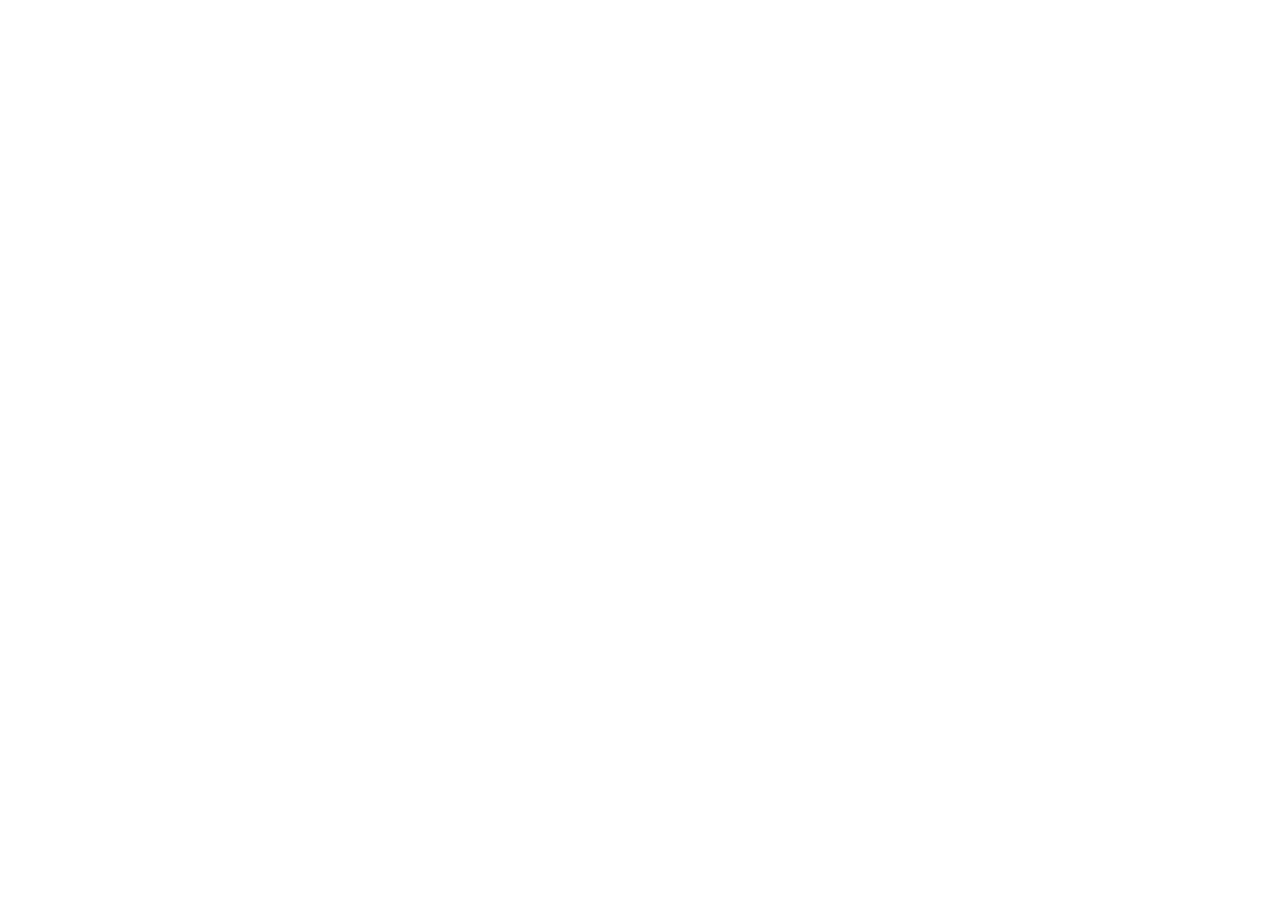
==== index.html @ ff007cd0 "mdwiki change" ====
<!DOCTYPE html>
<html>
<!--
   This is MDwiki v0.6.2
   (C) 2013 by Timo Dörr and contributors. This software is licensed
   under the terms of the GNU GPLv3 with additional terms applied.
   See https://github.com/Dynalon/mdwiki/blob/master/LICENSE.txt for more detail.
   See http://github.com/Dynalon/mdwiki for a copy of the source code.
-->
<head>
    <title>Murillo - Resume</title>
    <meta name="viewport" content="width=device-width, initial-scale=1.0">
    <meta name="fragment" content="!">
    <link rel="shortcut icon" type="image/x-icon" href="favicon.png" />
    <meta charset="UTF-8">
    <style type="text/css">
    /* hide the main content while we assemble everything */
    .md-hidden-load { display: none; }

    .anchor-highlight {
        font-size: 0.7em;
        margin-left: 0.25em;
    }
    /* for pageContentMenu */
    #md-page-menu {
            position: static;
    }
    #md-page-menu a.active {
        /* background-color: rgba(0, 0, 0, 0.01); */
        font-weight: bold;
        padding-left: 6px;

    }
    @media (min-width: 992px) {
        #md-page-menu.affix {
            position: fixed;
        }
    }
    @media (min-width: 768px) {
        .md-float-left .col-sm-8, .md-float-right .col-sm-8 {
            max-width: 66.67%;
        }
        .md-float-left .col-sm-4, .md-float-right .col-sm-4  {
            max-width: 33.33%;
        }
        .md-float-left .col-sm-2, .md-float-right .col-sm-2 {
            max-width: 16.67%;
        }

    }
    @media (max-width: 992px) {
        a.forkmeongithub {
            display: none;
        }
    }
    @media (max-width: 768px) {
        /* don't use floating for smaller screens */
        .md-float-left .col-sm-8, .md-float-left .col-sm-4, .md-float-left .col-sm-2 {
            width: 100%;
            max-width: !important;
            min-width: 100%;
        }
        .md-float-right .col-sm-8, .md-float-right .col-sm-4, .md-float-right .col-sm-2 {
            width: 100%;
            max-width: !important;
            min-width: 100%;
        }
    }

    .md-floatenv .md-text {
        /* md-text is not of md-col-* but needs the spacing */
        margin-left: 15px;
        margin-right: 15px;
    }

    /* float images */
    .md-float-left .col-sm-8, .md-float-left .col-sm-4, .md-float-left .col-sm-2 {
        width: auto;
    }
    .md-float-right .col-sm-8, .md-float-right .col-sm-4, .md-float-right .col-sm-2 {
        float: right !important;
        width: auto;
    }
    #md-all .md-copyright-footer {
        background-color: !important;
        font-size: smaller;
        padding: 1em;
    }
    </style>

<link rel="stylesheet" href="//netdna.bootstrapcdn.com/bootstrap/3.0.0/css/bootstrap.min.css" type="text/css"></link>
<link rel="stylesheet" href="//yandex.st/highlightjs/7.3/styles/github.min.css" type="text/css"></link>
<script type="text/javascript" src="//ajax.googleapis.com/ajax/libs/jquery/1.8.3/jquery.min.js"></script>
<script type="text/javascript" src="//netdna.bootstrapcdn.com/bootstrap/3.0.0/js/bootstrap.min.js"></script>
<script type="text/javascript" src="//yandex.st/highlightjs/7.3/highlight.min.js"></script>
<!-- START extlib/css/colorbox.css -->
<style id="style:extlib/css/colorbox.css">/*
    ColorBox Core Style:
    The following CSS is consistent between example themes and should not be altered.
*/
#colorbox, #cboxOverlay, #cboxWrapper{position:absolute; top:0; left:0; z-index:9999; overflow:hidden;}
#cboxOverlay{position:fixed; width:100%; height:100%;}
#cboxMiddleLeft, #cboxBottomLeft{clear:left;}
#cboxContent{position:relative;}
#cboxLoadedContent{overflow:auto;}
#cboxTitle{margin:0;}
#cboxLoadingOverlay, #cboxLoadingGraphic{position:absolute; top:0; left:0; width:100%; height:100%;}
#cboxPrevious, #cboxNext, #cboxClose, #cboxSlideshow{cursor:pointer;}
.cboxPhoto{float:left; margin:auto; border:0; display:block; max-width:none;}
.cboxIframe{width:100%; height:100%; display:block; border:0;}
#colorbox, #cboxContent, #cboxLoadedContent{box-sizing:content-box;}

/*
    User Style:
    Change the following styles to modify the appearance of ColorBox.  They are
    ordered & tabbed in a way that represents the nesting of the generated HTML.
*/
#cboxOverlay{background:#000;}

#colorbox{}

        #cboxTitle{position:absolute; bottom:-25px; left:0; text-align:center; width:100%; font-weight:bold; color:#7C7C7C;}
        #cboxCurrent{position:absolute; bottom:-25px; left:58px; font-weight:bold; color:#7C7C7C;}

        #cboxPrevious, #cboxNext, #cboxClose, #cboxSlideshow{position:absolute; bottom:-29px; background-repeat: no-repeat; background-position: 0px 0px; width:23px; height:23px; text-indent:-9999px;}
        #cboxPrevious{left:0px; background-position: -51px -25px;}
        #cboxPrevious:hover{background-position:-51px 0px;}
        #cboxNext{left:27px; background-position:-75px -25px;}
        #cboxNext:hover{background-position:-75px 0px;}
        #cboxClose{right:0; background-position:-100px -25px;}
        #cboxClose:hover{background-position:-100px 0px;}

        .cboxSlideshow_on #cboxSlideshow{background-position:-125px 0px; right:27px;}
        .cboxSlideshow_on #cboxSlideshow:hover{background-position:-150px 0px;}
        .cboxSlideshow_off #cboxSlideshow{background-position:-150px -25px; right:27px;}
        .cboxSlideshow_off #cboxSlideshow:hover{background-position:-125px 0px;}

/* begin inline customizing */

    #cboxBottomCenter{height:43px; background-repeat: repeat-x; background-position: bottom left;}
    #cboxTopCenter{height:14px; background-repeat: repeat-x; background-position: top left;}

    #cboxBottomCenter, #cboxTopCenter {background-image:url([data-uri]);}

    #cboxTopLeft, #cboxTopRight, #cboxBottomLeft, #cboxBottomRight, #cboxMiddleLeft,

    #cboxMiddleRight, #cboxContent,#cboxPrevious, #cboxNext, #cboxClose, #cboxSlideshow {
        background-image:url([data-uri]);
    }

    #cboxTopLeft{width:14px; height:14px; background-repeat: no-repeat; background-position: 0 0;}
    #cboxTopRight{width:14px; height:14px; background-repeat: no-repeat; background-position: -36px 0;}
    #cboxBottomLeft{width:14px; height:43px; background-repeat: no-repeat; background-position: 0 -32px;}
    #cboxBottomRight{width:14px; height:43px;  background-repeat: no-repeat; background-position: -36px -32px;}
    #cboxMiddleLeft{width:14px; background-repeat: repeat-y; background-position: -175px 0;}
    #cboxMiddleRight{width:14px; background-repeat: repeat-y; background-position: -211px 0;}
    #cboxContent{background:#fff; overflow:visible;}



        .cboxIframe{background:#fff;}
        #cboxError{padding:50px; border:1px solid #ccc;}
        #cboxLoadedContent{margin-bottom:5px;}
        #cboxLoadingOverlay{background:url([data-uri]);
         background-repeat: no-repeat; background-position: center center;}
        #cboxLoadingGraphic{background: url([data-uri]);
            background-repeat: no-repeat; background-position: center center;}
</style><!-- END extlib/css/colorbox.css -->
<!-- START extlib/js/jquery.colorbox.min.js -->
<script type="text/javascript">(function(a,b,c){function Z(c,d,e){var g=b.createElement(c);return d&&(g.id=f+d),e&&(g.style.cssText=e),a(g)}function $(a){var b=y.length,c=(Q+a)%b;return 0>c?b+c:c}function _(a,b){return Math.round((/%/.test(a)?("x"===b?bb():cb())/100:1)*parseInt(a,10))}function ab(a){return K.photo||/\.(gif|png|jp(e|g|eg)|bmp|ico)((#|\?).*)?$/i.test(a)}function bb(){return c.innerWidth||z.width()}function cb(){return c.innerHeight||z.height()}function db(){var b,c=a.data(P,e);null==c?(K=a.extend({},d),console&&console.log&&console.log("Error: cboxElement missing settings object")):K=a.extend({},c);for(b in K)a.isFunction(K[b])&&"on"!==b.slice(0,2)&&(K[b]=K[b].call(P));K.rel=K.rel||P.rel||a(P).data("rel")||"nofollow",K.href=K.href||a(P).attr("href"),K.title=K.title||P.title,"string"==typeof K.href&&(K.href=a.trim(K.href))}function eb(b,c){a.event.trigger(b),c&&c.call(P)}function fb(){var a,d,e,b=f+"Slideshow_",c="click."+f;K.slideshow&&y[1]?(d=function(){F.text(K.slideshowStop).unbind(c).bind(j,function(){(K.loop||y[Q+1])&&(a=setTimeout(W.next,K.slideshowSpeed))}).bind(i,function(){clearTimeout(a)}).one(c+" "+k,e),r.removeClass(b+"off").addClass(b+"on"),a=setTimeout(W.next,K.slideshowSpeed)},e=function(){clearTimeout(a),F.text(K.slideshowStart).unbind([j,i,k,c].join(" ")).one(c,function(){W.next(),d()}),r.removeClass(b+"on").addClass(b+"off")},K.slideshowAuto?d():e()):r.removeClass(b+"off "+b+"on")}function gb(b){U||(P=b,db(),y=a(P),Q=0,"nofollow"!==K.rel&&(y=a("."+g).filter(function(){var c,b=a.data(this,e);return b&&(c=a(this).data("rel")||b.rel||this.rel),c===K.rel}),Q=y.index(P),-1===Q&&(y=y.add(P),Q=y.length-1)),S||(S=T=!0,r.show(),K.returnFocus&&a(P).blur().one(l,function(){a(this).focus()}),q.css({opacity:+K.opacity,cursor:K.overlayClose?"pointer":"auto"}).show(),K.w=_(K.initialWidth,"x"),K.h=_(K.initialHeight,"y"),W.position(),o&&z.bind("resize."+p+" scroll."+p,function(){q.css({width:bb(),height:cb(),top:z.scrollTop(),left:z.scrollLeft()})}).trigger("resize."+p),eb(h,K.onOpen),J.add(D).hide(),I.html(K.close).show()),W.load(!0))}function hb(){!r&&b.body&&(Y=!1,z=a(c),r=Z(X).attr({id:e,"class":n?f+(o?"IE6":"IE"):""}).hide(),q=Z(X,"Overlay",o?"position:absolute":"").hide(),C=Z(X,"LoadingOverlay").add(Z(X,"LoadingGraphic")),s=Z(X,"Wrapper"),t=Z(X,"Content").append(A=Z(X,"LoadedContent","width:0; height:0; overflow:hidden"),D=Z(X,"Title"),E=Z(X,"Current"),G=Z(X,"Next"),H=Z(X,"Previous"),F=Z(X,"Slideshow").bind(h,fb),I=Z(X,"Close")),s.append(Z(X).append(Z(X,"TopLeft"),u=Z(X,"TopCenter"),Z(X,"TopRight")),Z(X,!1,"clear:left").append(v=Z(X,"MiddleLeft"),t,w=Z(X,"MiddleRight")),Z(X,!1,"clear:left").append(Z(X,"BottomLeft"),x=Z(X,"BottomCenter"),Z(X,"BottomRight"))).find("div div").css({"float":"left"}),B=Z(X,!1,"position:absolute; width:9999px; visibility:hidden; display:none"),J=G.add(H).add(E).add(F),a(b.body).append(q,r.append(s,B)))}function ib(){return r?(Y||(Y=!0,L=u.height()+x.height()+t.outerHeight(!0)-t.height(),M=v.width()+w.width()+t.outerWidth(!0)-t.width(),N=A.outerHeight(!0),O=A.outerWidth(!0),r.css({"padding-bottom":L,"padding-right":M}),G.click(function(){W.next()}),H.click(function(){W.prev()}),I.click(function(){W.close()}),q.click(function(){K.overlayClose&&W.close()}),a(b).bind("keydown."+f,function(a){var b=a.keyCode;S&&K.escKey&&27===b&&(a.preventDefault(),W.close()),S&&K.arrowKey&&y[1]&&(37===b?(a.preventDefault(),H.click()):39===b&&(a.preventDefault(),G.click()))}),a("."+g,b).live("click",function(a){a.which>1||a.shiftKey||a.altKey||a.metaKey||(a.preventDefault(),gb(this))})),!0):!1}var q,r,s,t,u,v,w,x,y,z,A,B,C,D,E,F,G,H,I,J,K,L,M,N,O,P,Q,R,S,T,U,V,W,Y,d={transition:"elastic",speed:300,width:!1,initialWidth:"600",innerWidth:!1,maxWidth:!1,height:!1,initialHeight:"450",innerHeight:!1,maxHeight:!1,scalePhotos:!0,scrolling:!0,inline:!1,html:!1,iframe:!1,fastIframe:!0,photo:!1,href:!1,title:!1,rel:!1,opacity:.9,preloading:!0,current:"image {current} of {total}",previous:"previous",next:"next",close:"close",xhrError:"This content failed to load.",imgError:"This image failed to load.",open:!1,returnFocus:!0,reposition:!0,loop:!0,slideshow:!1,slideshowAuto:!0,slideshowSpeed:2500,slideshowStart:"start slideshow",slideshowStop:"stop slideshow",onOpen:!1,onLoad:!1,onComplete:!1,onCleanup:!1,onClosed:!1,overlayClose:!0,escKey:!0,arrowKey:!0,top:!1,bottom:!1,left:!1,right:!1,fixed:!1,data:void 0},e="colorbox",f="cbox",g=f+"Element",h=f+"_open",i=f+"_load",j=f+"_complete",k=f+"_cleanup",l=f+"_closed",m=f+"_purge",n=!a.support.opacity&&!a.support.style,o=n&&!c.XMLHttpRequest,p=f+"_IE6",X="div";a.colorbox||(a(hb),W=a.fn[e]=a[e]=function(b,c){var f=this;if(b=b||{},hb(),ib()){if(!f[0]){if(f.selector)return f;f=a("<a/>"),b.open=!0}c&&(b.onComplete=c),f.each(function(){a.data(this,e,a.extend({},a.data(this,e)||d,b))}).addClass(g),(a.isFunction(b.open)&&b.open.call(f)||b.open)&&gb(f[0])}return f},W.position=function(a,b){function j(a){u[0].style.width=x[0].style.width=t[0].style.width=a.style.width,t[0].style.height=v[0].style.height=w[0].style.height=a.style.height}var c,h,i,d=0,e=0,g=r.offset();z.unbind("resize."+f),r.css({top:-9e4,left:-9e4}),h=z.scrollTop(),i=z.scrollLeft(),K.fixed&&!o?(g.top-=h,g.left-=i,r.css({position:"fixed"})):(d=h,e=i,r.css({position:"absolute"})),e+=K.right!==!1?Math.max(bb()-K.w-O-M-_(K.right,"x"),0):K.left!==!1?_(K.left,"x"):Math.round(Math.max(bb()-K.w-O-M,0)/2),d+=K.bottom!==!1?Math.max(cb()-K.h-N-L-_(K.bottom,"y"),0):K.top!==!1?_(K.top,"y"):Math.round(Math.max(cb()-K.h-N-L,0)/2),r.css({top:g.top,left:g.left}),a=r.width()===K.w+O&&r.height()===K.h+N?0:a||0,s[0].style.width=s[0].style.height="9999px",c={width:K.w+O,height:K.h+N,top:d,left:e},0===a&&r.css(c),r.dequeue().animate(c,{duration:a,complete:function(){j(this),T=!1,s[0].style.width=K.w+O+M+"px",s[0].style.height=K.h+N+L+"px",K.reposition&&setTimeout(function(){z.bind("resize."+f,W.position)},1),b&&b()},step:function(){j(this)}})},W.resize=function(a){S&&(a=a||{},a.width&&(K.w=_(a.width,"x")-O-M),a.innerWidth&&(K.w=_(a.innerWidth,"x")),A.css({width:K.w}),a.height&&(K.h=_(a.height,"y")-N-L),a.innerHeight&&(K.h=_(a.innerHeight,"y")),a.innerHeight||a.height||(A.css({height:"auto"}),K.h=A.height()),A.css({height:K.h}),W.position("none"===K.transition?0:K.speed))},W.prep=function(b){function g(){return K.w=K.w||A.width(),K.w=K.mw&&K.mw<K.w?K.mw:K.w,K.w}function h(){return K.h=K.h||A.height(),K.h=K.mh&&K.mh<K.h?K.mh:K.h,K.h}if(S){var c,d="none"===K.transition?0:K.speed;A.remove(),A=Z(X,"LoadedContent").append(b),A.hide().appendTo(B.show()).css({width:g(),overflow:K.scrolling?"auto":"hidden"}).css({height:h()}).prependTo(t),B.hide(),a(R).css({"float":"none"}),o&&a("select").not(r.find("select")).filter(function(){return"hidden"!==this.style.visibility}).css({visibility:"hidden"}).one(k,function(){this.style.visibility="inherit"}),c=function(){function s(){n&&r[0].style.removeAttribute("filter")}var b,c,h,l,o,p,q,g=y.length,i="frameBorder",k="allowTransparency";if(S){if(l=function(){clearTimeout(V),C.detach().hide(),eb(j,K.onComplete)},n&&R&&A.fadeIn(100),D.html(K.title).add(A).show(),g>1){if("string"==typeof K.current&&E.html(K.current.replace("{current}",Q+1).replace("{total}",g)).show(),G[K.loop||g-1>Q?"show":"hide"]().html(K.next),H[K.loop||Q?"show":"hide"]().html(K.previous),K.slideshow&&F.show(),K.preloading)for(b=[$(-1),$(1)];c=y[b.pop()];)q=a.data(c,e),q&&q.href?(o=q.href,a.isFunction(o)&&(o=o.call(c))):o=c.href,ab(o)&&(p=new Image,p.src=o)}else J.hide();K.iframe?(h=Z("iframe")[0],i in h&&(h[i]=0),k in h&&(h[k]="true"),h.name=f+ +new Date,K.fastIframe?l():a(h).one("load",l),h.src=K.href,K.scrolling||(h.scrolling="no"),a(h).addClass(f+"Iframe").appendTo(A).one(m,function(){h.src="//about:blank"})):l(),"fade"===K.transition?r.fadeTo(d,1,s):s()}},"fade"===K.transition?r.fadeTo(d,0,function(){W.position(0,c)}):W.position(d,c)}},W.load=function(b){var c,d,e=W.prep;T=!0,R=!1,P=y[Q],b||db(),eb(m),eb(i,K.onLoad),K.h=K.height?_(K.height,"y")-N-L:K.innerHeight&&_(K.innerHeight,"y"),K.w=K.width?_(K.width,"x")-O-M:K.innerWidth&&_(K.innerWidth,"x"),K.mw=K.w,K.mh=K.h,K.maxWidth&&(K.mw=_(K.maxWidth,"x")-O-M,K.mw=K.w&&K.w<K.mw?K.w:K.mw),K.maxHeight&&(K.mh=_(K.maxHeight,"y")-N-L,K.mh=K.h&&K.h<K.mh?K.h:K.mh),c=K.href,V=setTimeout(function(){C.show().appendTo(t)},100),K.inline?(Z(X).hide().insertBefore(a(c)[0]).one(m,function(){a(this).replaceWith(A.children())}),e(a(c))):K.iframe?e(" "):K.html?e(K.html):ab(c)?(a(R=new Image).addClass(f+"Photo").error(function(){K.title=!1,e(Z(X,"Error").html(K.imgError))}).load(function(){var a;R.onload=null,K.scalePhotos&&(d=function(){R.height-=R.height*a,R.width-=R.width*a},K.mw&&R.width>K.mw&&(a=(R.width-K.mw)/R.width,d()),K.mh&&R.height>K.mh&&(a=(R.height-K.mh)/R.height,d())),K.h&&(R.style.marginTop=Math.max(K.h-R.height,0)/2+"px"),y[1]&&(K.loop||y[Q+1])&&(R.style.cursor="pointer",R.onclick=function(){W.next()}),n&&(R.style.msInterpolationMode="bicubic"),setTimeout(function(){e(R)},1)}),setTimeout(function(){R.src=c},1)):c&&B.load(c,K.data,function(b,c){e("error"===c?Z(X,"Error").html(K.xhrError):a(this).contents())})},W.next=function(){!T&&y[1]&&(K.loop||y[Q+1])&&(Q=$(1),W.load())},W.prev=function(){!T&&y[1]&&(K.loop||Q)&&(Q=$(-1),W.load())},W.close=function(){S&&!U&&(U=!0,S=!1,eb(k,K.onCleanup),z.unbind("."+f+" ."+p),q.fadeTo(200,0),r.stop().fadeTo(300,0,function(){r.add(q).css({opacity:1,cursor:"auto"}).hide(),eb(m),A.remove(),setTimeout(function(){U=!1,eb(l,K.onClosed)},1)}))},W.remove=function(){a([]).add(r).add(q).remove(),r=null,a("."+g).removeData(e).removeClass(g).die()},W.element=function(){return a(P)},W.settings=d)})(jQuery,document,this);</script>
<!-- END extlib/js/jquery.colorbox.min.js -->
<!-- START dist/MDwiki.min.js -->
<script type="text/javascript">function googlemapsReady(){googlemapsLoadDone.resolve()}(function(){function a(a){this.tokens=[],this.tokens.links={},this.options=a||h.defaults,this.rules=i.normal,this.options.gfm&&(this.rules=this.options.tables?i.tables:i.gfm)}function b(a,b){if(this.options=b||h.defaults,this.links=a,this.rules=j.normal,!this.links)throw new Error("Tokens array requires a `links` property.");this.options.gfm?this.rules=this.options.breaks?j.breaks:j.gfm:this.options.pedantic&&(this.rules=j.pedantic)}function c(a){this.tokens=[],this.token=null,this.options=a||h.defaults}function d(a,b){return a.replace(b?/&/g:/&(?!#?\w+;)/g,"&amp;").replace(/</g,"&lt;").replace(/>/g,"&gt;").replace(/"/g,"&quot;").replace(/'/g,"&#39;")}function e(a,b){return a=a.source,b=b||"",function c(d,e){return d?(e=e.source||e,e=e.replace(/(^|[^\[])\^/g,"$1"),a=a.replace(d,e),c):new RegExp(a,b)}}function f(){}function g(a){for(var b,c,d=1;d<arguments.length;d++){b=arguments[d];for(c in b)Object.prototype.hasOwnProperty.call(b,c)&&(a[c]=b[c])}return a}function h(b,e,f){if(f||"function"==typeof e){f||(f=e,e=null),e&&(e=g({},h.defaults,e));var i=a.lex(i,e),j=e.highlight,k=0,l=i.length,m=0;if(!j||j.length<3)return f(null,c.parse(i,e));for(var n=function(){delete e.highlight;var a=c.parse(i,e);return e.highlight=j,f(null,a)};l>m;m++)!function(a){return"code"===a.type?(k++,j(a.text,a.lang,function(b,c){return null==c||c===a.text?--k||n():(a.text=c,a.escaped=!0,void(--k||n()))})):void 0}(i[m])}else try{return e&&(e=g({},h.defaults,e)),c.parse(a.lex(b,e),e)}catch(o){if(o.message+="\nPlease report this to https://github.com/chjj/marked.",(e||h.defaults).silent)return"<p>An error occured:</p><pre>"+d(o.message+"",!0)+"</pre>";throw o}}var i={newline:/^\n+/,code:/^( {4}[^\n]+\n*)+/,fences:f,hr:/^( *[-*_]){3,} *(?:\n+|$)/,heading:/^ *(#{1,6}) *([^\n]+?) *#* *(?:\n+|$)/,nptable:f,lheading:/^([^\n]+)\n *(=|-){3,} *\n*/,blockquote:/^( *>[^\n]+(\n[^\n]+)*\n*)+/,list:/^( *)(bull) [\s\S]+?(?:hr|\n{2,}(?! )(?!\1bull )\n*|\s*$)/,html:/^ *(?:comment|closed|closing) *(?:\n{2,}|\s*$)/,def:/^ *\[([^\]]+)\]: *<?([^\s>]+)>?(?: +["(]([^\n]+)[")])? *(?:\n+|$)/,table:f,paragraph:/^((?:[^\n]+\n?(?!hr|heading|lheading|blockquote|tag|def))+)\n*/,text:/^[^\n]+/};i.bullet=/(?:[*+-]|\d+\.)/,i.item=/^( *)(bull) [^\n]*(?:\n(?!\1bull )[^\n]*)*/,i.item=e(i.item,"gm")(/bull/g,i.bullet)(),i.list=e(i.list)(/bull/g,i.bullet)("hr",/\n+(?=(?: *[-*_]){3,} *(?:\n+|$))/)(),i._tag="(?!(?:a|em|strong|small|s|cite|q|dfn|abbr|data|time|code|var|samp|kbd|sub|sup|i|b|u|mark|ruby|rt|rp|bdi|bdo|span|br|wbr|ins|del|img)\\b)\\w+(?!:/|@)\\b",i.html=e(i.html)("comment",/<!--[\s\S]*?-->/)("closed",/<(tag)[\s\S]+?<\/\1>/)("closing",/<tag(?:"[^"]*"|'[^']*'|[^'">])*?>/)(/tag/g,i._tag)(),i.paragraph=e(i.paragraph)("hr",i.hr)("heading",i.heading)("lheading",i.lheading)("blockquote",i.blockquote)("tag","<"+i._tag)("def",i.def)(),i.normal=g({},i),i.gfm=g({},i.normal,{fences:/^ *(`{3,}|~{3,}) *(\S+)? *\n([\s\S]+?)\s*\1 *(?:\n+|$)/,paragraph:/^/}),i.gfm.paragraph=e(i.paragraph)("(?!","(?!"+i.gfm.fences.source.replace("\\1","\\2")+"|")(),i.tables=g({},i.gfm,{nptable:/^ *(\S.*\|.*)\n *([-:]+ *\|[-| :]*)\n((?:.*\|.*(?:\n|$))*)\n*/,table:/^ *\|(.+)\n *\|( *[-:]+[-| :]*)\n((?: *\|.*(?:\n|$))*)\n*/}),a.rules=i,a.lex=function(b,c){var d=new a(c);return d.lex(b)},a.prototype.lex=function(a){return a=a.replace(/\r\n|\r/g,"\n").replace(/\t/g,"    ").replace(/\u00a0/g," ").replace(/\u2424/g,"\n"),this.token(a,!0)},a.prototype.token=function(a,b){for(var c,d,e,f,g,h,j,k,l,a=a.replace(/^ +$/gm,"");a;)if((e=this.rules.newline.exec(a))&&(a=a.substring(e[0].length),e[0].length>1&&this.tokens.push({type:"space"})),e=this.rules.code.exec(a))a=a.substring(e[0].length),e=e[0].replace(/^ {4}/gm,""),this.tokens.push({type:"code",text:this.options.pedantic?e:e.replace(/\n+$/,"")});else if(e=this.rules.fences.exec(a))a=a.substring(e[0].length),this.tokens.push({type:"code",lang:e[2],text:e[3]});else if(e=this.rules.heading.exec(a))a=a.substring(e[0].length),this.tokens.push({type:"heading",depth:e[1].length,text:e[2]});else if(b&&(e=this.rules.nptable.exec(a))){for(a=a.substring(e[0].length),h={type:"table",header:e[1].replace(/^ *| *\| *$/g,"").split(/ *\| */),align:e[2].replace(/^ *|\| *$/g,"").split(/ *\| */),cells:e[3].replace(/\n$/,"").split("\n")},k=0;k<h.align.length;k++)h.align[k]=/^ *-+: *$/.test(h.align[k])?"right":/^ *:-+: *$/.test(h.align[k])?"center":/^ *:-+ *$/.test(h.align[k])?"left":null;for(k=0;k<h.cells.length;k++)h.cells[k]=h.cells[k].split(/ *\| */);this.tokens.push(h)}else if(e=this.rules.lheading.exec(a))a=a.substring(e[0].length),this.tokens.push({type:"heading",depth:"="===e[2]?1:2,text:e[1]});else if(e=this.rules.hr.exec(a))a=a.substring(e[0].length),this.tokens.push({type:"hr"});else if(e=this.rules.blockquote.exec(a))a=a.substring(e[0].length),this.tokens.push({type:"blockquote_start"}),e=e[0].replace(/^ *> ?/gm,""),this.token(e,b),this.tokens.push({type:"blockquote_end"});else if(e=this.rules.list.exec(a)){for(a=a.substring(e[0].length),f=e[2],this.tokens.push({type:"list_start",ordered:f.length>1}),e=e[0].match(this.rules.item),c=!1,l=e.length,k=0;l>k;k++)h=e[k],j=h.length,h=h.replace(/^ *([*+-]|\d+\.) +/,""),~h.indexOf("\n ")&&(j-=h.length,h=this.options.pedantic?h.replace(/^ {1,4}/gm,""):h.replace(new RegExp("^ {1,"+j+"}","gm"),"")),this.options.smartLists&&k!==l-1&&(g=i.bullet.exec(e[k+1])[0],f===g||f.length>1&&g.length>1||(a=e.slice(k+1).join("\n")+a,k=l-1)),d=c||/\n\n(?!\s*$)/.test(h),k!==l-1&&(c="\n"===h[h.length-1],d||(d=c)),this.tokens.push({type:d?"loose_item_start":"list_item_start"}),this.token(h,!1),this.tokens.push({type:"list_item_end"});this.tokens.push({type:"list_end"})}else if(e=this.rules.html.exec(a))a=a.substring(e[0].length),this.tokens.push({type:this.options.sanitize?"paragraph":"html",pre:"pre"===e[1]||"script"===e[1],text:e[0]});else if(b&&(e=this.rules.def.exec(a)))a=a.substring(e[0].length),this.tokens.links[e[1].toLowerCase()]={href:e[2],title:e[3]};else if(b&&(e=this.rules.table.exec(a))){for(a=a.substring(e[0].length),h={type:"table",header:e[1].replace(/^ *| *\| *$/g,"").split(/ *\| */),align:e[2].replace(/^ *|\| *$/g,"").split(/ *\| */),cells:e[3].replace(/(?: *\| *)?\n$/,"").split("\n")},k=0;k<h.align.length;k++)h.align[k]=/^ *-+: *$/.test(h.align[k])?"right":/^ *:-+: *$/.test(h.align[k])?"center":/^ *:-+ *$/.test(h.align[k])?"left":null;for(k=0;k<h.cells.length;k++)h.cells[k]=h.cells[k].replace(/^ *\| *| *\| *$/g,"").split(/ *\| */);this.tokens.push(h)}else if(b&&(e=this.rules.paragraph.exec(a)))a=a.substring(e[0].length),this.tokens.push({type:"paragraph",text:"\n"===e[1][e[1].length-1]?e[1].slice(0,-1):e[1]});else if(e=this.rules.text.exec(a))a=a.substring(e[0].length),this.tokens.push({type:"text",text:e[0]});else if(a)throw new Error("Infinite loop on byte: "+a.charCodeAt(0));return this.tokens};var j={escape:/^\\([\\`*{}\[\]()#+\-.!_>])/,autolink:/^<([^ >]+(@|:\/)[^ >]+)>/,url:f,tag:/^<!--[\s\S]*?-->|^<\/?\w+(?:"[^"]*"|'[^']*'|[^'">])*?>/,link:/^!?\[(inside)\]\(href\)/,reflink:/^!?\[(inside)\]\s*\[([^\]]*)\]/,nolink:/^!?\[((?:\[[^\]]*\]|[^\[\]])*)\]/,strong:/^__([\s\S]+?)__(?!_)|^\*\*([\s\S]+?)\*\*(?!\*)/,em:/^\b_((?:__|[\s\S])+?)_\b|^\*((?:\*\*|[\s\S])+?)\*(?!\*)/,code:/^(`+)\s*([\s\S]*?[^`])\s*\1(?!`)/,br:/^ {2,}\n(?!\s*$)/,del:f,text:/^[\s\S]+?(?=[\\<!\[_*`]| {2,}\n|$)/};j._inside=/(?:\[[^\]]*\]|[^\]]|\](?=[^\[]*\]))*/,j._href=/\s*<?(.*?)>?(?:\s+['"]([\s\S]*?)['"])?\s*/,j.link=e(j.link)("inside",j._inside)("href",j._href)(),j.reflink=e(j.reflink)("inside",j._inside)(),j.normal=g({},j),j.pedantic=g({},j.normal,{strong:/^__(?=\S)([\s\S]*?\S)__(?!_)|^\*\*(?=\S)([\s\S]*?\S)\*\*(?!\*)/,em:/^_(?=\S)([\s\S]*?\S)_(?!_)|^\*(?=\S)([\s\S]*?\S)\*(?!\*)/}),j.gfm=g({},j.normal,{escape:e(j.escape)("])","~|])")(),url:/^(https?:\/\/[^\s<]+[^<.,:;"')\]\s])/,del:/^~~(?=\S)([\s\S]*?\S)~~/,text:e(j.text)("]|","~]|")("|","|https?://|")()}),j.breaks=g({},j.gfm,{br:e(j.br)("{2,}","*")(),text:e(j.gfm.text)("{2,}","*")()}),b.rules=j,b.output=function(a,c,d){var e=new b(c,d);return e.output(a)},b.prototype.output=function(a){for(var b,c,e,f,g="";a;)if(f=this.rules.escape.exec(a))a=a.substring(f[0].length),g+=f[1];else if(f=this.rules.autolink.exec(a))a=a.substring(f[0].length),"@"===f[2]?(c=this.mangle(":"===f[1][6]?f[1].substring(7):f[1]),e=this.mangle("mailto:")+c):(c=d(f[1]),e=c),g+='<a href="'+e+'">'+c+"</a>";else if(f=this.rules.url.exec(a))a=a.substring(f[0].length),c=d(f[1]),e=c,g+='<a href="'+e+'">'+c+"</a>";else if(f=this.rules.tag.exec(a))a=a.substring(f[0].length),g+=this.options.sanitize?d(f[0]):f[0];else if(f=this.rules.link.exec(a))a=a.substring(f[0].length),g+=this.outputLink(f,{href:f[2],title:f[3]});else if((f=this.rules.reflink.exec(a))||(f=this.rules.nolink.exec(a))){if(a=a.substring(f[0].length),b=(f[2]||f[1]).replace(/\s+/g," "),b=this.links[b.toLowerCase()],!b||!b.href){g+=f[0][0],a=f[0].substring(1)+a;continue}g+=this.outputLink(f,b)}else if(f=this.rules.strong.exec(a))a=a.substring(f[0].length),g+="<strong>"+this.output(f[2]||f[1])+"</strong>";else if(f=this.rules.em.exec(a))a=a.substring(f[0].length),g+="<em>"+this.output(f[2]||f[1])+"</em>";else if(f=this.rules.code.exec(a))a=a.substring(f[0].length),g+="<code>"+d(f[2],!0)+"</code>";else if(f=this.rules.br.exec(a))a=a.substring(f[0].length),g+="<br>";else if(f=this.rules.del.exec(a))a=a.substring(f[0].length),g+="<del>"+this.output(f[1])+"</del>";else if(f=this.rules.text.exec(a))a=a.substring(f[0].length),g+=d(f[0]);else if(a)throw new Error("Infinite loop on byte: "+a.charCodeAt(0));return g},b.prototype.outputLink=function(a,b){return"!"!==a[0][0]?'<a href="'+d(b.href)+'"'+(b.title?' title="'+d(b.title)+'"':"")+">"+this.output(a[1])+"</a>":'<img src="'+d(b.href)+'" alt="'+d(a[1])+'"'+(b.title?' title="'+d(b.title)+'"':"")+">"},b.prototype.smartypants=function(a){return this.options.smartypants?a.replace(/--/g,"—").replace(/'([^']*)'/g,"‘$1’").replace(/"([^"]*)"/g,"“$1”").replace(/\.{3}/g,"…"):a},b.prototype.mangle=function(a){for(var b,c="",d=a.length,e=0;d>e;e++)b=a.charCodeAt(e),Math.random()>.5&&(b="x"+b.toString(16)),c+="&#"+b+";";return c},c.parse=function(a,b){var d=new c(b);return d.parse(a)},c.prototype.parse=function(a){this.inline=new b(a.links,this.options),this.tokens=a.reverse();for(var c="";this.next();)c+=this.tok();return c},c.prototype.next=function(){return this.token=this.tokens.pop()},c.prototype.peek=function(){return this.tokens[this.tokens.length-1]||0},c.prototype.parseText=function(){for(var a=this.token.text;"text"===this.peek().type;)a+="\n"+this.next().text;return this.inline.output(a)},c.prototype.tok=function(){switch(this.token.type){case"space":return"";case"hr":return"<hr>\n";case"heading":return"<h"+this.token.depth+">"+this.inline.output(this.token.text)+"</h"+this.token.depth+">\n";case"code":if(this.options.highlight){var a=this.options.highlight(this.token.text,this.token.lang);null!=a&&a!==this.token.text&&(this.token.escaped=!0,this.token.text=a)}return this.token.escaped||(this.token.text=d(this.token.text,!0)),"<pre><code"+(this.token.lang?' class="'+this.options.langPrefix+this.token.lang+'"':"")+">"+this.token.text+"</code></pre>\n";case"table":var b,c,e,f,g,h="";for(h+="<thead>\n<tr>\n",c=0;c<this.token.header.length;c++)b=this.inline.output(this.token.header[c]),h+=this.token.align[c]?'<th align="'+this.token.align[c]+'">'+b+"</th>\n":"<th>"+b+"</th>\n";for(h+="</tr>\n</thead>\n",h+="<tbody>\n",c=0;c<this.token.cells.length;c++){for(e=this.token.cells[c],h+="<tr>\n",g=0;g<e.length;g++)f=this.inline.output(e[g]),h+=this.token.align[g]?'<td align="'+this.token.align[g]+'">'+f+"</td>\n":"<td>"+f+"</td>\n";h+="</tr>\n"}return h+="</tbody>\n","<table>\n"+h+"</table>\n";case"blockquote_start":for(var h="";"blockquote_end"!==this.next().type;)h+=this.tok();return"<blockquote>\n"+h+"</blockquote>\n";case"list_start":for(var i=this.token.ordered?"ol":"ul",h="";"list_end"!==this.next().type;)h+=this.tok();return"<"+i+">\n"+h+"</"+i+">\n";case"list_item_start":for(var h="";"list_item_end"!==this.next().type;)h+="text"===this.token.type?this.parseText():this.tok();return"<li>"+h+"</li>\n";case"loose_item_start":for(var h="";"list_item_end"!==this.next().type;)h+=this.tok();return"<li>"+h+"</li>\n";case"html":return this.token.pre||this.options.pedantic?this.token.text:this.inline.output(this.token.text);case"paragraph":return"<p>"+this.inline.output(this.token.text)+"</p>\n";case"text":return"<p>"+this.parseText()+"</p>\n"}},f.exec=f,h.options=h.setOptions=function(a){return g(h.defaults,a),h},h.defaults={gfm:!0,tables:!0,breaks:!1,pedantic:!1,sanitize:!1,smartLists:!1,silent:!1,highlight:null,langPrefix:"lang-"},h.Parser=c,h.parser=c.parse,h.Lexer=a,h.lexer=a.lex,h.InlineLexer=b,h.inlineLexer=b.output,h.parse=h,"object"==typeof exports?module.exports=h:"function"==typeof define&&define.amd?define(function(){return h}):this.marked=h}).call(function(){return this||("undefined"!=typeof window?window:global)}()),function(a){"use strict";a("html").addClass("md-hidden-load"),a.md=function(b){return a.md.publicMethods[b]?a.md.publicMethods[b].apply(this,Array.prototype.slice.call(arguments,1)):void a.error("Method "+b+" does not exist on jquery.md")},a.md.config={title:null,useSideMenu:!0,lineBreaks:"gfm",additionalFooterText:"",anchorCharacter:"&para;",tocAnchor:"[ &uarr; ]"},a.md.gimmicks=[],a.md.stages=[],a.md.mainHref="",a.md.inPageAnchor="",a.md.loglevel={TRACE:10,DEBUG:20,INFO:30,WARN:40,ERROR:50,FATAL:60},a.md.logThreshold=a.md.loglevel.WARN}(jQuery),function(a){"use strict";a.md.getLogger=function(){var b=a.md.loglevel,c=function(c){var d=b[c];return function(b){a.md.logThreshold<=d&&console.log("["+c+"] "+b)}},d={};return d.trace=c("TRACE"),d.debug=c("DEBUG"),d.info=c("INFO"),d.warn=c("WARN"),d.error=c("ERROR"),d.fatal=c("FATAL"),d}}(jQuery),function(a){"use strict";var b=a.md.getLogger();a.Stage=function(c){var d=a.extend(a.Deferred(),{});return d.name=c,d.events=[],d.started=!1,d.reset=function(){d.complete=a.Deferred(),d.outstanding=[]},d.reset(),d.subscribe=function(b){d.started&&a.error("Subscribing to stage which already started!"),d.events.push(b)},d.unsubscribe=function(a){d.events.remove(a)},d.executeSubscribedFn=function(e){var f=a.Deferred();d.outstanding.push(f),a.md.util.wait(2500).done(function(){"resolved"!==f.state()&&(b.fatal("Timeout reached for done callback in stage: "+d.name+". Did you forget a done() call in a .subscribe() ?"),b.fatal("stage "+c+" failed running subscribed function: "+e))});var g=function(){f.resolve()};e(g)},d.run=function(){d.started=!0,a(d.events).each(function(a,b){d.executeSubscribedFn(b)}),0===d.outstanding.length&&d.resolve(),a.when.apply(a,d.outstanding).done(function(){d.resolve()}).fail(function(){d.resolve()})},d.done(function(){b.debug("stage "+d.name+" completed successfully.")}),d.fail(function(){b.debug("stage "+d.name+" completed with errors!")}),d}}(jQuery),function(a){"use strict";function b(){a.md.stages=[a.Stage("init"),a.Stage("load"),a.Stage("transform"),a.Stage("ready"),a.Stage("skel_ready"),a.Stage("bootstrap"),a.Stage("pregimmick"),a.Stage("gimmick"),a.Stage("postgimmick"),a.Stage("all_ready"),a.Stage("final_tests")],a.md.stage=function(b){var c=a.grep(a.md.stages,function(a){return a.name===b});return 0!==c.length?c[0]:void a.error("A stage by name "+b+"  does not exist")}}function c(){var b=a.md.stages;a.md.stages=[],a(b).each(function(b,c){a.md.stages.push(a.Stage(c.name))})}function d(b){var c={gfm:!0,tables:!0,breaks:!0};"original"===a.md.config.lineBreaks?c.breaks=!1:"gfm"===a.md.config.lineBreaks&&(c.breaks=!0),marked.setOptions(c);var d=marked(b);return d}function e(){var b="";a.md.stage("init").subscribe(function(c){var d={url:a.md.mainHref,dataType:"text"};a.ajax(d).done(function(a){b=a,c()}).fail(function(){var b=a.md.getLogger();b.fatal("Could not get "+a.md.mainHref),c()})}),a.md.stage("transform").subscribe(function(b){var c=a.md.mainHref.lastIndexOf("/"),d=a.md.mainHref.substring(0,c+1);a.md.baseUrl=d,b()}),a.md.stage("transform").subscribe(function(c){var e=d(b);a("#md-content").html(e),b="";var g=a.Deferred();f(g),g.always(function(){c()})})}function f(b){function c(){return a("a").filter(function(){var b=a(this).attr("href"),c=a(this).toptext(),d=a.md.util.hasMarkdownFileExtension(b),e="include"===c,f=c.startsWith("preview:");return(e||f)&&d})}function e(b,c){function d(a){return 3===a.nodeType}var e=0,f=[];return b.each(function(a,b){c>e&&(f.push(b),d(b)||e++)}),a(f)}var f=c(),g=a.md.util.countDownLatch(f.length);g.always(function(){b.resolve()}),f.each(function(b,c){var f=a(c),h=f.attr("href"),i=f.toptext();a.ajax({url:h,dataType:"text"}).done(function(b){var c=a(d(b));if(i.startsWith("preview:")){var g=parseInt(i.substring(8),10)||3,j=e(c,g);j.last().append('<a href="'+h+'"> ...read more &#10140;</a>'),j.insertBefore(f.parent("p").eq(0)),f.remove()}else c.insertAfter(f.parents("p")),f.remove()}).always(function(){g.countDown()})})}function g(a){return a?a.lastIndexOf("data:")>=0?!0:a.startsWith("mailto:")?!0:a.startsWith("file:")?!0:a.startsWith("ftp:")?!0:void 0:!1}function h(b,c){var d=a(b);void 0===c&&(c=""),d.find("a").not("#md-menu a").filter(function(){var b=a(this),c=b.attr("href");c&&0!==c.length||b.removeAttr("href")}),d.find("a, img").each(function(b,d){function e(b){return a.md.util.hasMarkdownFileExtension(b)?"#!"+b:b}var f=a(d),h=!1,i="href";f.attr(i)||(h=!0,i="src");var j=f.attr(i);if(!(j&&j.lastIndexOf("#!")>=0||g(j)||(h||!j.startsWith("#")||j.startsWith("#!")||f.click(function(b){b.preventDefault(),a.md.scrollToInPageAnchor(j)}),!a.md.util.isRelativeUrl(j)||h&&!a.md.util.isRelativePath(j)||!h&&a.md.util.isGimmickLink(f)))){var k=c+j;h?f.attr(i,k):a.md.util.isRelativePath(j)?f.attr(i,e(k)):f.attr(i,e(j))}})}function i(){a.md.stage("init").subscribe(function(b){a.md.NavigationDfd.done(function(){b()}).fail(function(){b()})}),a.md.stage("transform").subscribe(function(b){if(""===r){var c=a.md.getLogger();return c.info("no navgiation.md found, not using a navbar"),void b()}var d=marked(r),e=a("<div>"+d+"</div>");e.each(function(b,c){"SCRIPT"===c.tagName&&a("script").first().before(c)});var f=e.eq(0);f.find("p").each(function(b,c){var d=a(c);d.replaceWith(d.html())}),a("#md-menu").append(f.html()),b()}),a.md.stage("bootstrap").subscribe(function(b){h(a("#md-menu")),b()}),a.md.stage("postgimmick").subscribe(function(b){var c=a("#md-menu a").length,d=a("#md-menu .navbar-brand").eq(0).toptext().trim().length>0;!d&&1>=c&&a("#md-menu").hide(),b()})}function j(){a.md.stage("init").subscribe(function(b){a.md.ConfigDfd.done(function(){b()}).fail(function(){var c=a.md.getLogger();c.info("No config.json found, using default settings"),b()})})}function k(){a.md.stage("init").subscribe(function(b){a("#md-all").empty();var c='<div id="md-body"><div id="md-title"></div><div id="md-menu"></div><div id="md-content"></div></div>';a("#md-all").prepend(a(c)),b()})}function l(b){a.md.mainHref=b,e(),k(),a.md.stage("ready").subscribe(function(b){a.md.initializeGimmicks(),a.md.registerLinkGimmicks(),b()}),a.each(a.md.gimmicks,function(b,c){void 0!==c.load&&a.md.stage("load").subscribe(function(a){c.load(),a()})}),a.md.stage("ready").subscribe(function(b){a.md("createBasicSkeleton"),b()}),a.md.stage("bootstrap").subscribe(function(b){a.mdbootstrap("bootstrapify"),h(a("#md-content"),a.md.baseUrl),b()}),m()}function m(){a.md.stage("init").done(function(){a.md.stage("load").run()}),a.md.stage("load").done(function(){a.md.stage("transform").run()}),a.md.stage("transform").done(function(){a.md.stage("ready").run()}),a.md.stage("ready").done(function(){a.md.stage("skel_ready").run()}),a.md.stage("skel_ready").done(function(){a.md.stage("bootstrap").run()}),a.md.stage("bootstrap").done(function(){a.md.stage("pregimmick").run()}),a.md.stage("pregimmick").done(function(){a.md.stage("gimmick").run()}),a.md.stage("gimmick").done(function(){a.md.stage("postgimmick").run()}),a.md.stage("postgimmick").done(function(){a.md.stage("all_ready").run()}),a.md.stage("all_ready").done(function(){a("html").removeClass("md-hidden-load"),"function"==typeof window.callPhantom&&window.callPhantom({}),a.md.stage("final_tests").run()}),a.md.stage("final_tests").done(function(){c(),a("body").append('<span id="start-tests"></span>'),a("#start-tests").hide()}),a.md.stage("init").run()}function n(){var b;b=window.location.hash.substring(window.location.hash.startsWith("#!")?2:1),b=decodeURIComponent(b);var c=b.indexOf("#");-1!==c?(a.md.inPageAnchor=b.substring(c+1),a.md.mainHref=b.substring(0,c)):a.md.mainHref=b}function o(){var a="",b=window.location.hash||"";""===b||"#"===b||"#!"===b?a="#!index.md":b.startsWith("#!")&&b.endsWith("/")&&(a=b+"index.md"),a&&(window.location.hash=a)}var p=a.md.getLogger();b();var q={};a.md.publicMethods=a.extend({},a.md.publicMethods,q);var r="";a.md.NavigationDfd=a.Deferred();var s={url:"navigation.md",dataType:"text"};a.ajax(s).done(function(b){r=b,a.md.NavigationDfd.resolve()}).fail(function(){a.md.NavigationDfd.reject()}),a.md.ConfigDfd=a.Deferred(),a.ajax({url:"config.json",dataType:"text"}).done(function(b){try{var c=JSON.parse(b);a.md.config=a.extend(a.md.config,c),p.info("Found a valid config.json file, using configuration")}catch(d){p.error("config.json was not JSON parsable: "+d)}a.md.ConfigDfd.resolve()}).fail(function(b,c){p.error("unable to retrieve config.json: "+c),a.md.ConfigDfd.reject()}),a(document).ready(function(){j(),i(),n(),o(),a(window).bind("hashchange",function(){window.location.reload(!1)}),l(a.md.mainHref)})}(jQuery),function(a){var b={isRelativeUrl:function(a){return void 0===a?!1:-1===a.indexOf("://")?!0:!1},isRelativePath:function(a){return void 0===a?!1:a.startsWith("/")?!1:!0},isGimmickLink:function(a){return-1!==a.toptext().indexOf("gimmick:")?!0:!1},hasMarkdownFileExtension:function(b){var c=[".md",".markdown",".mdown"],d=!1,e=b.toLowerCase().split("#")[0];return a(c).each(function(a,b){e.toLowerCase().endsWith(b)&&(d=!0)}),d},wait:function(b){return a.Deferred(function(a){setTimeout(a.resolve,b)})}};a.md.util=a.extend({},a.md.util,b),"function"!=typeof String.prototype.startsWith&&(String.prototype.startsWith=function(a){return this.slice(0,a.length)===a}),"function"!=typeof String.prototype.endsWith&&(String.prototype.endsWith=function(a){return this.slice(this.length-a.length,this.length)===a}),a.fn.extend({toptext:function(){return this.clone().children().remove().end().text()}}),a.expr[":"].icontains=a.expr.createPseudo(function(b){return function(c){return a(c).toptext().toUpperCase().indexOf(b.toUpperCase())>=0}}),a.md.util.getInpageAnchorText=function(a){var b=a.replace(/ /g,"_");return b},a.md.util.getInpageAnchorHref=function(b,c){c=c||a.md.mainHref;var d=a.md.util.getInpageAnchorText(b);return"#!"+c+"#"+d},a.md.util.repeatUntil=function(b,c,d){function e(b,c,d){return 0===d?void f.reject():c()?void f.resolve():void a.md.util.wait(b).always(function(){e(b,c,d-1)})}d=d||10;var f=a.Deferred();return e(b,c,d),f},a.md.util.countDownLatch=function(b,c){c=c||0;var d=a.Deferred();return c>=b&&d.resolve(),d.capacity=b,d.countDown=function(){d.capacity--,d.capacity<=c&&d.resolve()},d}}(jQuery),function($){"use strict";function ScriptInfo(a){this.module=void 0,this.options={},this.src="",$.extend(this,a)}function LinkTrigger(a){this.trigger=void 0,this.module=void 0,this.callback=void 0,$.extend(this,a)}function insertInlineScript(a){var b=document.createElement("script");b.type="text/javascript",b.text=a,document.body.appendChild(b)}function checkLicense(a,b){if(-1===$.inArray(a,licenses)){var c=JSON.stringify(licenses);log.warn("license "+a+" is not known."),log.warn("Known licenses:"+c)}else"OTHER"===a&&log.warn("WARNING: Module "+b.name+" uses a script with unknown license. This may be a GPL license violation if this website is publically available!")}function loadScript(a){var b=a.module,c=a.src,d=a.options,e=d.license||"OTHER",f=d.loadstage||"skel_ready",g=d.finishstage||"pregimmick",h=d.callback,i=$.Deferred();checkLicense(e,b),log.debug("subscribing "+b.name+" to start: "+f+" end in: "+g),$.md.stage(f).subscribe(function(a){c.startsWith("//")||c.startsWith("http")?$.getScript(c,function(){void 0!==h?h(a):(log.debug("module"+b.name+" script load done: "+c),a()),i.resolve()}):(insertInlineScript(c),log.debug("module"+b.name+" script inject done"),i.resolve(),a())}),$.md.stage(g).subscribe(function(a){i.done(function(){a()})})}function findActiveLinkTrigger(){var a=$("a:icontains(gimmick:)");a.each(function(a,b){var c=getGimmickLinkParts($(b));-1===activeLinkTriggers.indexOf(c.trigger)&&activeLinkTriggers.push(c.trigger)}),log.debug("Scanning for required gimmick links: "+JSON.stringify(activeLinkTriggers))}function loadRequiredScripts(){$.each(activeLinkTriggers,function(a,b){var c=findModuleByTrigger(b);if(void 0===c)return void log.error('Gimmick link: "'+b+'" found but no suitable gimmick loaded');var d=registeredScripts.filter(function(a){return a.module.name===c.name})[0];void 0!==d&&loadScript(d)})}function findModuleByTrigger(a){var b;return $.each(linkTriggers,function(c,d){d.trigger===a&&(b=d.module)}),b}function getGimmickLinkParts($link){var link_text=$.trim($link.toptext());if(null===link_text.match(/gimmick:/i))return null;var href=$.trim($link.attr("href")),r=new RegExp(/gimmick:\s*([^(\s]*)\s*(\(\s*{?(.*)\s*}?\s*\))*/i),matches=r.exec(link_text);if(null===matches||void 0===matches[1])return $.error("Error matching a gimmick: "+link_text),null;var trigger=matches[1].toLowerCase(),args=null;if(void 0!==matches[2]){var params=$.trim(matches[3].toString());"}"===params.charAt(params.length-1)&&(params=params.substring(0,params.length-1)),params="({"+params+"})",params=params.replace(/'/g,'"');try{args=eval(params)}catch(err){log.error("error parsing argument of gimmick: "+link_text+"giving error: "+err)}}return{trigger:trigger,options:args,href:href}}function runGimmicksOnce(){$.each($.md.gimmicks,function(a,b){void 0!==b.once&&b.once()})}function subscribeLinkTrigger(a,b,c){log.debug("Subscribing gimmick "+c.module.name+" to stage: "+c.stage),$.md.stage(c.stage).subscribe(function(d){b.options=b.options||{},jQuery.contains(document.documentElement,a[0])||(log.error("LINK IS NOT IN THE DOM ANYMORE: "),console.log(a)),log.debug("Running gimmick "+c.module.name),c.callback(a,b.options,b.href,d),d()})}$.md.registerGimmick=function(a){$.md.gimmicks.push(a)},$.md.registerScript=function(a,b,c){var d=new ScriptInfo({module:a,src:b,options:c});registeredScripts.push(d)},$.md.registerCss=function(a,b,c){var d=c.license,e=c.stage||"skel_ready",f=c.callback;checkLicense(d,a);var g='<link rel="stylesheet" href="'+b+'" type="text/css"></link>';$.md.stage(e).subscribe(function(a){$("head").append(g),void 0!==f?f(a):a()})},$.md.prepareLink=function(a,b){b=b||{};var c=window.location.protocol;return b.forceSSL?"https://"+a:b.forceHTTP?"http://"+a:"file:"===c?"http://"+a:"//"+a},$.md.linkGimmick=function(a,b,c,d){void 0===d&&(d="gimmick");var e=new LinkTrigger({trigger:b,module:a,stage:d,callback:c});linkTriggers.push(e)},$.md.triggerIsActive=function(a){return-1===activeLinkTriggers.indexOf(a)?!1:!0};var initialized=!1;$.md.initializeGimmicks=function(){findActiveLinkTrigger(),runGimmicksOnce(),loadRequiredScripts()};var log=$.md.getLogger(),activeLinkTriggers=[],registeredScripts=[],linkTriggers=[],licenses=["MIT","BSD","GPL","GPL2","GPL3","LGPL","LGPL2","APACHE2","PUBLICDOMAIN","EXCEPTION","OTHER"];$.md.registerLinkGimmicks=function(){var a=$("a:icontains(gimmick:)");a.each(function(a,b){var c=$(b),d=getGimmickLinkParts(c);$.each(linkTriggers,function(a,b){d.trigger===b.trigger&&subscribeLinkTrigger(c,d,b)})})}}(jQuery),function(a){function b(){var b;if(a.md.config.title&&a("title").text(a.md.config.title),b=a("#md-content h1").eq(0),a.trim(b.toptext()).length>0){a("#md-title").prepend(b);{b.toptext()}}else a("#md-title").remove()}function c(){a("#md-content p").each(function(){var b=a(this);if(0!==a.trim(b.text()).length){var c=b.contents().filter(function(){var b=a(this);return"A"===this.tagName&&b.find("img").length>0?!0:"IMG"===this.tagName?!0:!1}),d=e(b);b.wrapInner('<div class="md-text" />'),0!==c.length&&(c.prependTo(b),b.addClass("md-floatenv").addClass(d))}})}function d(){a(".md-floatenv").find(".md-text").each(function(){var b=a(this).find("*").eq(0);b.is("br")&&b.remove()}),a(".md-image-group").find("br").remove()}function e(b){var c=a(b),d="",e=c.contents().filter(function(){return"IMG"===this.tagName||"IFRAME"===this.tagName?!0:"A"===this.tagName?a(this).find("img").length>0:a.trim(a(this).text()).length>0}),f=e[0];return void 0!==f&&null!==f&&(d="IMG"===f.tagName||"IFRAME"===f.tagName?"md-float-left":"A"===f.tagName&&a(f).find("img").length>0?"md-float-left":"md-float-right"),d}function f(){var b=a("p img").parents("p");b.addClass("md-image-group")}function g(){function b(){return c=a("img").filter(function(){var b=a(this).parents("a").eq(0);if(0===b.length)return!0;var c=b.attr("href");return c&&0===c.length})}var c=b();return c.each(function(){var b=a(this),c=b.attr("src"),d=b.attr("title");void 0===d&&(d=""),b.wrap('<a class="md-image-selfref" href="'+c+'" title="'+d+'"/> ')})}function h(){function b(b,c){var d=a.md.config.anchorCharacter,e=a('<span class="anchor-highlight"><a>'+d+"</a></span>");e.find("a").attr("href",c),e.hide();var f=!1;b.mouseenter(function(){f=!0,a.md.util.wait(300).then(function(){f&&e.fadeIn(200)})}),b.mouseleave(function(){f=!1,e.fadeOut(200)}),e.appendTo(b)}function c(b){if(a.md.config.useSideMenu!==!1&&"H2"===b.prop("tagName")){var c=a.md.config.tocAnchor;if(""!==c){var d=a('<a class="visible-xs visible-sm jumplink" href="#md-page-menu">'+c+"</a>");d.click(function(b){b.preventDefault(),a("body").scrollTop(a("#md-page-menu").position().top)}),0===b.parents("#md-menu").length&&d.insertAfter(b)}}}a("h1,h2,h3,h4,h5,h6").not("#md-title h1").each(function(){var d=a(this);d.addClass("md-inpage-anchor");var e=d.clone().children(".anchor-highlight").remove().end().text(),f=a.md.util.getInpageAnchorHref(e);b(d,f),c(d)})}var i={createBasicSkeleton:function(){b(),c(),g(),f(),d(),h(),a.md.stage("all_ready").subscribe(function(b){""!==a.md.inPageAnchor&&a.md.util.wait(500).then(function(){a.md.scrollToInPageAnchor(a.md.inPageAnchor)}),b()})}};a.md.publicMethods=a.extend({},a.md.publicMethods,i),a.md.scrollToInPageAnchor=function(b){b.startsWith("#")&&(b=b.substring(1,b.length));var c=!1;a(".md-inpage-anchor").each(function(){if(!c){var d=a(this),e=d.toptext(),f=a.md.util.getInpageAnchorText(e);if(b===f){this.scrollIntoView(!0);var g=a(".navbar-collapse").height()+5;window.scrollBy(0,-g+5),c=!0}}})}}(jQuery),function(a){"use strict";function b(){if(!(a("#md-menu").length<=0)){o="top";var b=a("#md-menu").children(),c="";c+='<div id="md-main-navbar" class="navbar navbar-default navbar-fixed-top" role="navigation">',c+='<div class="navbar-header">',c+='<button type="button" class="navbar-toggle" data-toggle="collapse" data-target=".navbar-ex1-collapse">',c+='<span class="sr-only">Toggle navigation</span>',c+='<span class="icon-bar"></span>',c+='<span class="icon-bar"></span>',c+='<span class="icon-bar"></span>',c+="</button>",c+='<a class="navbar-brand" href="#"></a>',c+="</div>",c+='<div class="collapse navbar-collapse navbar-ex1-collapse">',c+='<ul class="nav navbar-nav" />',c+='<ul class="nav navbar-nav navbar-right" />',c+="</div>",c+="</div>";var e=a(c);e.appendTo("#md-menu"),a("#md-menu ul.nav").eq(0).append(b),a("#md-menu").prependTo("#md-all");var f=a("#md-menu h1").toptext();a("#md-menu h1").remove(),a("a.navbar-brand").text(f),a("#md-body").css("margin-top","70px"),a.md.stage("pregimmick").subscribe(function(a){d(),a()})}}function c(){var b=a("#md-main-navbar").height()+10;a("#md-body").css("margin-top",b+"px")}function d(){var b=0,d=a.md.util.repeatUntil(40,function(){return b=a("#md-main-navbar").height(),b>35&&481>b},25);d.done(function(){b=a("#md-main-navbar").height(),c();var d=a.md.util.repeatUntil(20,function(){return b!==a("#md-main-navbar").height()
},25);d.done(function(){c()}),a.md.util.wait(2e3).done(function(){c()})})}function e(){if(0!==a("#md-menu a").length){var c=a("#md-menu");c.find('> a[href=""]').attr("data-toggle","dropdown").addClass("dropdown-toggle").attr("href","").append('<b class="caret"/>'),c.find("ul").addClass("dropdown-menu"),c.find("ul li").addClass("dropdown"),a("#md-menu hr").each(function(b,c){var d=a(c),e=d.prev(),f=d.next();e.is("ul")&&e.length>=0&&(e.append(a('<li class="divider"/>')),d.remove(),f.is("ul")&&(f.find("li").appendTo(e),f.remove()))}),a("#md-menu ul").each(function(b,c){var d=a(c);0===d.find("li").length&&d.remove()}),a("#md-menu hr").replaceWith(a('<li class="divider-vertical"/>')),a("#md-menu > a").wrap("<li />"),a("#md-menu ul").each(function(b,c){var d=a(c);d.appendTo(d.prev()),d.parent("li").addClass("dropdown")}),a("#md-menu li.dropdown").find("h1, h2, h3").each(function(b,c){var d=a(c),e=d.toptext(),f=a('<li class="dropdown-header" />');f.text(e),d.replaceWith(f)}),b()}}function f(b){var c=a(b),d=a(window).scrollTop(),e=d+a(window).height(),f=c.offset().top,g=f+c.height();return e>=g&&f>=d}function g(){var b=a("#md-content").find("h2").clone();if(b.children().remove(),!(b.length<=1)){a("#md-content").removeClass("col-md-12"),a("#md-content").addClass("col-md-9"),a("#md-content-row").prepend('<div class="col-md-3" id="md-left-column"/>');var c=function(){var b=a("#md-left-column").css("width");a("#md-page-menu").css("width",b)};a(window).scroll(function(){c(a("#md-page-menu"));var b;a("*.md-inpage-anchor").each(function(c,d){if(void 0===b){var e=a(d);f(e)&&(b=e)}}),a("#md-page-menu a").each(function(c,d){var e=a(d);b&&e.toptext()===b.toptext()&&(a("#md-page-menu a.active").removeClass("active"),e.addClass("active"))})});var e=a('<div id="md-page-menu" />'),g=70;e.affix({offset:130}),e.css("top",g);var h=a('<div class="panel panel-default"><ul class="list-group"/></div>'),i=h.find("ul");e.append(h),b.each(function(b,c){var d=a(c),e=a('<li class="list-group-item" />'),f=a("<a />");f.attr("href",a.md.util.getInpageAnchorHref(d.toptext())),f.click(function(b){b.preventDefault();var c=a(this),d=a.md.util.getInpageAnchorText(c.toptext());a.md.scrollToInPageAnchor(d)}),f.text(d.toptext()),e.append(f),i.append(e)}),a(window).resize(function(){c(a("#md-page-menu")),d()}),a.md.stage("postgimmick").subscribe(function(a){a()}),a("#md-left-column").append(e)}}function h(){a("#md-title").wrap('<div class="container" id="md-title-container"/>'),a("#md-title").wrap('<div class="row" id="md-title-row"/>'),a("#md-menu").wrap('<div class="container" id="md-menu-container"/>'),a("#md-menu").wrap('<div class="row" id="md-menu-row"/>'),a("#md-content").wrap('<div class="container" id="md-content-container"/>'),a("#md-content").wrap('<div class="row" id="md-content-row"/>'),a("#md-body").wrap('<div class="container" id="md-body-container"/>'),a("#md-body").wrap('<div class="row" id="md-body-row"/>'),a("#md-title").addClass("col-md-12"),a("#md-content").addClass("col-md-12")}function i(){var b=a('<div class="page-header" />');a("#md-title").wrapInner(b)}function j(){if(0!==a("#md-menu").find("li").length){var b=window.location.hash;0===b.length&&(b="#!index.md");var c='li:has(a[href="'+b+'"])';a("#md-menu").find(c).addClass("active")}}function k(){var b=a("p img").parents("p");b.each(function(){function b(b,c){return d.each(function(b,d){var e=a(d),f=e.parent("a");f.length>0?f.wrap(c):e.wrap(c)})}var c=a(this),d=a(this).find("img").filter(function(){return 0===a(this).parents("a").length}).add(a(this).find("img")).addClass("img-responsive").addClass("img-thumbnail");c.hasClass("md-floatenv")?1===d.length?b(d,'<div class="col-sm-8" />'):2===d.length?b(d,'<div class="col-sm-4" />'):b(d,'<div class="col-sm-2" />'):1===d.length?b(d,'<div class="col-sm-12" />'):2===d.length?b(d,'<div class="col-sm-6" />'):3===d.length?b(d,'<div class="col-sm-4" />'):4===d.length?b(d,'<div class="col-sm-3" />'):b(d,'<div class="col-sm-2" />'),c.addClass("row")})}function l(){a("iframe.md-external").not(".md-external-nowidth").attr("width","450").css("width","450px"),a("iframe.md-external").not(".md-external-noheight").attr("height","280").css("height","280px"),a("div.md-external").not(".md-external-noheight").css("height","280px"),a("div.md-external").not(".md-external-nowidth").css("width","450px")}function m(){var b="";b+='<hr><div class="scontainer">',b+='<div class="pull-right md-copyright-footer"> ',b+='<span id="md-footer-additional"></span>',b+='Website generated with <a href="http://www.mdwiki.info">MDwiki</a> ',b+="&copy; Timo D&ouml;rr and contributors. ",b+="</div>",b+="</div>";var c=a(b);c.css("position","relative"),c.css("margin-top","1em"),a("#md-all").append(c)}function n(){var b=a.md.config.additionalFooterText;b&&a(".md-copyright-footer #md-footer-additional").html(b)}a.mdbootstrap=function(b){return a.mdbootstrap.publicMethods[b]?a.mdbootstrap.publicMethods[b].apply(this,Array.prototype.slice.call(arguments,1)):void a.error("Method "+b+" does not exist on jquery.mdbootstrap")},a.mdbootstrap.events=[],a.mdbootstrap.bind=function(b,c){a(document).bind(b,c),a.mdbootstrap.events.push(b)},a.mdbootstrap.trigger=function(b){a(document).trigger(b)};var o="",p={bootstrapify:function(){h(),e(),i(),k(),a("table").addClass("table").addClass("table-bordered"),a.md.stage("pregimmick").subscribe(function(b){a.md.config.useSideMenu!==!1&&g(),m(),n(),b()}),a.md.stage("postgimmick").subscribe(function(a){l(),j(),a()})}};a.mdbootstrap.publicMethods=a.extend({},a.mdbootstrap.publicMethods,p)}(jQuery),function(a){a.gimmicks=a.fn.gimmicks=function(b){return void 0!==b?a.fn.gimmicks.methods[b]?a.fn.gimmicks.methods[b].apply(this,Array.prototype.slice.call(arguments,1)):void a.error("Gimmick "+b+" does not exist on jQuery.gimmicks"):void 0}}(jQuery),function(a){function b(){var b=a(c());b.each(function(){var b=a(this.p),c=this.alertType;b.addClass("alert"),"note"===c?b.addClass("alert-info"):"hint"===c?b.addClass("alert-success"):"warning"===c&&b.addClass("alert-warning")})}function c(){var b=["note","beachte"],c=["achtung","attention","warnung","warning","atención","guarda","advertimiento"],d=["hint","tipp","tip","hinweis"],e=b.concat(c);e=e.concat(d);var f=[];return a("p").filter(function(){var g=a(this);a(e).each(function(e,h){var i=g.text().toLowerCase(),j=new RegExp(h+"(:|!)+.*","i"),k="none";null!==i.match(j)&&(a.inArray(h,b)>=0?k="note":a.inArray(h,c)>=0?k="warning":a.inArray(h,d)>=0&&(k="hint"),f.push({p:g,alertType:k}))})}),f}var d={name:"alerts",load:function(){a.md.stage("bootstrap").subscribe(function(a){b(),a()})}};a.md.registerGimmick(d)}(jQuery),function(a){var b={name:"colorbox",load:function(){a.md.stage("gimmick").subscribe(function(b){a.gimmicks("colorbox"),b()})}};a.md.registerGimmick(b);var c={colorbox:function(){var b;b=a(this instanceof jQuery?this:".md-image-group");var c=0;return b.each(function(){var b=a(this),d="gallery-group-"+c++;b.find("a.md-image-selfref img").parents("a").colorbox({rel:d,opacity:.75,slideshow:!0,maxWidth:"95%",maxHeight:"95%",scalePhotos:!0,photo:!0,slideshowAuto:!1})})}};a.gimmicks.methods=a.extend({},a.fn.gimmicks.methods,c)}(jQuery),function(a){"use strict";function b(b,c,d){var e=a('<div id="myCarousel" class="carousel slide"></div>'),f=a('<div class="carousel-inner"/>');e.append('<ol class="carousel-indicators" />');var g=[];a.each(d.split(","),function(b,c){g.push(a.trim(c)),e.find("ol").append('<li data-target="#myCarousel" data-slide-to="'+b+'" class="active" /');var d;d=0===b?'<div class="active item"/>':'<div class="item"/>',f.append(a(d).append('<img src="'+c+'"/>'))}),e.append(f),e.append('<a class="carousel-control left" href="#myCarousel" data-slide="prev">&lsaquo;</a>'),e.append('<a class="carousel-control right" href="#myCarousel" data-slide="next">&rsaquo;</a>'),b.replaceWith(e)}var c={name:"Themes",version:a.md.version,once:function(){a.md.linkGimmick(this,"carousel",b)}};a.md.registerGimmick(c)}(jQuery),function(a){var b={name:"disqus",version:a.md.version,once:function(){a.md.linkGimmick(this,"disqus",d)}};a.md.registerGimmick(b);var c=!1,d=function(b,d){var e={identifier:""},f=a.extend(e,d),g=a('<div id="disqus_thread" class="md-external md-external-noheight md-external-nowidth" ><a href="http://disqus.com" class="dsq-brlink">comments powered by <span class="logo-disqus">Disqus</span></a></div>');return g.css("margin-top","2em"),b.each(function(b,d){if(c!==!0){c=!0;var e=a(d),h=e.attr("href");void 0!==h&&h.length>0&&(e.remove(),a("#md-content").append(g),a("#disqus_thread").length>0&&!function(){var a,b=window.location.href;a=f.identifier.length>0?f.identifier:b;var c=document.createElement("script");c.type="text/javascript",c.async=!0,c.src="http://"+h+".disqus.com/embed.js",(document.getElementsByTagName("head")[0]||document.getElementsByTagName("body")[0]).appendChild(c)}())}})}}(jQuery),function(a){function b(b,c){var d={layout:"standard",showfaces:!0},f=a.extend({},d,c);return"boxcount"===f.layout&&(f.layout="box_count"),"buttoncount"===f.layout&&(f.layout="button_count"),b.each(function(b,c){var d=a(c),g=d.attr("href");a("body").append(e);var h=a('<div class="fb-like" data-send="false" data-width="450"></div>');h.attr("data-href",g),h.attr("data-layout",f.layout),h.attr("data-show-faces",f.showfaces),d.replaceWith(h)})}var c=window.navigator.userLanguage||window.navigator.language,d=c+"_"+c.toUpperCase(),e=a('<div id="fb-root" />'),f=a.md.prepareLink("connect.facebook.net/"+d+"/all.js#xfbml=1",{forceHTTP:!0}),g='(function(d, s, id) { var js, fjs = d.getElementsByTagName(s)[0]; if (d.getElementById(id)) return; js = d.createElement(s); js.id = id; js.src = "'+f+'"; fjs.parentNode.insertBefore(js, fjs);}(document, "script", "facebook-jssdk"));',h={name:"FacebookLike",version:a.md.version,once:function(){a.md.linkGimmick(this,"facebooklike",b),a.md.registerScript(this,g,{license:"APACHE2",loadstage:"postgimmick",finishstage:"all_ready"})}};a.md.registerGimmick(h)}(jQuery),function(a){"use strict";function b(b,c){return b.each(function(b,d){var e=a(d),f={color:"red",position:"right"},g=a.extend({},f,c),h=g.color,i=g.position,j="https://s3.amazonaws.com/github/ribbons/forkme_";"red"===h&&(j+=i+"_red_aa0000.png"),"green"===h&&(j+=i+"_green_007200.png"),"darkblue"===h&&(j+=i+"_darkblue_121621.png"),"orange"===h&&(j+=i+"_orange_ff7600.png"),"white"===h&&(j+=i+"_white_ffffff.png"),"gray"===h&&(j+=i+"_gray_6d6d6d.png");var k=e.attr("href"),l=0,m=a('<a class="forkmeongithub" href="'+k+'"><img style="position: absolute; top: '+l+";"+i+': 0; border: 0;" src="'+j+'" alt="Fork me on GitHub"></a>');a("body").prepend(m),m.find("img").css("z-index","2000"),e.remove()})}var c={name:"forkmeongithub",version:a.md.version,once:function(){a.md.linkGimmick(this,"forkmeongithub",b)}};a.md.registerGimmick(c)}(jQuery),function(a){"use strict";function b(b,c,d){return a().lazygist("init"),b.each(function(b,c){var e=a(c),f=a('<div class="gist_here" data-id="'+d+'" />');e.replaceWith(f),f.lazygist({url_template:"https://gist.github.com/{id}.js?"})})}var c={name:"gist",once:function(){a.md.linkGimmick(this,"gist",b)}};a.md.registerGimmick(c)}(jQuery),function(a,b,c,d){"use strict";function e(b){var e,f,g;if(-1!==b.indexOf('rel="stylesheet"'))f=a(b).attr("href"),-1===a.inArray(f,k)&&(a("head").append(b),k.push(f));else if(-1!==b.indexOf('id="gist')){if(e=/gist([\d]{1,})/g.exec(b),g=e[1],g!==d){if(-1!==a.inArray(g,l))return;l.push(g),a(".gist_here[data-id="+g+"]").append(b)}}else j.apply(c,arguments)}var f,g="lazygist",h="0.2pre",i={url_template:"https://gist.github.com/{id}.js?file={file}",id:"data-id",file:"data-file"},j=c.write,k=[],l=[],m=[],n={init:function(b){return f=a.extend({},i,b),c.write=e,a.each(f,function(a,b){if("string"!=typeof b)throw new TypeError(b+" ("+typeof b+") is not a string")}),this.lazygist("load")},load:function(){return this.filter("["+f.id+"]").each(function(){var b,c=a(this).attr(f.id),e=a(this).attr(f.file);if(c!==d){if(-1!==a.inArray(c,m))return;m.push(c),b=f.url_template.replace(/\{id\}/g,c).replace(/\{file\}/g,e),a.getScript(b,function(){})}})},reset_write:function(){return c.write=j,this}};a.fn[g]=function(b){return n[b]?n[b].apply(this,Array.prototype.slice.call(arguments,1)):"object"!=typeof b&&b?void a.error("Method "+b+" does not exist on jQuery.lazygist"):n.init.apply(this,arguments)},a.fn[g].version=h}(jQuery,window,document);var googlemapsLoadDone;!function(a){function b(b,d){{var e=b;(new Date).getTime()}return e.each(function(b,e){var f=a(e),g={zoom:11,marker:!0,scrollwheel:!1,maptype:"roadmap"},h=a.extend({},g,d);void 0===h.address&&(h.address=f.attr("href"));var i="google-map-"+Math.floor(1e5*Math.random()),j=a('<div class="md-external md-external-nowidth" id="'+i+'"/>');f.replaceWith(j),c(h,i)})}function c(b,c){var d=b.maptype.toUpperCase();b.mapTypeId=google.maps.MapTypeId[d];var e=new google.maps.Geocoder;e.geocode({address:b.address},function(d,e){if("OK"===e){var f=d[0].geometry.location,g=a.extend({},b,{center:f}),h=new google.maps.Map(document.getElementById(c),g);if(g.marker===!0){new google.maps.Marker({position:f,map:h})}}})}var d="http://maps.google.com/maps/api/js?sensor=false&callback=googlemapsReady",e={name:"googlemaps",version:a.md.version,once:function(){googlemapsLoadDone=a.Deferred(),a.md.linkGimmick(this,"googlemaps",b),a.md.registerScript(this,d,{license:"EXCEPTION",loadstage:"skel_ready",finishstage:"bootstrap"}),a.md.stage("bootstrap").subscribe(function(b){a.md.triggerIsActive("googlemaps")?googlemapsLoadDone.done(function(){b()}):b()})}};a.md.registerGimmick(e)}(jQuery),function(a){function b(){var b=a("pre code[class^=lang-]");return b.each(function(){var b=a(this),c=b.attr("class"),d=c.substring(5);b.removeClass(c),b.addClass(d);hljs.highlightBlock(b[0])})}var c={name:"highlight",load:function(){a.md.stage("gimmick").subscribe(function(a){b(),a()})}};a.md.registerGimmick(c)}(jQuery),function(a){"use strict";function b(b,c){return b.each(function(b,d){var e=a(d),f=e.attr("href"),g=a('<iframe class="col-md-12" style="border: 0px solid red; height: 650px;"></iframe>');if(g.attr("src",f),e.replaceWith(g),c.width&&g.css("width",c.width),c.height)g.css("height",c.height);else{var h=function(){var b=g.offset(),c=a(window).height(),d=c-b.top-5;g.height(d)};g.load(function(){h()}),a(window).resize(function(){h()})}})}var c={name:"iframe",version:a.md.version,once:function(){a.md.linkGimmick(this,"iframe",b)}};a.md.registerGimmick(c)}(jQuery),function(a){function b(b){b.remove();var c=document.createElement("script");c.type="text/javascript",c.src=a.md.prepareLink("cdn.mathjax.org/mathjax/latest/MathJax.js?config=TeX-AMS-MML_HTMLorMML",{forceHTTP:!0}),document.getElementsByTagName("head")[0].appendChild(c)}var c={name:"math",once:function(){a.md.linkGimmick(this,"math",b)}};a.md.registerGimmick(c)}(jQuery),function(a){"use strict";var b=[{name:"bootstrap",url:"netdna.bootstrapcdn.com/bootstrap/3.0.0/css/bootstrap.min.css"},{name:"amelia",url:"netdna.bootstrapcdn.com/bootswatch/3.0.0/amelia/bootstrap.min.css"},{name:"cerulean",url:"netdna.bootstrapcdn.com/bootswatch/3.0.0/cerulean/bootstrap.min.css"},{name:"cosmo",url:"netdna.bootstrapcdn.com/bootswatch/3.0.0/cosmo/bootstrap.min.css"},{name:"cyborg",url:"netdna.bootstrapcdn.com/bootswatch/3.0.0/cyborg/bootstrap.min.css"},{name:"flatly",url:"netdna.bootstrapcdn.com/bootswatch/3.0.0/flatly/bootstrap.min.css"},{name:"journal",url:"netdna.bootstrapcdn.com/bootswatch/3.0.0/journal/bootstrap.min.css"},{name:"readable",url:"netdna.bootstrapcdn.com/bootswatch/3.0.0/readable/bootstrap.min.css"},{name:"simplex",url:"netdna.bootstrapcdn.com/bootswatch/3.0.0/simplex/bootstrap.min.css"},{name:"slate",url:"netdna.bootstrapcdn.com/bootswatch/3.0.0/slate/bootstrap.min.css"},{name:"spacelab",url:"netdna.bootstrapcdn.com/bootswatch/3.0.0/spacelab/bootstrap.min.css"},{name:"united",url:"netdna.bootstrapcdn.com/bootswatch/3.0.0/united/bootstrap.min.css"},{name:"yeti",url:"netdna.bootstrapcdn.com/bootswatch/3.0.2/yeti/bootstrap.min.css"}],c=!1,d={name:"Themes",version:a.md.version,once:function(){a.md.linkGimmick(this,"themechooser",h,"skel_ready"),a.md.linkGimmick(this,"theme",g)}};a.md.registerGimmick(d);var e=a.md.getLogger(),f=function(c){if(c.inverse=c.inverse||!1,void 0===c.url){if(!c.name)return void e.error("Theme name must be given!");var d=b.filter(function(a){return a.name===c.name})[0];if(!d)return void e.error("Theme "+name+" not found, removing link");c=a.extend(c,d)}a('link[rel=stylesheet][href*="netdna.bootstrapcdn.com"]').remove();var f=a("style[id*=bootstrap]").length>0;"bootstrap"===c.name&&f||(a("style[id*=bootstrap]").remove(),a('<link rel="stylesheet" type="text/css">').attr("href",a.md.prepareLink(c.url)).appendTo("head")),c.inverse===!0?(a("#md-main-navbar").removeClass("navbar-default"),a("#md-main-navbar").addClass("navbar-inverse")):(a("#md-main-navbar").addClass("navbar-default"),a("#md-main-navbar").removeClass("navbar-inverse"))},g=function(b,d,e){d.name=d.name||e,b.each(function(b,e){a.md.stage("postgimmick").subscribe(function(b){a(e);void 0!==window.localStorage.theme&&c||f(d),b()})}),b.remove()},h=function(d,e,f){return c=!0,a.md.stage("bootstrap").subscribe(function(a){i(e),a()}),d.each(function(c,d){var e=a(d),g=a('<a href=""></a><ul></ul>');g.eq(0).text(f),a.each(b,function(b,c){var d=a("<li></li>");g.eq(1).append(d);a("<a/>").text(c.name).attr("href","").click(function(a){a.preventDefault(),window.localStorage.theme=c.name,window.location.reload()}).appendTo(d)}),g.eq(1).append('<li class="divider" />');var h=a("<li/>"),i=a("<a>Use default</a>");i.click(function(a){a.preventDefault(),window.localStorage.removeItem("theme"),window.location.reload()}),h.append(i),g.eq(1).append(h),g.eq(1).append('<li class="divider" />'),g.eq(1).append('<li><a href="http://www.bootswatch.com">Powered by Bootswatch</a></li>'),e.replaceWith(g)})},i=function(b){window.localStorage.theme&&(b=a.extend({name:window.localStorage.theme},b),f(b))}}(jQuery),function(a){var b=a.md.prepareLink("platform.twitter.com/widgets.js"),c='!function(d,s,id){var js,fjs=d.getElementsByTagName(s)[0];if(!d.getElementById(id)){js=d.createElement(s);js.id=id;js.src="'+b+'";fjs.parentNode.insertBefore(js,fjs);}}(document,"script","twitter-wjs");',d={name:"TwitterGimmick",version:a.md.version,once:function(){a.md.linkGimmick(this,"twitterfollow",e),a.md.registerScript(this,c,{license:"EXCEPTION",loadstage:"postgimmick",finishstage:"all_ready"})}};a.md.registerGimmick(d);var e=function(b){return b.each(function(b,c){var d,e=a(c),f=e.attr("href");if(f.indexOf("twitter.com")<=0){d=e.attr("href"),f=a.md.prepareLink("twitter.com/"+d),"@"===d[0]&&(d=d.substring(1));var g=a('<a href="'+f+'" class="twitter-follow-button" data-show-count="false" data-lang="en" data-show-screen-name="false">@'+d+"</a>");e.replaceWith(g)}})}}(jQuery),function(a){function b(){var b=a("a[href*=youtube\\.com]:empty, a[href*=youtu\\.be]:empty");b.each(function(){var b=a(this),c=b.attr("href");if(void 0!==c){var d=/.*(?:youtu.be\/|v\/|u\/\w\/|embed\/|watch\?v=)([^#\&\?]*).*/,e=c.match(d);if(e&&11===e[1].length){var f=e[1],g=a('<iframe class="md-external" frameborder="0" allowfullscreen></iframe>');g.attr("src","http://youtube.com/embed/"+f),b.replaceWith(g)}}})}var c={name:"youtube",load:function(){a.md.stage("gimmick").subscribe(function(a){b(),a()})}};a.md.registerGimmick(c)}(jQuery),function(a){"use strict";function b(b,c){var d={type:"class",style:"plain",direction:"LR",scale:"100"},e=a.extend({},d,c);return b.each(function(b,c){var d=a(c),f="http://yuml.me/diagram/",g=d.attr("href"),h=d.attr("title");h=h?h:"",g=g.replace(new RegExp("`","g"),"(").replace(new RegExp("´","g"),")"),f+=e.style+";dir:"+e.direction+";scale:"+e.scale+"/"+e.type+"/"+g;var i=a('<img src="'+f+'" title="'+h+'" alt="'+h+'">');d.replaceWith(i)})}var c={name:"yuml",version:a.md.version,once:function(){a.md.linkGimmick(this,"yuml",b),a.md.registerScript(this,"",{license:"LGPL",loadstage:"postgimmick",finishstage:"all_ready"})}};a.md.registerGimmick(c)}(jQuery);</script>
<!-- END dist/MDwiki.min.js -->

</head>
<body>
    <noscript>
        This website requires Javascript to be enabled. Please turn on Javascript
        and reload the page.
    </noscript>

    <div id="md-all">
    </div>
</body>
</html>
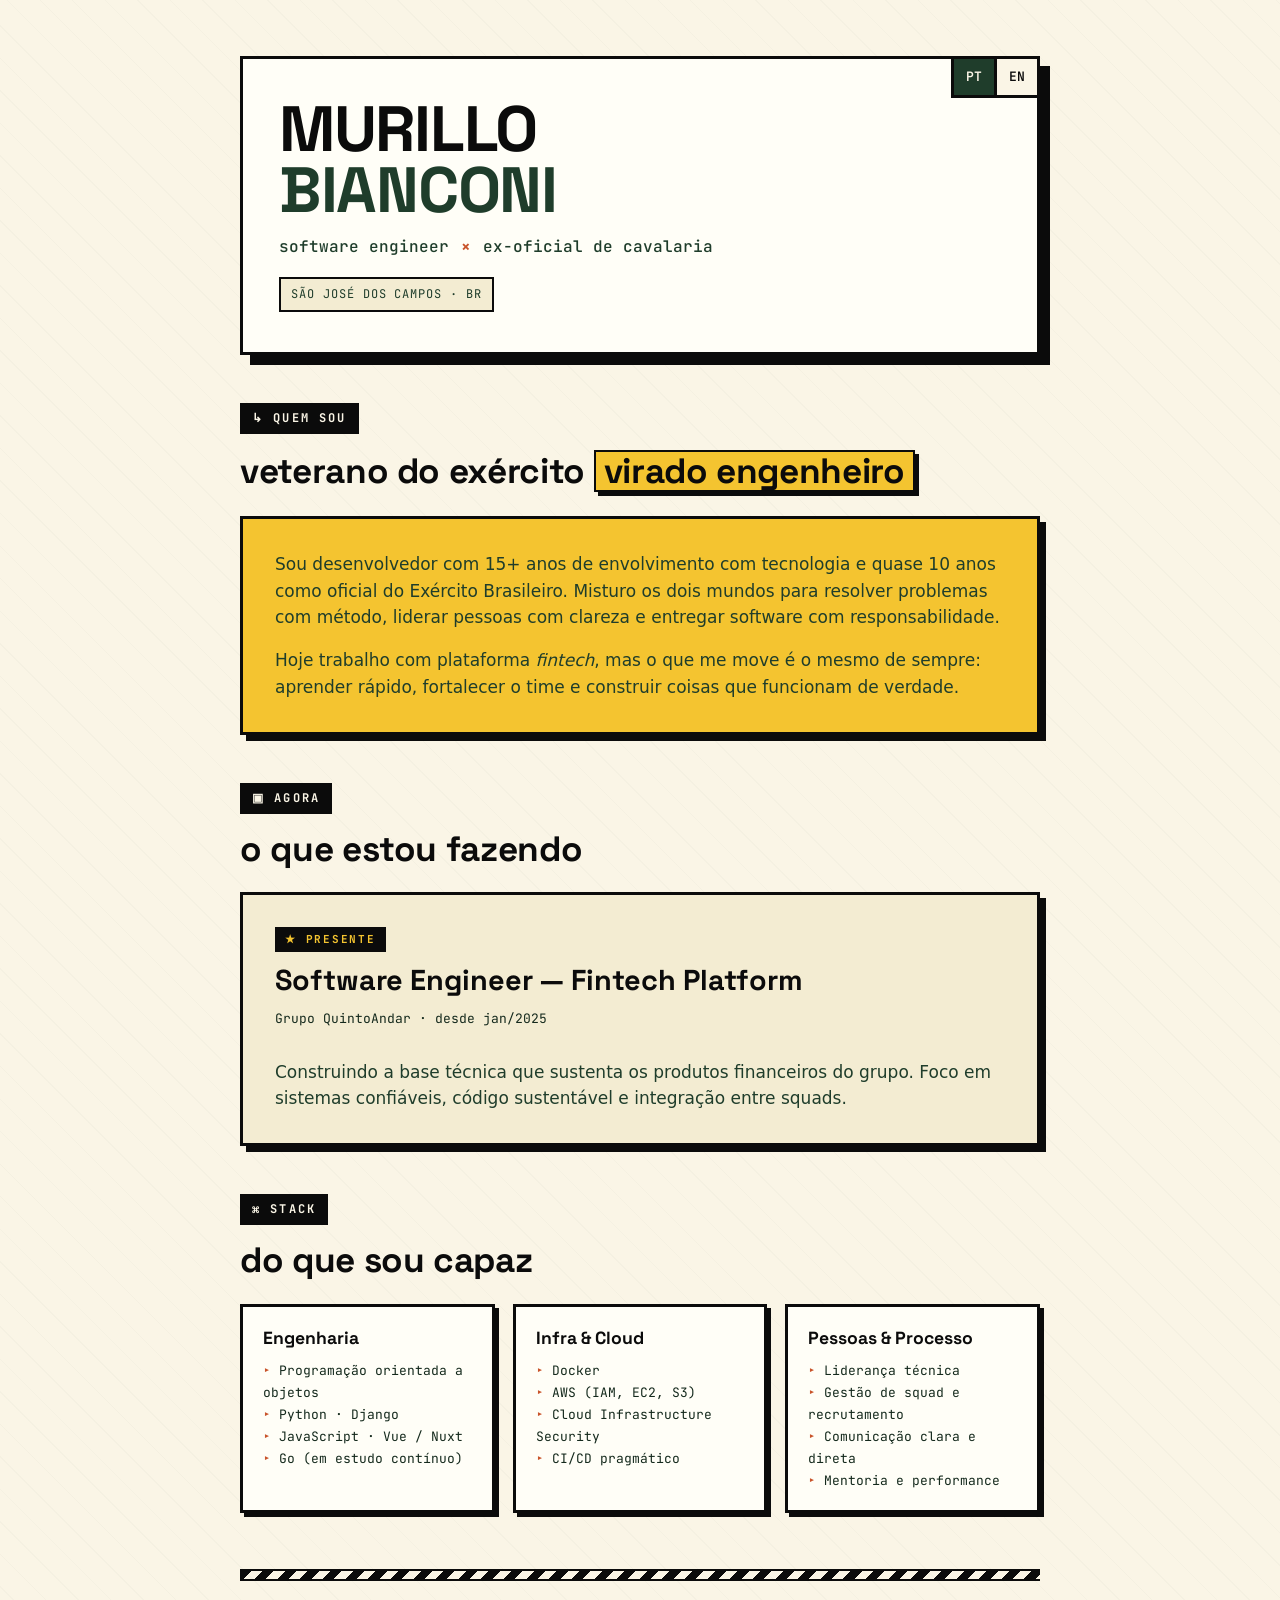
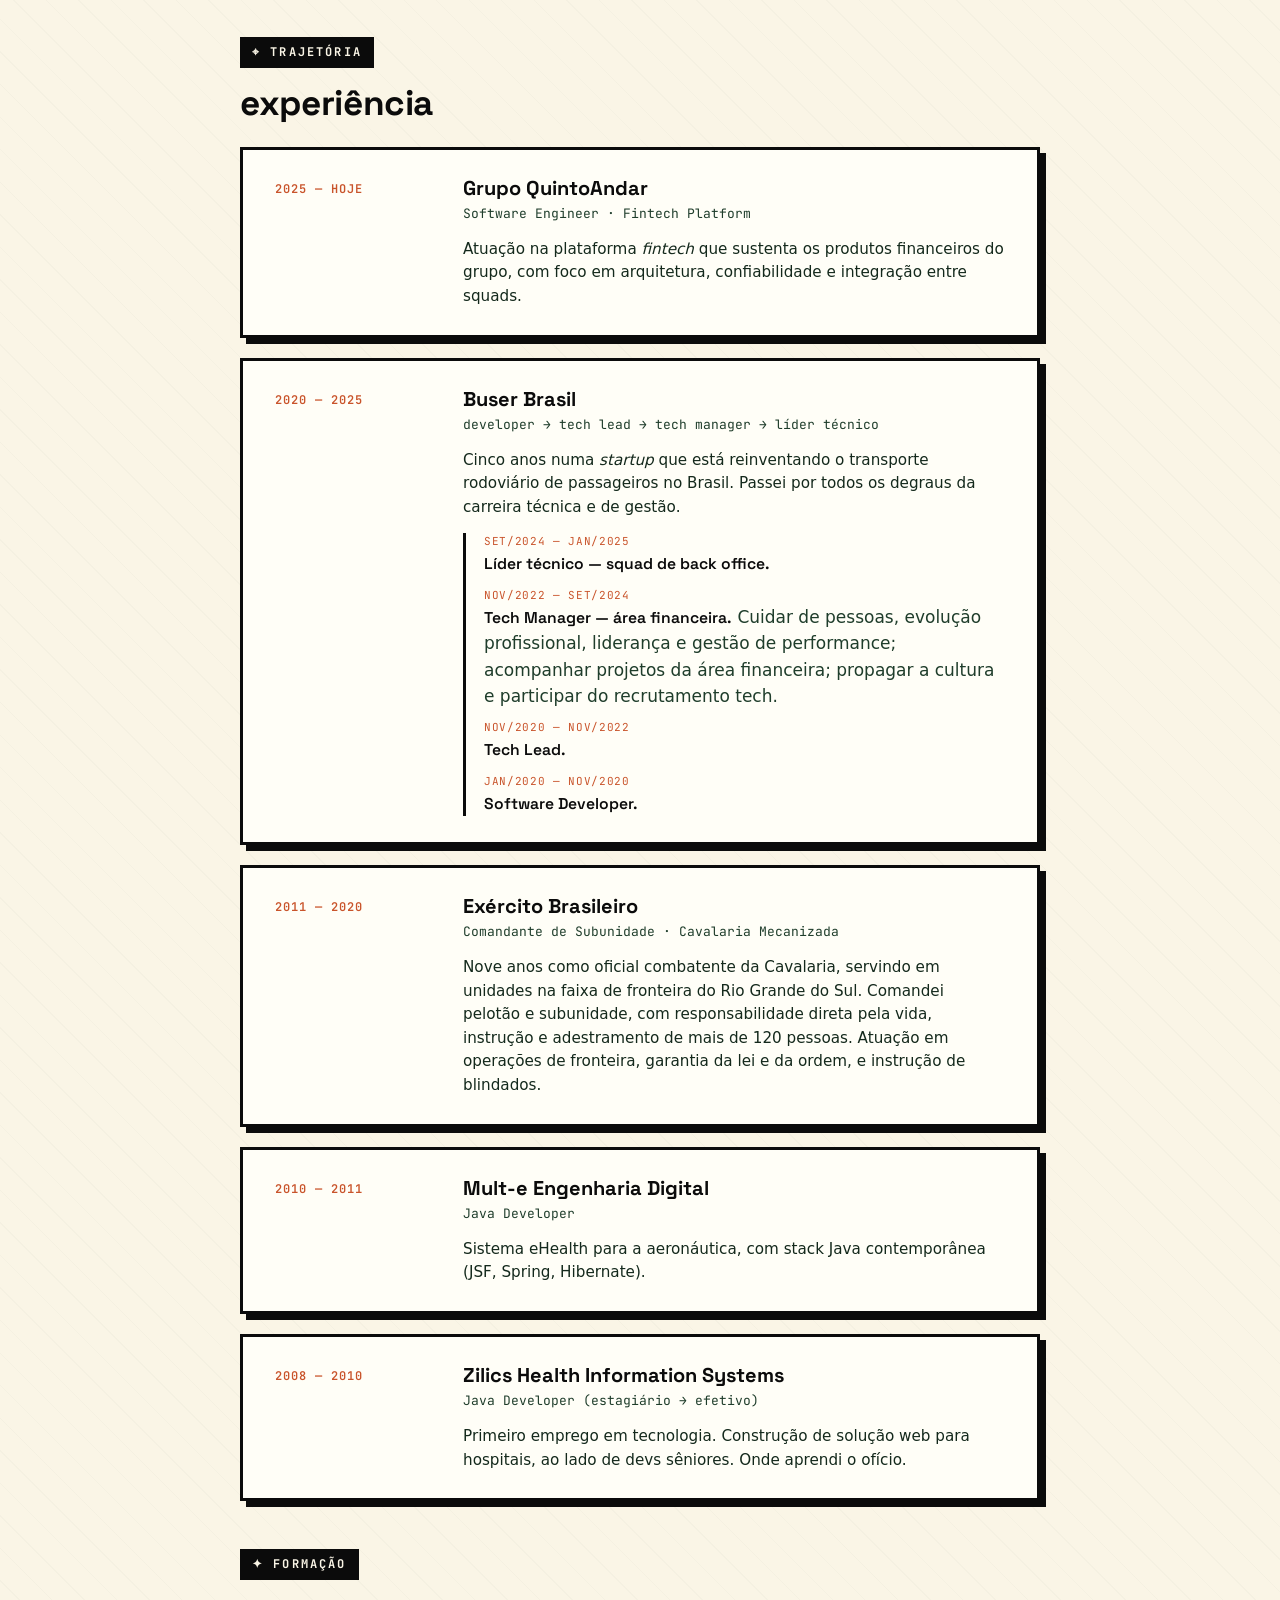
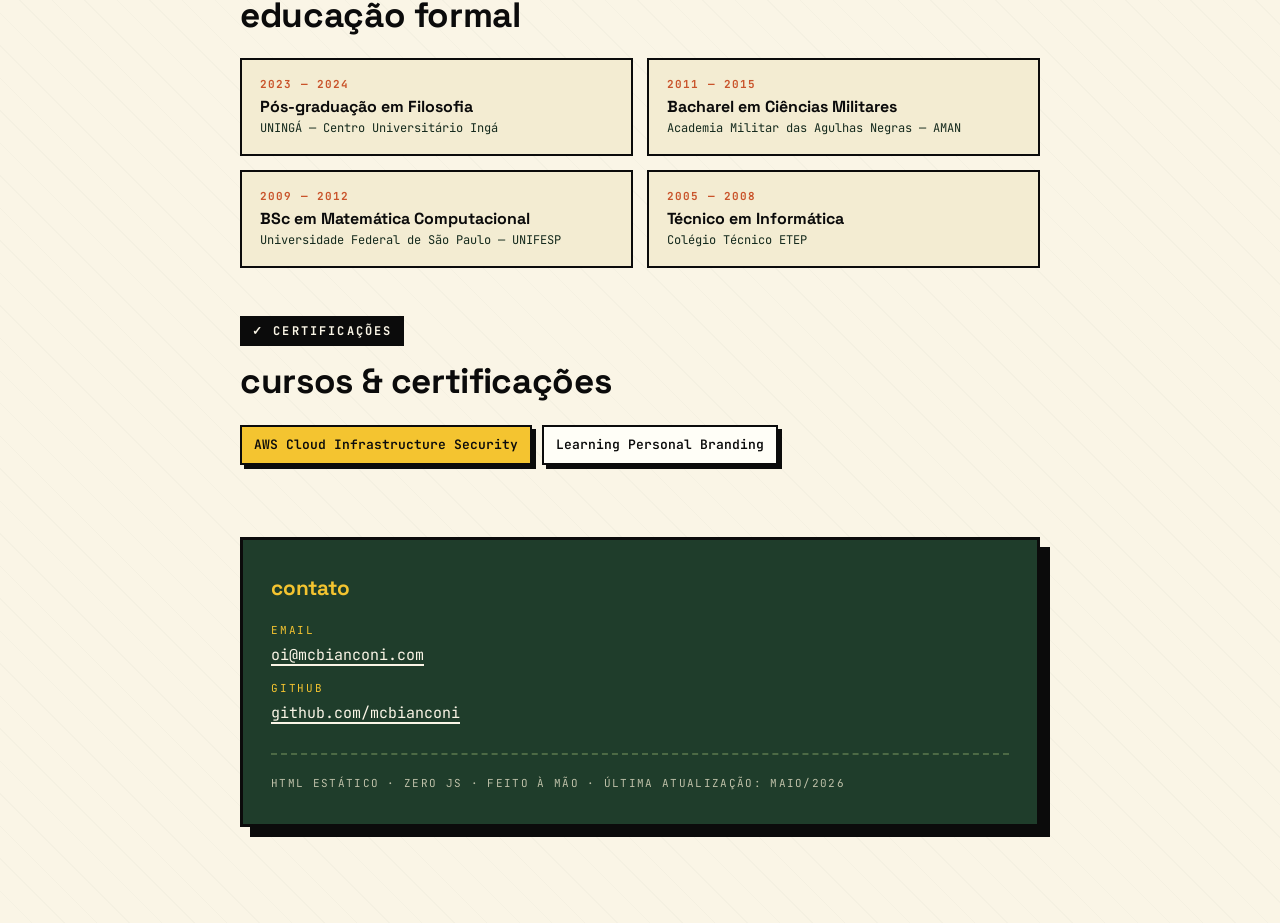
==== commit 8581e725: "Redesign site: neo-brutalism + solarpunk, vanilla HTML/CSS Replace the MDwiki/jQuery/Bootstrap stack" ====
--- a/index.html
+++ b/index.html
@@ -1,187 +1,270 @@
 <!DOCTYPE html>
-<html>
-<!--
-   This is MDwiki v0.6.2
-   (C) 2013 by Timo Dörr and contributors. This software is licensed
-   under the terms of the GNU GPLv3 with additional terms applied.
-   See https://github.com/Dynalon/mdwiki/blob/master/LICENSE.txt for more detail.
-   See http://github.com/Dynalon/mdwiki for a copy of the source code.
--->
+<html lang="pt-BR">
 <head>
-    <title>Murillo - Resume</title>
-    <meta name="viewport" content="width=device-width, initial-scale=1.0">
-    <meta name="fragment" content="!">
-    <link rel="shortcut icon" type="image/x-icon" href="favicon.png" />
-    <meta charset="UTF-8">
-    <style type="text/css">
-    /* hide the main content while we assemble everything */
-    .md-hidden-load { display: none; }
-
-    .anchor-highlight {
-        font-size: 0.7em;
-        margin-left: 0.25em;
-    }
-    /* for pageContentMenu */
-    #md-page-menu {
-            position: static;
-    }
-    #md-page-menu a.active {
-        /* background-color: rgba(0, 0, 0, 0.01); */
-        font-weight: bold;
-        padding-left: 6px;
-
-    }
-    @media (min-width: 992px) {
-        #md-page-menu.affix {
-            position: fixed;
-        }
-    }
-    @media (min-width: 768px) {
-        .md-float-left .col-sm-8, .md-float-right .col-sm-8 {
-            max-width: 66.67%;
-        }
-        .md-float-left .col-sm-4, .md-float-right .col-sm-4  {
-            max-width: 33.33%;
-        }
-        .md-float-left .col-sm-2, .md-float-right .col-sm-2 {
-            max-width: 16.67%;
-        }
-
-    }
-    @media (max-width: 992px) {
-        a.forkmeongithub {
-            display: none;
-        }
-    }
-    @media (max-width: 768px) {
-        /* don't use floating for smaller screens */
-        .md-float-left .col-sm-8, .md-float-left .col-sm-4, .md-float-left .col-sm-2 {
-            width: 100%;
-            max-width: !important;
-            min-width: 100%;
-        }
-        .md-float-right .col-sm-8, .md-float-right .col-sm-4, .md-float-right .col-sm-2 {
-            width: 100%;
-            max-width: !important;
-            min-width: 100%;
-        }
-    }
-
-    .md-floatenv .md-text {
-        /* md-text is not of md-col-* but needs the spacing */
-        margin-left: 15px;
-        margin-right: 15px;
-    }
-
-    /* float images */
-    .md-float-left .col-sm-8, .md-float-left .col-sm-4, .md-float-left .col-sm-2 {
-        width: auto;
-    }
-    .md-float-right .col-sm-8, .md-float-right .col-sm-4, .md-float-right .col-sm-2 {
-        float: right !important;
-        width: auto;
-    }
-    #md-all .md-copyright-footer {
-        background-color: !important;
-        font-size: smaller;
-        padding: 1em;
-    }
-    </style>
-
-<link rel="stylesheet" href="//netdna.bootstrapcdn.com/bootstrap/3.0.0/css/bootstrap.min.css" type="text/css"></link>
-<link rel="stylesheet" href="//yandex.st/highlightjs/7.3/styles/github.min.css" type="text/css"></link>
-<script type="text/javascript" src="//ajax.googleapis.com/ajax/libs/jquery/1.8.3/jquery.min.js"></script>
-<script type="text/javascript" src="//netdna.bootstrapcdn.com/bootstrap/3.0.0/js/bootstrap.min.js"></script>
-<script type="text/javascript" src="//yandex.st/highlightjs/7.3/highlight.min.js"></script>
-<!-- START extlib/css/colorbox.css -->
-<style id="style:extlib/css/colorbox.css">/*
-    ColorBox Core Style:
-    The following CSS is consistent between example themes and should not be altered.
-*/
-#colorbox, #cboxOverlay, #cboxWrapper{position:absolute; top:0; left:0; z-index:9999; overflow:hidden;}
-#cboxOverlay{position:fixed; width:100%; height:100%;}
-#cboxMiddleLeft, #cboxBottomLeft{clear:left;}
-#cboxContent{position:relative;}
-#cboxLoadedContent{overflow:auto;}
-#cboxTitle{margin:0;}
-#cboxLoadingOverlay, #cboxLoadingGraphic{position:absolute; top:0; left:0; width:100%; height:100%;}
-#cboxPrevious, #cboxNext, #cboxClose, #cboxSlideshow{cursor:pointer;}
-.cboxPhoto{float:left; margin:auto; border:0; display:block; max-width:none;}
-.cboxIframe{width:100%; height:100%; display:block; border:0;}
-#colorbox, #cboxContent, #cboxLoadedContent{box-sizing:content-box;}
-
-/*
-    User Style:
-    Change the following styles to modify the appearance of ColorBox.  They are
-    ordered & tabbed in a way that represents the nesting of the generated HTML.
-*/
-#cboxOverlay{background:#000;}
-
-#colorbox{}
-
-        #cboxTitle{position:absolute; bottom:-25px; left:0; text-align:center; width:100%; font-weight:bold; color:#7C7C7C;}
-        #cboxCurrent{position:absolute; bottom:-25px; left:58px; font-weight:bold; color:#7C7C7C;}
-
-        #cboxPrevious, #cboxNext, #cboxClose, #cboxSlideshow{position:absolute; bottom:-29px; background-repeat: no-repeat; background-position: 0px 0px; width:23px; height:23px; text-indent:-9999px;}
-        #cboxPrevious{left:0px; background-position: -51px -25px;}
-        #cboxPrevious:hover{background-position:-51px 0px;}
-        #cboxNext{left:27px; background-position:-75px -25px;}
-        #cboxNext:hover{background-position:-75px 0px;}
-        #cboxClose{right:0; background-position:-100px -25px;}
-        #cboxClose:hover{background-position:-100px 0px;}
-
-        .cboxSlideshow_on #cboxSlideshow{background-position:-125px 0px; right:27px;}
-        .cboxSlideshow_on #cboxSlideshow:hover{background-position:-150px 0px;}
-        .cboxSlideshow_off #cboxSlideshow{background-position:-150px -25px; right:27px;}
-        .cboxSlideshow_off #cboxSlideshow:hover{background-position:-125px 0px;}
-
-/* begin inline customizing */
-
-    #cboxBottomCenter{height:43px; background-repeat: repeat-x; background-position: bottom left;}
-    #cboxTopCenter{height:14px; background-repeat: repeat-x; background-position: top left;}
-
-    #cboxBottomCenter, #cboxTopCenter {background-image:url([data-uri]);}
-
-    #cboxTopLeft, #cboxTopRight, #cboxBottomLeft, #cboxBottomRight, #cboxMiddleLeft,
-
-    #cboxMiddleRight, #cboxContent,#cboxPrevious, #cboxNext, #cboxClose, #cboxSlideshow {
-        background-image:url([data-uri]);
-    }
-
-    #cboxTopLeft{width:14px; height:14px; background-repeat: no-repeat; background-position: 0 0;}
-    #cboxTopRight{width:14px; height:14px; background-repeat: no-repeat; background-position: -36px 0;}
-    #cboxBottomLeft{width:14px; height:43px; background-repeat: no-repeat; background-position: 0 -32px;}
-    #cboxBottomRight{width:14px; height:43px;  background-repeat: no-repeat; background-position: -36px -32px;}
-    #cboxMiddleLeft{width:14px; background-repeat: repeat-y; background-position: -175px 0;}
-    #cboxMiddleRight{width:14px; background-repeat: repeat-y; background-position: -211px 0;}
-    #cboxContent{background:#fff; overflow:visible;}
-
-
-
-        .cboxIframe{background:#fff;}
-        #cboxError{padding:50px; border:1px solid #ccc;}
-        #cboxLoadedContent{margin-bottom:5px;}
-        #cboxLoadingOverlay{background:url([data-uri]);
-         background-repeat: no-repeat; background-position: center center;}
-        #cboxLoadingGraphic{background: url([data-uri]);
-            background-repeat: no-repeat; background-position: center center;}
-</style><!-- END extlib/css/colorbox.css -->
-<!-- START extlib/js/jquery.colorbox.min.js -->
-<script type="text/javascript">(function(a,b,c){function Z(c,d,e){var g=b.createElement(c);return d&&(g.id=f+d),e&&(g.style.cssText=e),a(g)}function $(a){var b=y.length,c=(Q+a)%b;return 0>c?b+c:c}function _(a,b){return Math.round((/%/.test(a)?("x"===b?bb():cb())/100:1)*parseInt(a,10))}function ab(a){return K.photo||/\.(gif|png|jp(e|g|eg)|bmp|ico)((#|\?).*)?$/i.test(a)}function bb(){return c.innerWidth||z.width()}function cb(){return c.innerHeight||z.height()}function db(){var b,c=a.data(P,e);null==c?(K=a.extend({},d),console&&console.log&&console.log("Error: cboxElement missing settings object")):K=a.extend({},c);for(b in K)a.isFunction(K[b])&&"on"!==b.slice(0,2)&&(K[b]=K[b].call(P));K.rel=K.rel||P.rel||a(P).data("rel")||"nofollow",K.href=K.href||a(P).attr("href"),K.title=K.title||P.title,"string"==typeof K.href&&(K.href=a.trim(K.href))}function eb(b,c){a.event.trigger(b),c&&c.call(P)}function fb(){var a,d,e,b=f+"Slideshow_",c="click."+f;K.slideshow&&y[1]?(d=function(){F.text(K.slideshowStop).unbind(c).bind(j,function(){(K.loop||y[Q+1])&&(a=setTimeout(W.next,K.slideshowSpeed))}).bind(i,function(){clearTimeout(a)}).one(c+" "+k,e),r.removeClass(b+"off").addClass(b+"on"),a=setTimeout(W.next,K.slideshowSpeed)},e=function(){clearTimeout(a),F.text(K.slideshowStart).unbind([j,i,k,c].join(" ")).one(c,function(){W.next(),d()}),r.removeClass(b+"on").addClass(b+"off")},K.slideshowAuto?d():e()):r.removeClass(b+"off "+b+"on")}function gb(b){U||(P=b,db(),y=a(P),Q=0,"nofollow"!==K.rel&&(y=a("."+g).filter(function(){var c,b=a.data(this,e);return b&&(c=a(this).data("rel")||b.rel||this.rel),c===K.rel}),Q=y.index(P),-1===Q&&(y=y.add(P),Q=y.length-1)),S||(S=T=!0,r.show(),K.returnFocus&&a(P).blur().one(l,function(){a(this).focus()}),q.css({opacity:+K.opacity,cursor:K.overlayClose?"pointer":"auto"}).show(),K.w=_(K.initialWidth,"x"),K.h=_(K.initialHeight,"y"),W.position(),o&&z.bind("resize."+p+" scroll."+p,function(){q.css({width:bb(),height:cb(),top:z.scrollTop(),left:z.scrollLeft()})}).trigger("resize."+p),eb(h,K.onOpen),J.add(D).hide(),I.html(K.close).show()),W.load(!0))}function hb(){!r&&b.body&&(Y=!1,z=a(c),r=Z(X).attr({id:e,"class":n?f+(o?"IE6":"IE"):""}).hide(),q=Z(X,"Overlay",o?"position:absolute":"").hide(),C=Z(X,"LoadingOverlay").add(Z(X,"LoadingGraphic")),s=Z(X,"Wrapper"),t=Z(X,"Content").append(A=Z(X,"LoadedContent","width:0; height:0; overflow:hidden"),D=Z(X,"Title"),E=Z(X,"Current"),G=Z(X,"Next"),H=Z(X,"Previous"),F=Z(X,"Slideshow").bind(h,fb),I=Z(X,"Close")),s.append(Z(X).append(Z(X,"TopLeft"),u=Z(X,"TopCenter"),Z(X,"TopRight")),Z(X,!1,"clear:left").append(v=Z(X,"MiddleLeft"),t,w=Z(X,"MiddleRight")),Z(X,!1,"clear:left").append(Z(X,"BottomLeft"),x=Z(X,"BottomCenter"),Z(X,"BottomRight"))).find("div div").css({"float":"left"}),B=Z(X,!1,"position:absolute; width:9999px; visibility:hidden; display:none"),J=G.add(H).add(E).add(F),a(b.body).append(q,r.append(s,B)))}function ib(){return r?(Y||(Y=!0,L=u.height()+x.height()+t.outerHeight(!0)-t.height(),M=v.width()+w.width()+t.outerWidth(!0)-t.width(),N=A.outerHeight(!0),O=A.outerWidth(!0),r.css({"padding-bottom":L,"padding-right":M}),G.click(function(){W.next()}),H.click(function(){W.prev()}),I.click(function(){W.close()}),q.click(function(){K.overlayClose&&W.close()}),a(b).bind("keydown."+f,function(a){var b=a.keyCode;S&&K.escKey&&27===b&&(a.preventDefault(),W.close()),S&&K.arrowKey&&y[1]&&(37===b?(a.preventDefault(),H.click()):39===b&&(a.preventDefault(),G.click()))}),a("."+g,b).live("click",function(a){a.which>1||a.shiftKey||a.altKey||a.metaKey||(a.preventDefault(),gb(this))})),!0):!1}var q,r,s,t,u,v,w,x,y,z,A,B,C,D,E,F,G,H,I,J,K,L,M,N,O,P,Q,R,S,T,U,V,W,Y,d={transition:"elastic",speed:300,width:!1,initialWidth:"600",innerWidth:!1,maxWidth:!1,height:!1,initialHeight:"450",innerHeight:!1,maxHeight:!1,scalePhotos:!0,scrolling:!0,inline:!1,html:!1,iframe:!1,fastIframe:!0,photo:!1,href:!1,title:!1,rel:!1,opacity:.9,preloading:!0,current:"image {current} of {total}",previous:"previous",next:"next",close:"close",xhrError:"This content failed to load.",imgError:"This image failed to load.",open:!1,returnFocus:!0,reposition:!0,loop:!0,slideshow:!1,slideshowAuto:!0,slideshowSpeed:2500,slideshowStart:"start slideshow",slideshowStop:"stop slideshow",onOpen:!1,onLoad:!1,onComplete:!1,onCleanup:!1,onClosed:!1,overlayClose:!0,escKey:!0,arrowKey:!0,top:!1,bottom:!1,left:!1,right:!1,fixed:!1,data:void 0},e="colorbox",f="cbox",g=f+"Element",h=f+"_open",i=f+"_load",j=f+"_complete",k=f+"_cleanup",l=f+"_closed",m=f+"_purge",n=!a.support.opacity&&!a.support.style,o=n&&!c.XMLHttpRequest,p=f+"_IE6",X="div";a.colorbox||(a(hb),W=a.fn[e]=a[e]=function(b,c){var f=this;if(b=b||{},hb(),ib()){if(!f[0]){if(f.selector)return f;f=a("<a/>"),b.open=!0}c&&(b.onComplete=c),f.each(function(){a.data(this,e,a.extend({},a.data(this,e)||d,b))}).addClass(g),(a.isFunction(b.open)&&b.open.call(f)||b.open)&&gb(f[0])}return f},W.position=function(a,b){function j(a){u[0].style.width=x[0].style.width=t[0].style.width=a.style.width,t[0].style.height=v[0].style.height=w[0].style.height=a.style.height}var c,h,i,d=0,e=0,g=r.offset();z.unbind("resize."+f),r.css({top:-9e4,left:-9e4}),h=z.scrollTop(),i=z.scrollLeft(),K.fixed&&!o?(g.top-=h,g.left-=i,r.css({position:"fixed"})):(d=h,e=i,r.css({position:"absolute"})),e+=K.right!==!1?Math.max(bb()-K.w-O-M-_(K.right,"x"),0):K.left!==!1?_(K.left,"x"):Math.round(Math.max(bb()-K.w-O-M,0)/2),d+=K.bottom!==!1?Math.max(cb()-K.h-N-L-_(K.bottom,"y"),0):K.top!==!1?_(K.top,"y"):Math.round(Math.max(cb()-K.h-N-L,0)/2),r.css({top:g.top,left:g.left}),a=r.width()===K.w+O&&r.height()===K.h+N?0:a||0,s[0].style.width=s[0].style.height="9999px",c={width:K.w+O,height:K.h+N,top:d,left:e},0===a&&r.css(c),r.dequeue().animate(c,{duration:a,complete:function(){j(this),T=!1,s[0].style.width=K.w+O+M+"px",s[0].style.height=K.h+N+L+"px",K.reposition&&setTimeout(function(){z.bind("resize."+f,W.position)},1),b&&b()},step:function(){j(this)}})},W.resize=function(a){S&&(a=a||{},a.width&&(K.w=_(a.width,"x")-O-M),a.innerWidth&&(K.w=_(a.innerWidth,"x")),A.css({width:K.w}),a.height&&(K.h=_(a.height,"y")-N-L),a.innerHeight&&(K.h=_(a.innerHeight,"y")),a.innerHeight||a.height||(A.css({height:"auto"}),K.h=A.height()),A.css({height:K.h}),W.position("none"===K.transition?0:K.speed))},W.prep=function(b){function g(){return K.w=K.w||A.width(),K.w=K.mw&&K.mw<K.w?K.mw:K.w,K.w}function h(){return K.h=K.h||A.height(),K.h=K.mh&&K.mh<K.h?K.mh:K.h,K.h}if(S){var c,d="none"===K.transition?0:K.speed;A.remove(),A=Z(X,"LoadedContent").append(b),A.hide().appendTo(B.show()).css({width:g(),overflow:K.scrolling?"auto":"hidden"}).css({height:h()}).prependTo(t),B.hide(),a(R).css({"float":"none"}),o&&a("select").not(r.find("select")).filter(function(){return"hidden"!==this.style.visibility}).css({visibility:"hidden"}).one(k,function(){this.style.visibility="inherit"}),c=function(){function s(){n&&r[0].style.removeAttribute("filter")}var b,c,h,l,o,p,q,g=y.length,i="frameBorder",k="allowTransparency";if(S){if(l=function(){clearTimeout(V),C.detach().hide(),eb(j,K.onComplete)},n&&R&&A.fadeIn(100),D.html(K.title).add(A).show(),g>1){if("string"==typeof K.current&&E.html(K.current.replace("{current}",Q+1).replace("{total}",g)).show(),G[K.loop||g-1>Q?"show":"hide"]().html(K.next),H[K.loop||Q?"show":"hide"]().html(K.previous),K.slideshow&&F.show(),K.preloading)for(b=[$(-1),$(1)];c=y[b.pop()];)q=a.data(c,e),q&&q.href?(o=q.href,a.isFunction(o)&&(o=o.call(c))):o=c.href,ab(o)&&(p=new Image,p.src=o)}else J.hide();K.iframe?(h=Z("iframe")[0],i in h&&(h[i]=0),k in h&&(h[k]="true"),h.name=f+ +new Date,K.fastIframe?l():a(h).one("load",l),h.src=K.href,K.scrolling||(h.scrolling="no"),a(h).addClass(f+"Iframe").appendTo(A).one(m,function(){h.src="//about:blank"})):l(),"fade"===K.transition?r.fadeTo(d,1,s):s()}},"fade"===K.transition?r.fadeTo(d,0,function(){W.position(0,c)}):W.position(d,c)}},W.load=function(b){var c,d,e=W.prep;T=!0,R=!1,P=y[Q],b||db(),eb(m),eb(i,K.onLoad),K.h=K.height?_(K.height,"y")-N-L:K.innerHeight&&_(K.innerHeight,"y"),K.w=K.width?_(K.width,"x")-O-M:K.innerWidth&&_(K.innerWidth,"x"),K.mw=K.w,K.mh=K.h,K.maxWidth&&(K.mw=_(K.maxWidth,"x")-O-M,K.mw=K.w&&K.w<K.mw?K.w:K.mw),K.maxHeight&&(K.mh=_(K.maxHeight,"y")-N-L,K.mh=K.h&&K.h<K.mh?K.h:K.mh),c=K.href,V=setTimeout(function(){C.show().appendTo(t)},100),K.inline?(Z(X).hide().insertBefore(a(c)[0]).one(m,function(){a(this).replaceWith(A.children())}),e(a(c))):K.iframe?e(" "):K.html?e(K.html):ab(c)?(a(R=new Image).addClass(f+"Photo").error(function(){K.title=!1,e(Z(X,"Error").html(K.imgError))}).load(function(){var a;R.onload=null,K.scalePhotos&&(d=function(){R.height-=R.height*a,R.width-=R.width*a},K.mw&&R.width>K.mw&&(a=(R.width-K.mw)/R.width,d()),K.mh&&R.height>K.mh&&(a=(R.height-K.mh)/R.height,d())),K.h&&(R.style.marginTop=Math.max(K.h-R.height,0)/2+"px"),y[1]&&(K.loop||y[Q+1])&&(R.style.cursor="pointer",R.onclick=function(){W.next()}),n&&(R.style.msInterpolationMode="bicubic"),setTimeout(function(){e(R)},1)}),setTimeout(function(){R.src=c},1)):c&&B.load(c,K.data,function(b,c){e("error"===c?Z(X,"Error").html(K.xhrError):a(this).contents())})},W.next=function(){!T&&y[1]&&(K.loop||y[Q+1])&&(Q=$(1),W.load())},W.prev=function(){!T&&y[1]&&(K.loop||Q)&&(Q=$(-1),W.load())},W.close=function(){S&&!U&&(U=!0,S=!1,eb(k,K.onCleanup),z.unbind("."+f+" ."+p),q.fadeTo(200,0),r.stop().fadeTo(300,0,function(){r.add(q).css({opacity:1,cursor:"auto"}).hide(),eb(m),A.remove(),setTimeout(function(){U=!1,eb(l,K.onClosed)},1)}))},W.remove=function(){a([]).add(r).add(q).remove(),r=null,a("."+g).removeData(e).removeClass(g).die()},W.element=function(){return a(P)},W.settings=d)})(jQuery,document,this);</script>
-<!-- END extlib/js/jquery.colorbox.min.js -->
-<!-- START dist/MDwiki.min.js -->
-<script type="text/javascript">function googlemapsReady(){googlemapsLoadDone.resolve()}(function(){function a(a){this.tokens=[],this.tokens.links={},this.options=a||h.defaults,this.rules=i.normal,this.options.gfm&&(this.rules=this.options.tables?i.tables:i.gfm)}function b(a,b){if(this.options=b||h.defaults,this.links=a,this.rules=j.normal,!this.links)throw new Error("Tokens array requires a `links` property.");this.options.gfm?this.rules=this.options.breaks?j.breaks:j.gfm:this.options.pedantic&&(this.rules=j.pedantic)}function c(a){this.tokens=[],this.token=null,this.options=a||h.defaults}function d(a,b){return a.replace(b?/&/g:/&(?!#?\w+;)/g,"&amp;").replace(/</g,"&lt;").replace(/>/g,"&gt;").replace(/"/g,"&quot;").replace(/'/g,"&#39;")}function e(a,b){return a=a.source,b=b||"",function c(d,e){return d?(e=e.source||e,e=e.replace(/(^|[^\[])\^/g,"$1"),a=a.replace(d,e),c):new RegExp(a,b)}}function f(){}function g(a){for(var b,c,d=1;d<arguments.length;d++){b=arguments[d];for(c in b)Object.prototype.hasOwnProperty.call(b,c)&&(a[c]=b[c])}return a}function h(b,e,f){if(f||"function"==typeof e){f||(f=e,e=null),e&&(e=g({},h.defaults,e));var i=a.lex(i,e),j=e.highlight,k=0,l=i.length,m=0;if(!j||j.length<3)return f(null,c.parse(i,e));for(var n=function(){delete e.highlight;var a=c.parse(i,e);return e.highlight=j,f(null,a)};l>m;m++)!function(a){return"code"===a.type?(k++,j(a.text,a.lang,function(b,c){return null==c||c===a.text?--k||n():(a.text=c,a.escaped=!0,void(--k||n()))})):void 0}(i[m])}else try{return e&&(e=g({},h.defaults,e)),c.parse(a.lex(b,e),e)}catch(o){if(o.message+="\nPlease report this to https://github.com/chjj/marked.",(e||h.defaults).silent)return"<p>An error occured:</p><pre>"+d(o.message+"",!0)+"</pre>";throw o}}var i={newline:/^\n+/,code:/^( {4}[^\n]+\n*)+/,fences:f,hr:/^( *[-*_]){3,} *(?:\n+|$)/,heading:/^ *(#{1,6}) *([^\n]+?) *#* *(?:\n+|$)/,nptable:f,lheading:/^([^\n]+)\n *(=|-){3,} *\n*/,blockquote:/^( *>[^\n]+(\n[^\n]+)*\n*)+/,list:/^( *)(bull) [\s\S]+?(?:hr|\n{2,}(?! )(?!\1bull )\n*|\s*$)/,html:/^ *(?:comment|closed|closing) *(?:\n{2,}|\s*$)/,def:/^ *\[([^\]]+)\]: *<?([^\s>]+)>?(?: +["(]([^\n]+)[")])? *(?:\n+|$)/,table:f,paragraph:/^((?:[^\n]+\n?(?!hr|heading|lheading|blockquote|tag|def))+)\n*/,text:/^[^\n]+/};i.bullet=/(?:[*+-]|\d+\.)/,i.item=/^( *)(bull) [^\n]*(?:\n(?!\1bull )[^\n]*)*/,i.item=e(i.item,"gm")(/bull/g,i.bullet)(),i.list=e(i.list)(/bull/g,i.bullet)("hr",/\n+(?=(?: *[-*_]){3,} *(?:\n+|$))/)(),i._tag="(?!(?:a|em|strong|small|s|cite|q|dfn|abbr|data|time|code|var|samp|kbd|sub|sup|i|b|u|mark|ruby|rt|rp|bdi|bdo|span|br|wbr|ins|del|img)\\b)\\w+(?!:/|@)\\b",i.html=e(i.html)("comment",/<!--[\s\S]*?-->/)("closed",/<(tag)[\s\S]+?<\/\1>/)("closing",/<tag(?:"[^"]*"|'[^']*'|[^'">])*?>/)(/tag/g,i._tag)(),i.paragraph=e(i.paragraph)("hr",i.hr)("heading",i.heading)("lheading",i.lheading)("blockquote",i.blockquote)("tag","<"+i._tag)("def",i.def)(),i.normal=g({},i),i.gfm=g({},i.normal,{fences:/^ *(`{3,}|~{3,}) *(\S+)? *\n([\s\S]+?)\s*\1 *(?:\n+|$)/,paragraph:/^/}),i.gfm.paragraph=e(i.paragraph)("(?!","(?!"+i.gfm.fences.source.replace("\\1","\\2")+"|")(),i.tables=g({},i.gfm,{nptable:/^ *(\S.*\|.*)\n *([-:]+ *\|[-| :]*)\n((?:.*\|.*(?:\n|$))*)\n*/,table:/^ *\|(.+)\n *\|( *[-:]+[-| :]*)\n((?: *\|.*(?:\n|$))*)\n*/}),a.rules=i,a.lex=function(b,c){var d=new a(c);return d.lex(b)},a.prototype.lex=function(a){return a=a.replace(/\r\n|\r/g,"\n").replace(/\t/g,"    ").replace(/\u00a0/g," ").replace(/\u2424/g,"\n"),this.token(a,!0)},a.prototype.token=function(a,b){for(var c,d,e,f,g,h,j,k,l,a=a.replace(/^ +$/gm,"");a;)if((e=this.rules.newline.exec(a))&&(a=a.substring(e[0].length),e[0].length>1&&this.tokens.push({type:"space"})),e=this.rules.code.exec(a))a=a.substring(e[0].length),e=e[0].replace(/^ {4}/gm,""),this.tokens.push({type:"code",text:this.options.pedantic?e:e.replace(/\n+$/,"")});else if(e=this.rules.fences.exec(a))a=a.substring(e[0].length),this.tokens.push({type:"code",lang:e[2],text:e[3]});else if(e=this.rules.heading.exec(a))a=a.substring(e[0].length),this.tokens.push({type:"heading",depth:e[1].length,text:e[2]});else if(b&&(e=this.rules.nptable.exec(a))){for(a=a.substring(e[0].length),h={type:"table",header:e[1].replace(/^ *| *\| *$/g,"").split(/ *\| */),align:e[2].replace(/^ *|\| *$/g,"").split(/ *\| */),cells:e[3].replace(/\n$/,"").split("\n")},k=0;k<h.align.length;k++)h.align[k]=/^ *-+: *$/.test(h.align[k])?"right":/^ *:-+: *$/.test(h.align[k])?"center":/^ *:-+ *$/.test(h.align[k])?"left":null;for(k=0;k<h.cells.length;k++)h.cells[k]=h.cells[k].split(/ *\| */);this.tokens.push(h)}else if(e=this.rules.lheading.exec(a))a=a.substring(e[0].length),this.tokens.push({type:"heading",depth:"="===e[2]?1:2,text:e[1]});else if(e=this.rules.hr.exec(a))a=a.substring(e[0].length),this.tokens.push({type:"hr"});else if(e=this.rules.blockquote.exec(a))a=a.substring(e[0].length),this.tokens.push({type:"blockquote_start"}),e=e[0].replace(/^ *> ?/gm,""),this.token(e,b),this.tokens.push({type:"blockquote_end"});else if(e=this.rules.list.exec(a)){for(a=a.substring(e[0].length),f=e[2],this.tokens.push({type:"list_start",ordered:f.length>1}),e=e[0].match(this.rules.item),c=!1,l=e.length,k=0;l>k;k++)h=e[k],j=h.length,h=h.replace(/^ *([*+-]|\d+\.) +/,""),~h.indexOf("\n ")&&(j-=h.length,h=this.options.pedantic?h.replace(/^ {1,4}/gm,""):h.replace(new RegExp("^ {1,"+j+"}","gm"),"")),this.options.smartLists&&k!==l-1&&(g=i.bullet.exec(e[k+1])[0],f===g||f.length>1&&g.length>1||(a=e.slice(k+1).join("\n")+a,k=l-1)),d=c||/\n\n(?!\s*$)/.test(h),k!==l-1&&(c="\n"===h[h.length-1],d||(d=c)),this.tokens.push({type:d?"loose_item_start":"list_item_start"}),this.token(h,!1),this.tokens.push({type:"list_item_end"});this.tokens.push({type:"list_end"})}else if(e=this.rules.html.exec(a))a=a.substring(e[0].length),this.tokens.push({type:this.options.sanitize?"paragraph":"html",pre:"pre"===e[1]||"script"===e[1],text:e[0]});else if(b&&(e=this.rules.def.exec(a)))a=a.substring(e[0].length),this.tokens.links[e[1].toLowerCase()]={href:e[2],title:e[3]};else if(b&&(e=this.rules.table.exec(a))){for(a=a.substring(e[0].length),h={type:"table",header:e[1].replace(/^ *| *\| *$/g,"").split(/ *\| */),align:e[2].replace(/^ *|\| *$/g,"").split(/ *\| */),cells:e[3].replace(/(?: *\| *)?\n$/,"").split("\n")},k=0;k<h.align.length;k++)h.align[k]=/^ *-+: *$/.test(h.align[k])?"right":/^ *:-+: *$/.test(h.align[k])?"center":/^ *:-+ *$/.test(h.align[k])?"left":null;for(k=0;k<h.cells.length;k++)h.cells[k]=h.cells[k].replace(/^ *\| *| *\| *$/g,"").split(/ *\| */);this.tokens.push(h)}else if(b&&(e=this.rules.paragraph.exec(a)))a=a.substring(e[0].length),this.tokens.push({type:"paragraph",text:"\n"===e[1][e[1].length-1]?e[1].slice(0,-1):e[1]});else if(e=this.rules.text.exec(a))a=a.substring(e[0].length),this.tokens.push({type:"text",text:e[0]});else if(a)throw new Error("Infinite loop on byte: "+a.charCodeAt(0));return this.tokens};var j={escape:/^\\([\\`*{}\[\]()#+\-.!_>])/,autolink:/^<([^ >]+(@|:\/)[^ >]+)>/,url:f,tag:/^<!--[\s\S]*?-->|^<\/?\w+(?:"[^"]*"|'[^']*'|[^'">])*?>/,link:/^!?\[(inside)\]\(href\)/,reflink:/^!?\[(inside)\]\s*\[([^\]]*)\]/,nolink:/^!?\[((?:\[[^\]]*\]|[^\[\]])*)\]/,strong:/^__([\s\S]+?)__(?!_)|^\*\*([\s\S]+?)\*\*(?!\*)/,em:/^\b_((?:__|[\s\S])+?)_\b|^\*((?:\*\*|[\s\S])+?)\*(?!\*)/,code:/^(`+)\s*([\s\S]*?[^`])\s*\1(?!`)/,br:/^ {2,}\n(?!\s*$)/,del:f,text:/^[\s\S]+?(?=[\\<!\[_*`]| {2,}\n|$)/};j._inside=/(?:\[[^\]]*\]|[^\]]|\](?=[^\[]*\]))*/,j._href=/\s*<?(.*?)>?(?:\s+['"]([\s\S]*?)['"])?\s*/,j.link=e(j.link)("inside",j._inside)("href",j._href)(),j.reflink=e(j.reflink)("inside",j._inside)(),j.normal=g({},j),j.pedantic=g({},j.normal,{strong:/^__(?=\S)([\s\S]*?\S)__(?!_)|^\*\*(?=\S)([\s\S]*?\S)\*\*(?!\*)/,em:/^_(?=\S)([\s\S]*?\S)_(?!_)|^\*(?=\S)([\s\S]*?\S)\*(?!\*)/}),j.gfm=g({},j.normal,{escape:e(j.escape)("])","~|])")(),url:/^(https?:\/\/[^\s<]+[^<.,:;"')\]\s])/,del:/^~~(?=\S)([\s\S]*?\S)~~/,text:e(j.text)("]|","~]|")("|","|https?://|")()}),j.breaks=g({},j.gfm,{br:e(j.br)("{2,}","*")(),text:e(j.gfm.text)("{2,}","*")()}),b.rules=j,b.output=function(a,c,d){var e=new b(c,d);return e.output(a)},b.prototype.output=function(a){for(var b,c,e,f,g="";a;)if(f=this.rules.escape.exec(a))a=a.substring(f[0].length),g+=f[1];else if(f=this.rules.autolink.exec(a))a=a.substring(f[0].length),"@"===f[2]?(c=this.mangle(":"===f[1][6]?f[1].substring(7):f[1]),e=this.mangle("mailto:")+c):(c=d(f[1]),e=c),g+='<a href="'+e+'">'+c+"</a>";else if(f=this.rules.url.exec(a))a=a.substring(f[0].length),c=d(f[1]),e=c,g+='<a href="'+e+'">'+c+"</a>";else if(f=this.rules.tag.exec(a))a=a.substring(f[0].length),g+=this.options.sanitize?d(f[0]):f[0];else if(f=this.rules.link.exec(a))a=a.substring(f[0].length),g+=this.outputLink(f,{href:f[2],title:f[3]});else if((f=this.rules.reflink.exec(a))||(f=this.rules.nolink.exec(a))){if(a=a.substring(f[0].length),b=(f[2]||f[1]).replace(/\s+/g," "),b=this.links[b.toLowerCase()],!b||!b.href){g+=f[0][0],a=f[0].substring(1)+a;continue}g+=this.outputLink(f,b)}else if(f=this.rules.strong.exec(a))a=a.substring(f[0].length),g+="<strong>"+this.output(f[2]||f[1])+"</strong>";else if(f=this.rules.em.exec(a))a=a.substring(f[0].length),g+="<em>"+this.output(f[2]||f[1])+"</em>";else if(f=this.rules.code.exec(a))a=a.substring(f[0].length),g+="<code>"+d(f[2],!0)+"</code>";else if(f=this.rules.br.exec(a))a=a.substring(f[0].length),g+="<br>";else if(f=this.rules.del.exec(a))a=a.substring(f[0].length),g+="<del>"+this.output(f[1])+"</del>";else if(f=this.rules.text.exec(a))a=a.substring(f[0].length),g+=d(f[0]);else if(a)throw new Error("Infinite loop on byte: "+a.charCodeAt(0));return g},b.prototype.outputLink=function(a,b){return"!"!==a[0][0]?'<a href="'+d(b.href)+'"'+(b.title?' title="'+d(b.title)+'"':"")+">"+this.output(a[1])+"</a>":'<img src="'+d(b.href)+'" alt="'+d(a[1])+'"'+(b.title?' title="'+d(b.title)+'"':"")+">"},b.prototype.smartypants=function(a){return this.options.smartypants?a.replace(/--/g,"—").replace(/'([^']*)'/g,"‘$1’").replace(/"([^"]*)"/g,"“$1”").replace(/\.{3}/g,"…"):a},b.prototype.mangle=function(a){for(var b,c="",d=a.length,e=0;d>e;e++)b=a.charCodeAt(e),Math.random()>.5&&(b="x"+b.toString(16)),c+="&#"+b+";";return c},c.parse=function(a,b){var d=new c(b);return d.parse(a)},c.prototype.parse=function(a){this.inline=new b(a.links,this.options),this.tokens=a.reverse();for(var c="";this.next();)c+=this.tok();return c},c.prototype.next=function(){return this.token=this.tokens.pop()},c.prototype.peek=function(){return this.tokens[this.tokens.length-1]||0},c.prototype.parseText=function(){for(var a=this.token.text;"text"===this.peek().type;)a+="\n"+this.next().text;return this.inline.output(a)},c.prototype.tok=function(){switch(this.token.type){case"space":return"";case"hr":return"<hr>\n";case"heading":return"<h"+this.token.depth+">"+this.inline.output(this.token.text)+"</h"+this.token.depth+">\n";case"code":if(this.options.highlight){var a=this.options.highlight(this.token.text,this.token.lang);null!=a&&a!==this.token.text&&(this.token.escaped=!0,this.token.text=a)}return this.token.escaped||(this.token.text=d(this.token.text,!0)),"<pre><code"+(this.token.lang?' class="'+this.options.langPrefix+this.token.lang+'"':"")+">"+this.token.text+"</code></pre>\n";case"table":var b,c,e,f,g,h="";for(h+="<thead>\n<tr>\n",c=0;c<this.token.header.length;c++)b=this.inline.output(this.token.header[c]),h+=this.token.align[c]?'<th align="'+this.token.align[c]+'">'+b+"</th>\n":"<th>"+b+"</th>\n";for(h+="</tr>\n</thead>\n",h+="<tbody>\n",c=0;c<this.token.cells.length;c++){for(e=this.token.cells[c],h+="<tr>\n",g=0;g<e.length;g++)f=this.inline.output(e[g]),h+=this.token.align[g]?'<td align="'+this.token.align[g]+'">'+f+"</td>\n":"<td>"+f+"</td>\n";h+="</tr>\n"}return h+="</tbody>\n","<table>\n"+h+"</table>\n";case"blockquote_start":for(var h="";"blockquote_end"!==this.next().type;)h+=this.tok();return"<blockquote>\n"+h+"</blockquote>\n";case"list_start":for(var i=this.token.ordered?"ol":"ul",h="";"list_end"!==this.next().type;)h+=this.tok();return"<"+i+">\n"+h+"</"+i+">\n";case"list_item_start":for(var h="";"list_item_end"!==this.next().type;)h+="text"===this.token.type?this.parseText():this.tok();return"<li>"+h+"</li>\n";case"loose_item_start":for(var h="";"list_item_end"!==this.next().type;)h+=this.tok();return"<li>"+h+"</li>\n";case"html":return this.token.pre||this.options.pedantic?this.token.text:this.inline.output(this.token.text);case"paragraph":return"<p>"+this.inline.output(this.token.text)+"</p>\n";case"text":return"<p>"+this.parseText()+"</p>\n"}},f.exec=f,h.options=h.setOptions=function(a){return g(h.defaults,a),h},h.defaults={gfm:!0,tables:!0,breaks:!1,pedantic:!1,sanitize:!1,smartLists:!1,silent:!1,highlight:null,langPrefix:"lang-"},h.Parser=c,h.parser=c.parse,h.Lexer=a,h.lexer=a.lex,h.InlineLexer=b,h.inlineLexer=b.output,h.parse=h,"object"==typeof exports?module.exports=h:"function"==typeof define&&define.amd?define(function(){return h}):this.marked=h}).call(function(){return this||("undefined"!=typeof window?window:global)}()),function(a){"use strict";a("html").addClass("md-hidden-load"),a.md=function(b){return a.md.publicMethods[b]?a.md.publicMethods[b].apply(this,Array.prototype.slice.call(arguments,1)):void a.error("Method "+b+" does not exist on jquery.md")},a.md.config={title:null,useSideMenu:!0,lineBreaks:"gfm",additionalFooterText:"",anchorCharacter:"&para;",tocAnchor:"[ &uarr; ]"},a.md.gimmicks=[],a.md.stages=[],a.md.mainHref="",a.md.inPageAnchor="",a.md.loglevel={TRACE:10,DEBUG:20,INFO:30,WARN:40,ERROR:50,FATAL:60},a.md.logThreshold=a.md.loglevel.WARN}(jQuery),function(a){"use strict";a.md.getLogger=function(){var b=a.md.loglevel,c=function(c){var d=b[c];return function(b){a.md.logThreshold<=d&&console.log("["+c+"] "+b)}},d={};return d.trace=c("TRACE"),d.debug=c("DEBUG"),d.info=c("INFO"),d.warn=c("WARN"),d.error=c("ERROR"),d.fatal=c("FATAL"),d}}(jQuery),function(a){"use strict";var b=a.md.getLogger();a.Stage=function(c){var d=a.extend(a.Deferred(),{});return d.name=c,d.events=[],d.started=!1,d.reset=function(){d.complete=a.Deferred(),d.outstanding=[]},d.reset(),d.subscribe=function(b){d.started&&a.error("Subscribing to stage which already started!"),d.events.push(b)},d.unsubscribe=function(a){d.events.remove(a)},d.executeSubscribedFn=function(e){var f=a.Deferred();d.outstanding.push(f),a.md.util.wait(2500).done(function(){"resolved"!==f.state()&&(b.fatal("Timeout reached for done callback in stage: "+d.name+". Did you forget a done() call in a .subscribe() ?"),b.fatal("stage "+c+" failed running subscribed function: "+e))});var g=function(){f.resolve()};e(g)},d.run=function(){d.started=!0,a(d.events).each(function(a,b){d.executeSubscribedFn(b)}),0===d.outstanding.length&&d.resolve(),a.when.apply(a,d.outstanding).done(function(){d.resolve()}).fail(function(){d.resolve()})},d.done(function(){b.debug("stage "+d.name+" completed successfully.")}),d.fail(function(){b.debug("stage "+d.name+" completed with errors!")}),d}}(jQuery),function(a){"use strict";function b(){a.md.stages=[a.Stage("init"),a.Stage("load"),a.Stage("transform"),a.Stage("ready"),a.Stage("skel_ready"),a.Stage("bootstrap"),a.Stage("pregimmick"),a.Stage("gimmick"),a.Stage("postgimmick"),a.Stage("all_ready"),a.Stage("final_tests")],a.md.stage=function(b){var c=a.grep(a.md.stages,function(a){return a.name===b});return 0!==c.length?c[0]:void a.error("A stage by name "+b+"  does not exist")}}function c(){var b=a.md.stages;a.md.stages=[],a(b).each(function(b,c){a.md.stages.push(a.Stage(c.name))})}function d(b){var c={gfm:!0,tables:!0,breaks:!0};"original"===a.md.config.lineBreaks?c.breaks=!1:"gfm"===a.md.config.lineBreaks&&(c.breaks=!0),marked.setOptions(c);var d=marked(b);return d}function e(){var b="";a.md.stage("init").subscribe(function(c){var d={url:a.md.mainHref,dataType:"text"};a.ajax(d).done(function(a){b=a,c()}).fail(function(){var b=a.md.getLogger();b.fatal("Could not get "+a.md.mainHref),c()})}),a.md.stage("transform").subscribe(function(b){var c=a.md.mainHref.lastIndexOf("/"),d=a.md.mainHref.substring(0,c+1);a.md.baseUrl=d,b()}),a.md.stage("transform").subscribe(function(c){var e=d(b);a("#md-content").html(e),b="";var g=a.Deferred();f(g),g.always(function(){c()})})}function f(b){function c(){return a("a").filter(function(){var b=a(this).attr("href"),c=a(this).toptext(),d=a.md.util.hasMarkdownFileExtension(b),e="include"===c,f=c.startsWith("preview:");return(e||f)&&d})}function e(b,c){function d(a){return 3===a.nodeType}var e=0,f=[];return b.each(function(a,b){c>e&&(f.push(b),d(b)||e++)}),a(f)}var f=c(),g=a.md.util.countDownLatch(f.length);g.always(function(){b.resolve()}),f.each(function(b,c){var f=a(c),h=f.attr("href"),i=f.toptext();a.ajax({url:h,dataType:"text"}).done(function(b){var c=a(d(b));if(i.startsWith("preview:")){var g=parseInt(i.substring(8),10)||3,j=e(c,g);j.last().append('<a href="'+h+'"> ...read more &#10140;</a>'),j.insertBefore(f.parent("p").eq(0)),f.remove()}else c.insertAfter(f.parents("p")),f.remove()}).always(function(){g.countDown()})})}function g(a){return a?a.lastIndexOf("data:")>=0?!0:a.startsWith("mailto:")?!0:a.startsWith("file:")?!0:a.startsWith("ftp:")?!0:void 0:!1}function h(b,c){var d=a(b);void 0===c&&(c=""),d.find("a").not("#md-menu a").filter(function(){var b=a(this),c=b.attr("href");c&&0!==c.length||b.removeAttr("href")}),d.find("a, img").each(function(b,d){function e(b){return a.md.util.hasMarkdownFileExtension(b)?"#!"+b:b}var f=a(d),h=!1,i="href";f.attr(i)||(h=!0,i="src");var j=f.attr(i);if(!(j&&j.lastIndexOf("#!")>=0||g(j)||(h||!j.startsWith("#")||j.startsWith("#!")||f.click(function(b){b.preventDefault(),a.md.scrollToInPageAnchor(j)}),!a.md.util.isRelativeUrl(j)||h&&!a.md.util.isRelativePath(j)||!h&&a.md.util.isGimmickLink(f)))){var k=c+j;h?f.attr(i,k):a.md.util.isRelativePath(j)?f.attr(i,e(k)):f.attr(i,e(j))}})}function i(){a.md.stage("init").subscribe(function(b){a.md.NavigationDfd.done(function(){b()}).fail(function(){b()})}),a.md.stage("transform").subscribe(function(b){if(""===r){var c=a.md.getLogger();return c.info("no navgiation.md found, not using a navbar"),void b()}var d=marked(r),e=a("<div>"+d+"</div>");e.each(function(b,c){"SCRIPT"===c.tagName&&a("script").first().before(c)});var f=e.eq(0);f.find("p").each(function(b,c){var d=a(c);d.replaceWith(d.html())}),a("#md-menu").append(f.html()),b()}),a.md.stage("bootstrap").subscribe(function(b){h(a("#md-menu")),b()}),a.md.stage("postgimmick").subscribe(function(b){var c=a("#md-menu a").length,d=a("#md-menu .navbar-brand").eq(0).toptext().trim().length>0;!d&&1>=c&&a("#md-menu").hide(),b()})}function j(){a.md.stage("init").subscribe(function(b){a.md.ConfigDfd.done(function(){b()}).fail(function(){var c=a.md.getLogger();c.info("No config.json found, using default settings"),b()})})}function k(){a.md.stage("init").subscribe(function(b){a("#md-all").empty();var c='<div id="md-body"><div id="md-title"></div><div id="md-menu"></div><div id="md-content"></div></div>';a("#md-all").prepend(a(c)),b()})}function l(b){a.md.mainHref=b,e(),k(),a.md.stage("ready").subscribe(function(b){a.md.initializeGimmicks(),a.md.registerLinkGimmicks(),b()}),a.each(a.md.gimmicks,function(b,c){void 0!==c.load&&a.md.stage("load").subscribe(function(a){c.load(),a()})}),a.md.stage("ready").subscribe(function(b){a.md("createBasicSkeleton"),b()}),a.md.stage("bootstrap").subscribe(function(b){a.mdbootstrap("bootstrapify"),h(a("#md-content"),a.md.baseUrl),b()}),m()}function m(){a.md.stage("init").done(function(){a.md.stage("load").run()}),a.md.stage("load").done(function(){a.md.stage("transform").run()}),a.md.stage("transform").done(function(){a.md.stage("ready").run()}),a.md.stage("ready").done(function(){a.md.stage("skel_ready").run()}),a.md.stage("skel_ready").done(function(){a.md.stage("bootstrap").run()}),a.md.stage("bootstrap").done(function(){a.md.stage("pregimmick").run()}),a.md.stage("pregimmick").done(function(){a.md.stage("gimmick").run()}),a.md.stage("gimmick").done(function(){a.md.stage("postgimmick").run()}),a.md.stage("postgimmick").done(function(){a.md.stage("all_ready").run()}),a.md.stage("all_ready").done(function(){a("html").removeClass("md-hidden-load"),"function"==typeof window.callPhantom&&window.callPhantom({}),a.md.stage("final_tests").run()}),a.md.stage("final_tests").done(function(){c(),a("body").append('<span id="start-tests"></span>'),a("#start-tests").hide()}),a.md.stage("init").run()}function n(){var b;b=window.location.hash.substring(window.location.hash.startsWith("#!")?2:1),b=decodeURIComponent(b);var c=b.indexOf("#");-1!==c?(a.md.inPageAnchor=b.substring(c+1),a.md.mainHref=b.substring(0,c)):a.md.mainHref=b}function o(){var a="",b=window.location.hash||"";""===b||"#"===b||"#!"===b?a="#!index.md":b.startsWith("#!")&&b.endsWith("/")&&(a=b+"index.md"),a&&(window.location.hash=a)}var p=a.md.getLogger();b();var q={};a.md.publicMethods=a.extend({},a.md.publicMethods,q);var r="";a.md.NavigationDfd=a.Deferred();var s={url:"navigation.md",dataType:"text"};a.ajax(s).done(function(b){r=b,a.md.NavigationDfd.resolve()}).fail(function(){a.md.NavigationDfd.reject()}),a.md.ConfigDfd=a.Deferred(),a.ajax({url:"config.json",dataType:"text"}).done(function(b){try{var c=JSON.parse(b);a.md.config=a.extend(a.md.config,c),p.info("Found a valid config.json file, using configuration")}catch(d){p.error("config.json was not JSON parsable: "+d)}a.md.ConfigDfd.resolve()}).fail(function(b,c){p.error("unable to retrieve config.json: "+c),a.md.ConfigDfd.reject()}),a(document).ready(function(){j(),i(),n(),o(),a(window).bind("hashchange",function(){window.location.reload(!1)}),l(a.md.mainHref)})}(jQuery),function(a){var b={isRelativeUrl:function(a){return void 0===a?!1:-1===a.indexOf("://")?!0:!1},isRelativePath:function(a){return void 0===a?!1:a.startsWith("/")?!1:!0},isGimmickLink:function(a){return-1!==a.toptext().indexOf("gimmick:")?!0:!1},hasMarkdownFileExtension:function(b){var c=[".md",".markdown",".mdown"],d=!1,e=b.toLowerCase().split("#")[0];return a(c).each(function(a,b){e.toLowerCase().endsWith(b)&&(d=!0)}),d},wait:function(b){return a.Deferred(function(a){setTimeout(a.resolve,b)})}};a.md.util=a.extend({},a.md.util,b),"function"!=typeof String.prototype.startsWith&&(String.prototype.startsWith=function(a){return this.slice(0,a.length)===a}),"function"!=typeof String.prototype.endsWith&&(String.prototype.endsWith=function(a){return this.slice(this.length-a.length,this.length)===a}),a.fn.extend({toptext:function(){return this.clone().children().remove().end().text()}}),a.expr[":"].icontains=a.expr.createPseudo(function(b){return function(c){return a(c).toptext().toUpperCase().indexOf(b.toUpperCase())>=0}}),a.md.util.getInpageAnchorText=function(a){var b=a.replace(/ /g,"_");return b},a.md.util.getInpageAnchorHref=function(b,c){c=c||a.md.mainHref;var d=a.md.util.getInpageAnchorText(b);return"#!"+c+"#"+d},a.md.util.repeatUntil=function(b,c,d){function e(b,c,d){return 0===d?void f.reject():c()?void f.resolve():void a.md.util.wait(b).always(function(){e(b,c,d-1)})}d=d||10;var f=a.Deferred();return e(b,c,d),f},a.md.util.countDownLatch=function(b,c){c=c||0;var d=a.Deferred();return c>=b&&d.resolve(),d.capacity=b,d.countDown=function(){d.capacity--,d.capacity<=c&&d.resolve()},d}}(jQuery),function($){"use strict";function ScriptInfo(a){this.module=void 0,this.options={},this.src="",$.extend(this,a)}function LinkTrigger(a){this.trigger=void 0,this.module=void 0,this.callback=void 0,$.extend(this,a)}function insertInlineScript(a){var b=document.createElement("script");b.type="text/javascript",b.text=a,document.body.appendChild(b)}function checkLicense(a,b){if(-1===$.inArray(a,licenses)){var c=JSON.stringify(licenses);log.warn("license "+a+" is not known."),log.warn("Known licenses:"+c)}else"OTHER"===a&&log.warn("WARNING: Module "+b.name+" uses a script with unknown license. This may be a GPL license violation if this website is publically available!")}function loadScript(a){var b=a.module,c=a.src,d=a.options,e=d.license||"OTHER",f=d.loadstage||"skel_ready",g=d.finishstage||"pregimmick",h=d.callback,i=$.Deferred();checkLicense(e,b),log.debug("subscribing "+b.name+" to start: "+f+" end in: "+g),$.md.stage(f).subscribe(function(a){c.startsWith("//")||c.startsWith("http")?$.getScript(c,function(){void 0!==h?h(a):(log.debug("module"+b.name+" script load done: "+c),a()),i.resolve()}):(insertInlineScript(c),log.debug("module"+b.name+" script inject done"),i.resolve(),a())}),$.md.stage(g).subscribe(function(a){i.done(function(){a()})})}function findActiveLinkTrigger(){var a=$("a:icontains(gimmick:)");a.each(function(a,b){var c=getGimmickLinkParts($(b));-1===activeLinkTriggers.indexOf(c.trigger)&&activeLinkTriggers.push(c.trigger)}),log.debug("Scanning for required gimmick links: "+JSON.stringify(activeLinkTriggers))}function loadRequiredScripts(){$.each(activeLinkTriggers,function(a,b){var c=findModuleByTrigger(b);if(void 0===c)return void log.error('Gimmick link: "'+b+'" found but no suitable gimmick loaded');var d=registeredScripts.filter(function(a){return a.module.name===c.name})[0];void 0!==d&&loadScript(d)})}function findModuleByTrigger(a){var b;return $.each(linkTriggers,function(c,d){d.trigger===a&&(b=d.module)}),b}function getGimmickLinkParts($link){var link_text=$.trim($link.toptext());if(null===link_text.match(/gimmick:/i))return null;var href=$.trim($link.attr("href")),r=new RegExp(/gimmick:\s*([^(\s]*)\s*(\(\s*{?(.*)\s*}?\s*\))*/i),matches=r.exec(link_text);if(null===matches||void 0===matches[1])return $.error("Error matching a gimmick: "+link_text),null;var trigger=matches[1].toLowerCase(),args=null;if(void 0!==matches[2]){var params=$.trim(matches[3].toString());"}"===params.charAt(params.length-1)&&(params=params.substring(0,params.length-1)),params="({"+params+"})",params=params.replace(/'/g,'"');try{args=eval(params)}catch(err){log.error("error parsing argument of gimmick: "+link_text+"giving error: "+err)}}return{trigger:trigger,options:args,href:href}}function runGimmicksOnce(){$.each($.md.gimmicks,function(a,b){void 0!==b.once&&b.once()})}function subscribeLinkTrigger(a,b,c){log.debug("Subscribing gimmick "+c.module.name+" to stage: "+c.stage),$.md.stage(c.stage).subscribe(function(d){b.options=b.options||{},jQuery.contains(document.documentElement,a[0])||(log.error("LINK IS NOT IN THE DOM ANYMORE: "),console.log(a)),log.debug("Running gimmick "+c.module.name),c.callback(a,b.options,b.href,d),d()})}$.md.registerGimmick=function(a){$.md.gimmicks.push(a)},$.md.registerScript=function(a,b,c){var d=new ScriptInfo({module:a,src:b,options:c});registeredScripts.push(d)},$.md.registerCss=function(a,b,c){var d=c.license,e=c.stage||"skel_ready",f=c.callback;checkLicense(d,a);var g='<link rel="stylesheet" href="'+b+'" type="text/css"></link>';$.md.stage(e).subscribe(function(a){$("head").append(g),void 0!==f?f(a):a()})},$.md.prepareLink=function(a,b){b=b||{};var c=window.location.protocol;return b.forceSSL?"https://"+a:b.forceHTTP?"http://"+a:"file:"===c?"http://"+a:"//"+a},$.md.linkGimmick=function(a,b,c,d){void 0===d&&(d="gimmick");var e=new LinkTrigger({trigger:b,module:a,stage:d,callback:c});linkTriggers.push(e)},$.md.triggerIsActive=function(a){return-1===activeLinkTriggers.indexOf(a)?!1:!0};var initialized=!1;$.md.initializeGimmicks=function(){findActiveLinkTrigger(),runGimmicksOnce(),loadRequiredScripts()};var log=$.md.getLogger(),activeLinkTriggers=[],registeredScripts=[],linkTriggers=[],licenses=["MIT","BSD","GPL","GPL2","GPL3","LGPL","LGPL2","APACHE2","PUBLICDOMAIN","EXCEPTION","OTHER"];$.md.registerLinkGimmicks=function(){var a=$("a:icontains(gimmick:)");a.each(function(a,b){var c=$(b),d=getGimmickLinkParts(c);$.each(linkTriggers,function(a,b){d.trigger===b.trigger&&subscribeLinkTrigger(c,d,b)})})}}(jQuery),function(a){function b(){var b;if(a.md.config.title&&a("title").text(a.md.config.title),b=a("#md-content h1").eq(0),a.trim(b.toptext()).length>0){a("#md-title").prepend(b);{b.toptext()}}else a("#md-title").remove()}function c(){a("#md-content p").each(function(){var b=a(this);if(0!==a.trim(b.text()).length){var c=b.contents().filter(function(){var b=a(this);return"A"===this.tagName&&b.find("img").length>0?!0:"IMG"===this.tagName?!0:!1}),d=e(b);b.wrapInner('<div class="md-text" />'),0!==c.length&&(c.prependTo(b),b.addClass("md-floatenv").addClass(d))}})}function d(){a(".md-floatenv").find(".md-text").each(function(){var b=a(this).find("*").eq(0);b.is("br")&&b.remove()}),a(".md-image-group").find("br").remove()}function e(b){var c=a(b),d="",e=c.contents().filter(function(){return"IMG"===this.tagName||"IFRAME"===this.tagName?!0:"A"===this.tagName?a(this).find("img").length>0:a.trim(a(this).text()).length>0}),f=e[0];return void 0!==f&&null!==f&&(d="IMG"===f.tagName||"IFRAME"===f.tagName?"md-float-left":"A"===f.tagName&&a(f).find("img").length>0?"md-float-left":"md-float-right"),d}function f(){var b=a("p img").parents("p");b.addClass("md-image-group")}function g(){function b(){return c=a("img").filter(function(){var b=a(this).parents("a").eq(0);if(0===b.length)return!0;var c=b.attr("href");return c&&0===c.length})}var c=b();return c.each(function(){var b=a(this),c=b.attr("src"),d=b.attr("title");void 0===d&&(d=""),b.wrap('<a class="md-image-selfref" href="'+c+'" title="'+d+'"/> ')})}function h(){function b(b,c){var d=a.md.config.anchorCharacter,e=a('<span class="anchor-highlight"><a>'+d+"</a></span>");e.find("a").attr("href",c),e.hide();var f=!1;b.mouseenter(function(){f=!0,a.md.util.wait(300).then(function(){f&&e.fadeIn(200)})}),b.mouseleave(function(){f=!1,e.fadeOut(200)}),e.appendTo(b)}function c(b){if(a.md.config.useSideMenu!==!1&&"H2"===b.prop("tagName")){var c=a.md.config.tocAnchor;if(""!==c){var d=a('<a class="visible-xs visible-sm jumplink" href="#md-page-menu">'+c+"</a>");d.click(function(b){b.preventDefault(),a("body").scrollTop(a("#md-page-menu").position().top)}),0===b.parents("#md-menu").length&&d.insertAfter(b)}}}a("h1,h2,h3,h4,h5,h6").not("#md-title h1").each(function(){var d=a(this);d.addClass("md-inpage-anchor");var e=d.clone().children(".anchor-highlight").remove().end().text(),f=a.md.util.getInpageAnchorHref(e);b(d,f),c(d)})}var i={createBasicSkeleton:function(){b(),c(),g(),f(),d(),h(),a.md.stage("all_ready").subscribe(function(b){""!==a.md.inPageAnchor&&a.md.util.wait(500).then(function(){a.md.scrollToInPageAnchor(a.md.inPageAnchor)}),b()})}};a.md.publicMethods=a.extend({},a.md.publicMethods,i),a.md.scrollToInPageAnchor=function(b){b.startsWith("#")&&(b=b.substring(1,b.length));var c=!1;a(".md-inpage-anchor").each(function(){if(!c){var d=a(this),e=d.toptext(),f=a.md.util.getInpageAnchorText(e);if(b===f){this.scrollIntoView(!0);var g=a(".navbar-collapse").height()+5;window.scrollBy(0,-g+5),c=!0}}})}}(jQuery),function(a){"use strict";function b(){if(!(a("#md-menu").length<=0)){o="top";var b=a("#md-menu").children(),c="";c+='<div id="md-main-navbar" class="navbar navbar-default navbar-fixed-top" role="navigation">',c+='<div class="navbar-header">',c+='<button type="button" class="navbar-toggle" data-toggle="collapse" data-target=".navbar-ex1-collapse">',c+='<span class="sr-only">Toggle navigation</span>',c+='<span class="icon-bar"></span>',c+='<span class="icon-bar"></span>',c+='<span class="icon-bar"></span>',c+="</button>",c+='<a class="navbar-brand" href="#"></a>',c+="</div>",c+='<div class="collapse navbar-collapse navbar-ex1-collapse">',c+='<ul class="nav navbar-nav" />',c+='<ul class="nav navbar-nav navbar-right" />',c+="</div>",c+="</div>";var e=a(c);e.appendTo("#md-menu"),a("#md-menu ul.nav").eq(0).append(b),a("#md-menu").prependTo("#md-all");var f=a("#md-menu h1").toptext();a("#md-menu h1").remove(),a("a.navbar-brand").text(f),a("#md-body").css("margin-top","70px"),a.md.stage("pregimmick").subscribe(function(a){d(),a()})}}function c(){var b=a("#md-main-navbar").height()+10;a("#md-body").css("margin-top",b+"px")}function d(){var b=0,d=a.md.util.repeatUntil(40,function(){return b=a("#md-main-navbar").height(),b>35&&481>b},25);d.done(function(){b=a("#md-main-navbar").height(),c();var d=a.md.util.repeatUntil(20,function(){return b!==a("#md-main-navbar").height()
-},25);d.done(function(){c()}),a.md.util.wait(2e3).done(function(){c()})})}function e(){if(0!==a("#md-menu a").length){var c=a("#md-menu");c.find('> a[href=""]').attr("data-toggle","dropdown").addClass("dropdown-toggle").attr("href","").append('<b class="caret"/>'),c.find("ul").addClass("dropdown-menu"),c.find("ul li").addClass("dropdown"),a("#md-menu hr").each(function(b,c){var d=a(c),e=d.prev(),f=d.next();e.is("ul")&&e.length>=0&&(e.append(a('<li class="divider"/>')),d.remove(),f.is("ul")&&(f.find("li").appendTo(e),f.remove()))}),a("#md-menu ul").each(function(b,c){var d=a(c);0===d.find("li").length&&d.remove()}),a("#md-menu hr").replaceWith(a('<li class="divider-vertical"/>')),a("#md-menu > a").wrap("<li />"),a("#md-menu ul").each(function(b,c){var d=a(c);d.appendTo(d.prev()),d.parent("li").addClass("dropdown")}),a("#md-menu li.dropdown").find("h1, h2, h3").each(function(b,c){var d=a(c),e=d.toptext(),f=a('<li class="dropdown-header" />');f.text(e),d.replaceWith(f)}),b()}}function f(b){var c=a(b),d=a(window).scrollTop(),e=d+a(window).height(),f=c.offset().top,g=f+c.height();return e>=g&&f>=d}function g(){var b=a("#md-content").find("h2").clone();if(b.children().remove(),!(b.length<=1)){a("#md-content").removeClass("col-md-12"),a("#md-content").addClass("col-md-9"),a("#md-content-row").prepend('<div class="col-md-3" id="md-left-column"/>');var c=function(){var b=a("#md-left-column").css("width");a("#md-page-menu").css("width",b)};a(window).scroll(function(){c(a("#md-page-menu"));var b;a("*.md-inpage-anchor").each(function(c,d){if(void 0===b){var e=a(d);f(e)&&(b=e)}}),a("#md-page-menu a").each(function(c,d){var e=a(d);b&&e.toptext()===b.toptext()&&(a("#md-page-menu a.active").removeClass("active"),e.addClass("active"))})});var e=a('<div id="md-page-menu" />'),g=70;e.affix({offset:130}),e.css("top",g);var h=a('<div class="panel panel-default"><ul class="list-group"/></div>'),i=h.find("ul");e.append(h),b.each(function(b,c){var d=a(c),e=a('<li class="list-group-item" />'),f=a("<a />");f.attr("href",a.md.util.getInpageAnchorHref(d.toptext())),f.click(function(b){b.preventDefault();var c=a(this),d=a.md.util.getInpageAnchorText(c.toptext());a.md.scrollToInPageAnchor(d)}),f.text(d.toptext()),e.append(f),i.append(e)}),a(window).resize(function(){c(a("#md-page-menu")),d()}),a.md.stage("postgimmick").subscribe(function(a){a()}),a("#md-left-column").append(e)}}function h(){a("#md-title").wrap('<div class="container" id="md-title-container"/>'),a("#md-title").wrap('<div class="row" id="md-title-row"/>'),a("#md-menu").wrap('<div class="container" id="md-menu-container"/>'),a("#md-menu").wrap('<div class="row" id="md-menu-row"/>'),a("#md-content").wrap('<div class="container" id="md-content-container"/>'),a("#md-content").wrap('<div class="row" id="md-content-row"/>'),a("#md-body").wrap('<div class="container" id="md-body-container"/>'),a("#md-body").wrap('<div class="row" id="md-body-row"/>'),a("#md-title").addClass("col-md-12"),a("#md-content").addClass("col-md-12")}function i(){var b=a('<div class="page-header" />');a("#md-title").wrapInner(b)}function j(){if(0!==a("#md-menu").find("li").length){var b=window.location.hash;0===b.length&&(b="#!index.md");var c='li:has(a[href="'+b+'"])';a("#md-menu").find(c).addClass("active")}}function k(){var b=a("p img").parents("p");b.each(function(){function b(b,c){return d.each(function(b,d){var e=a(d),f=e.parent("a");f.length>0?f.wrap(c):e.wrap(c)})}var c=a(this),d=a(this).find("img").filter(function(){return 0===a(this).parents("a").length}).add(a(this).find("img")).addClass("img-responsive").addClass("img-thumbnail");c.hasClass("md-floatenv")?1===d.length?b(d,'<div class="col-sm-8" />'):2===d.length?b(d,'<div class="col-sm-4" />'):b(d,'<div class="col-sm-2" />'):1===d.length?b(d,'<div class="col-sm-12" />'):2===d.length?b(d,'<div class="col-sm-6" />'):3===d.length?b(d,'<div class="col-sm-4" />'):4===d.length?b(d,'<div class="col-sm-3" />'):b(d,'<div class="col-sm-2" />'),c.addClass("row")})}function l(){a("iframe.md-external").not(".md-external-nowidth").attr("width","450").css("width","450px"),a("iframe.md-external").not(".md-external-noheight").attr("height","280").css("height","280px"),a("div.md-external").not(".md-external-noheight").css("height","280px"),a("div.md-external").not(".md-external-nowidth").css("width","450px")}function m(){var b="";b+='<hr><div class="scontainer">',b+='<div class="pull-right md-copyright-footer"> ',b+='<span id="md-footer-additional"></span>',b+='Website generated with <a href="http://www.mdwiki.info">MDwiki</a> ',b+="&copy; Timo D&ouml;rr and contributors. ",b+="</div>",b+="</div>";var c=a(b);c.css("position","relative"),c.css("margin-top","1em"),a("#md-all").append(c)}function n(){var b=a.md.config.additionalFooterText;b&&a(".md-copyright-footer #md-footer-additional").html(b)}a.mdbootstrap=function(b){return a.mdbootstrap.publicMethods[b]?a.mdbootstrap.publicMethods[b].apply(this,Array.prototype.slice.call(arguments,1)):void a.error("Method "+b+" does not exist on jquery.mdbootstrap")},a.mdbootstrap.events=[],a.mdbootstrap.bind=function(b,c){a(document).bind(b,c),a.mdbootstrap.events.push(b)},a.mdbootstrap.trigger=function(b){a(document).trigger(b)};var o="",p={bootstrapify:function(){h(),e(),i(),k(),a("table").addClass("table").addClass("table-bordered"),a.md.stage("pregimmick").subscribe(function(b){a.md.config.useSideMenu!==!1&&g(),m(),n(),b()}),a.md.stage("postgimmick").subscribe(function(a){l(),j(),a()})}};a.mdbootstrap.publicMethods=a.extend({},a.mdbootstrap.publicMethods,p)}(jQuery),function(a){a.gimmicks=a.fn.gimmicks=function(b){return void 0!==b?a.fn.gimmicks.methods[b]?a.fn.gimmicks.methods[b].apply(this,Array.prototype.slice.call(arguments,1)):void a.error("Gimmick "+b+" does not exist on jQuery.gimmicks"):void 0}}(jQuery),function(a){function b(){var b=a(c());b.each(function(){var b=a(this.p),c=this.alertType;b.addClass("alert"),"note"===c?b.addClass("alert-info"):"hint"===c?b.addClass("alert-success"):"warning"===c&&b.addClass("alert-warning")})}function c(){var b=["note","beachte"],c=["achtung","attention","warnung","warning","atención","guarda","advertimiento"],d=["hint","tipp","tip","hinweis"],e=b.concat(c);e=e.concat(d);var f=[];return a("p").filter(function(){var g=a(this);a(e).each(function(e,h){var i=g.text().toLowerCase(),j=new RegExp(h+"(:|!)+.*","i"),k="none";null!==i.match(j)&&(a.inArray(h,b)>=0?k="note":a.inArray(h,c)>=0?k="warning":a.inArray(h,d)>=0&&(k="hint"),f.push({p:g,alertType:k}))})}),f}var d={name:"alerts",load:function(){a.md.stage("bootstrap").subscribe(function(a){b(),a()})}};a.md.registerGimmick(d)}(jQuery),function(a){var b={name:"colorbox",load:function(){a.md.stage("gimmick").subscribe(function(b){a.gimmicks("colorbox"),b()})}};a.md.registerGimmick(b);var c={colorbox:function(){var b;b=a(this instanceof jQuery?this:".md-image-group");var c=0;return b.each(function(){var b=a(this),d="gallery-group-"+c++;b.find("a.md-image-selfref img").parents("a").colorbox({rel:d,opacity:.75,slideshow:!0,maxWidth:"95%",maxHeight:"95%",scalePhotos:!0,photo:!0,slideshowAuto:!1})})}};a.gimmicks.methods=a.extend({},a.fn.gimmicks.methods,c)}(jQuery),function(a){"use strict";function b(b,c,d){var e=a('<div id="myCarousel" class="carousel slide"></div>'),f=a('<div class="carousel-inner"/>');e.append('<ol class="carousel-indicators" />');var g=[];a.each(d.split(","),function(b,c){g.push(a.trim(c)),e.find("ol").append('<li data-target="#myCarousel" data-slide-to="'+b+'" class="active" /');var d;d=0===b?'<div class="active item"/>':'<div class="item"/>',f.append(a(d).append('<img src="'+c+'"/>'))}),e.append(f),e.append('<a class="carousel-control left" href="#myCarousel" data-slide="prev">&lsaquo;</a>'),e.append('<a class="carousel-control right" href="#myCarousel" data-slide="next">&rsaquo;</a>'),b.replaceWith(e)}var c={name:"Themes",version:a.md.version,once:function(){a.md.linkGimmick(this,"carousel",b)}};a.md.registerGimmick(c)}(jQuery),function(a){var b={name:"disqus",version:a.md.version,once:function(){a.md.linkGimmick(this,"disqus",d)}};a.md.registerGimmick(b);var c=!1,d=function(b,d){var e={identifier:""},f=a.extend(e,d),g=a('<div id="disqus_thread" class="md-external md-external-noheight md-external-nowidth" ><a href="http://disqus.com" class="dsq-brlink">comments powered by <span class="logo-disqus">Disqus</span></a></div>');return g.css("margin-top","2em"),b.each(function(b,d){if(c!==!0){c=!0;var e=a(d),h=e.attr("href");void 0!==h&&h.length>0&&(e.remove(),a("#md-content").append(g),a("#disqus_thread").length>0&&!function(){var a,b=window.location.href;a=f.identifier.length>0?f.identifier:b;var c=document.createElement("script");c.type="text/javascript",c.async=!0,c.src="http://"+h+".disqus.com/embed.js",(document.getElementsByTagName("head")[0]||document.getElementsByTagName("body")[0]).appendChild(c)}())}})}}(jQuery),function(a){function b(b,c){var d={layout:"standard",showfaces:!0},f=a.extend({},d,c);return"boxcount"===f.layout&&(f.layout="box_count"),"buttoncount"===f.layout&&(f.layout="button_count"),b.each(function(b,c){var d=a(c),g=d.attr("href");a("body").append(e);var h=a('<div class="fb-like" data-send="false" data-width="450"></div>');h.attr("data-href",g),h.attr("data-layout",f.layout),h.attr("data-show-faces",f.showfaces),d.replaceWith(h)})}var c=window.navigator.userLanguage||window.navigator.language,d=c+"_"+c.toUpperCase(),e=a('<div id="fb-root" />'),f=a.md.prepareLink("connect.facebook.net/"+d+"/all.js#xfbml=1",{forceHTTP:!0}),g='(function(d, s, id) { var js, fjs = d.getElementsByTagName(s)[0]; if (d.getElementById(id)) return; js = d.createElement(s); js.id = id; js.src = "'+f+'"; fjs.parentNode.insertBefore(js, fjs);}(document, "script", "facebook-jssdk"));',h={name:"FacebookLike",version:a.md.version,once:function(){a.md.linkGimmick(this,"facebooklike",b),a.md.registerScript(this,g,{license:"APACHE2",loadstage:"postgimmick",finishstage:"all_ready"})}};a.md.registerGimmick(h)}(jQuery),function(a){"use strict";function b(b,c){return b.each(function(b,d){var e=a(d),f={color:"red",position:"right"},g=a.extend({},f,c),h=g.color,i=g.position,j="https://s3.amazonaws.com/github/ribbons/forkme_";"red"===h&&(j+=i+"_red_aa0000.png"),"green"===h&&(j+=i+"_green_007200.png"),"darkblue"===h&&(j+=i+"_darkblue_121621.png"),"orange"===h&&(j+=i+"_orange_ff7600.png"),"white"===h&&(j+=i+"_white_ffffff.png"),"gray"===h&&(j+=i+"_gray_6d6d6d.png");var k=e.attr("href"),l=0,m=a('<a class="forkmeongithub" href="'+k+'"><img style="position: absolute; top: '+l+";"+i+': 0; border: 0;" src="'+j+'" alt="Fork me on GitHub"></a>');a("body").prepend(m),m.find("img").css("z-index","2000"),e.remove()})}var c={name:"forkmeongithub",version:a.md.version,once:function(){a.md.linkGimmick(this,"forkmeongithub",b)}};a.md.registerGimmick(c)}(jQuery),function(a){"use strict";function b(b,c,d){return a().lazygist("init"),b.each(function(b,c){var e=a(c),f=a('<div class="gist_here" data-id="'+d+'" />');e.replaceWith(f),f.lazygist({url_template:"https://gist.github.com/{id}.js?"})})}var c={name:"gist",once:function(){a.md.linkGimmick(this,"gist",b)}};a.md.registerGimmick(c)}(jQuery),function(a,b,c,d){"use strict";function e(b){var e,f,g;if(-1!==b.indexOf('rel="stylesheet"'))f=a(b).attr("href"),-1===a.inArray(f,k)&&(a("head").append(b),k.push(f));else if(-1!==b.indexOf('id="gist')){if(e=/gist([\d]{1,})/g.exec(b),g=e[1],g!==d){if(-1!==a.inArray(g,l))return;l.push(g),a(".gist_here[data-id="+g+"]").append(b)}}else j.apply(c,arguments)}var f,g="lazygist",h="0.2pre",i={url_template:"https://gist.github.com/{id}.js?file={file}",id:"data-id",file:"data-file"},j=c.write,k=[],l=[],m=[],n={init:function(b){return f=a.extend({},i,b),c.write=e,a.each(f,function(a,b){if("string"!=typeof b)throw new TypeError(b+" ("+typeof b+") is not a string")}),this.lazygist("load")},load:function(){return this.filter("["+f.id+"]").each(function(){var b,c=a(this).attr(f.id),e=a(this).attr(f.file);if(c!==d){if(-1!==a.inArray(c,m))return;m.push(c),b=f.url_template.replace(/\{id\}/g,c).replace(/\{file\}/g,e),a.getScript(b,function(){})}})},reset_write:function(){return c.write=j,this}};a.fn[g]=function(b){return n[b]?n[b].apply(this,Array.prototype.slice.call(arguments,1)):"object"!=typeof b&&b?void a.error("Method "+b+" does not exist on jQuery.lazygist"):n.init.apply(this,arguments)},a.fn[g].version=h}(jQuery,window,document);var googlemapsLoadDone;!function(a){function b(b,d){{var e=b;(new Date).getTime()}return e.each(function(b,e){var f=a(e),g={zoom:11,marker:!0,scrollwheel:!1,maptype:"roadmap"},h=a.extend({},g,d);void 0===h.address&&(h.address=f.attr("href"));var i="google-map-"+Math.floor(1e5*Math.random()),j=a('<div class="md-external md-external-nowidth" id="'+i+'"/>');f.replaceWith(j),c(h,i)})}function c(b,c){var d=b.maptype.toUpperCase();b.mapTypeId=google.maps.MapTypeId[d];var e=new google.maps.Geocoder;e.geocode({address:b.address},function(d,e){if("OK"===e){var f=d[0].geometry.location,g=a.extend({},b,{center:f}),h=new google.maps.Map(document.getElementById(c),g);if(g.marker===!0){new google.maps.Marker({position:f,map:h})}}})}var d="http://maps.google.com/maps/api/js?sensor=false&callback=googlemapsReady",e={name:"googlemaps",version:a.md.version,once:function(){googlemapsLoadDone=a.Deferred(),a.md.linkGimmick(this,"googlemaps",b),a.md.registerScript(this,d,{license:"EXCEPTION",loadstage:"skel_ready",finishstage:"bootstrap"}),a.md.stage("bootstrap").subscribe(function(b){a.md.triggerIsActive("googlemaps")?googlemapsLoadDone.done(function(){b()}):b()})}};a.md.registerGimmick(e)}(jQuery),function(a){function b(){var b=a("pre code[class^=lang-]");return b.each(function(){var b=a(this),c=b.attr("class"),d=c.substring(5);b.removeClass(c),b.addClass(d);hljs.highlightBlock(b[0])})}var c={name:"highlight",load:function(){a.md.stage("gimmick").subscribe(function(a){b(),a()})}};a.md.registerGimmick(c)}(jQuery),function(a){"use strict";function b(b,c){return b.each(function(b,d){var e=a(d),f=e.attr("href"),g=a('<iframe class="col-md-12" style="border: 0px solid red; height: 650px;"></iframe>');if(g.attr("src",f),e.replaceWith(g),c.width&&g.css("width",c.width),c.height)g.css("height",c.height);else{var h=function(){var b=g.offset(),c=a(window).height(),d=c-b.top-5;g.height(d)};g.load(function(){h()}),a(window).resize(function(){h()})}})}var c={name:"iframe",version:a.md.version,once:function(){a.md.linkGimmick(this,"iframe",b)}};a.md.registerGimmick(c)}(jQuery),function(a){function b(b){b.remove();var c=document.createElement("script");c.type="text/javascript",c.src=a.md.prepareLink("cdn.mathjax.org/mathjax/latest/MathJax.js?config=TeX-AMS-MML_HTMLorMML",{forceHTTP:!0}),document.getElementsByTagName("head")[0].appendChild(c)}var c={name:"math",once:function(){a.md.linkGimmick(this,"math",b)}};a.md.registerGimmick(c)}(jQuery),function(a){"use strict";var b=[{name:"bootstrap",url:"netdna.bootstrapcdn.com/bootstrap/3.0.0/css/bootstrap.min.css"},{name:"amelia",url:"netdna.bootstrapcdn.com/bootswatch/3.0.0/amelia/bootstrap.min.css"},{name:"cerulean",url:"netdna.bootstrapcdn.com/bootswatch/3.0.0/cerulean/bootstrap.min.css"},{name:"cosmo",url:"netdna.bootstrapcdn.com/bootswatch/3.0.0/cosmo/bootstrap.min.css"},{name:"cyborg",url:"netdna.bootstrapcdn.com/bootswatch/3.0.0/cyborg/bootstrap.min.css"},{name:"flatly",url:"netdna.bootstrapcdn.com/bootswatch/3.0.0/flatly/bootstrap.min.css"},{name:"journal",url:"netdna.bootstrapcdn.com/bootswatch/3.0.0/journal/bootstrap.min.css"},{name:"readable",url:"netdna.bootstrapcdn.com/bootswatch/3.0.0/readable/bootstrap.min.css"},{name:"simplex",url:"netdna.bootstrapcdn.com/bootswatch/3.0.0/simplex/bootstrap.min.css"},{name:"slate",url:"netdna.bootstrapcdn.com/bootswatch/3.0.0/slate/bootstrap.min.css"},{name:"spacelab",url:"netdna.bootstrapcdn.com/bootswatch/3.0.0/spacelab/bootstrap.min.css"},{name:"united",url:"netdna.bootstrapcdn.com/bootswatch/3.0.0/united/bootstrap.min.css"},{name:"yeti",url:"netdna.bootstrapcdn.com/bootswatch/3.0.2/yeti/bootstrap.min.css"}],c=!1,d={name:"Themes",version:a.md.version,once:function(){a.md.linkGimmick(this,"themechooser",h,"skel_ready"),a.md.linkGimmick(this,"theme",g)}};a.md.registerGimmick(d);var e=a.md.getLogger(),f=function(c){if(c.inverse=c.inverse||!1,void 0===c.url){if(!c.name)return void e.error("Theme name must be given!");var d=b.filter(function(a){return a.name===c.name})[0];if(!d)return void e.error("Theme "+name+" not found, removing link");c=a.extend(c,d)}a('link[rel=stylesheet][href*="netdna.bootstrapcdn.com"]').remove();var f=a("style[id*=bootstrap]").length>0;"bootstrap"===c.name&&f||(a("style[id*=bootstrap]").remove(),a('<link rel="stylesheet" type="text/css">').attr("href",a.md.prepareLink(c.url)).appendTo("head")),c.inverse===!0?(a("#md-main-navbar").removeClass("navbar-default"),a("#md-main-navbar").addClass("navbar-inverse")):(a("#md-main-navbar").addClass("navbar-default"),a("#md-main-navbar").removeClass("navbar-inverse"))},g=function(b,d,e){d.name=d.name||e,b.each(function(b,e){a.md.stage("postgimmick").subscribe(function(b){a(e);void 0!==window.localStorage.theme&&c||f(d),b()})}),b.remove()},h=function(d,e,f){return c=!0,a.md.stage("bootstrap").subscribe(function(a){i(e),a()}),d.each(function(c,d){var e=a(d),g=a('<a href=""></a><ul></ul>');g.eq(0).text(f),a.each(b,function(b,c){var d=a("<li></li>");g.eq(1).append(d);a("<a/>").text(c.name).attr("href","").click(function(a){a.preventDefault(),window.localStorage.theme=c.name,window.location.reload()}).appendTo(d)}),g.eq(1).append('<li class="divider" />');var h=a("<li/>"),i=a("<a>Use default</a>");i.click(function(a){a.preventDefault(),window.localStorage.removeItem("theme"),window.location.reload()}),h.append(i),g.eq(1).append(h),g.eq(1).append('<li class="divider" />'),g.eq(1).append('<li><a href="http://www.bootswatch.com">Powered by Bootswatch</a></li>'),e.replaceWith(g)})},i=function(b){window.localStorage.theme&&(b=a.extend({name:window.localStorage.theme},b),f(b))}}(jQuery),function(a){var b=a.md.prepareLink("platform.twitter.com/widgets.js"),c='!function(d,s,id){var js,fjs=d.getElementsByTagName(s)[0];if(!d.getElementById(id)){js=d.createElement(s);js.id=id;js.src="'+b+'";fjs.parentNode.insertBefore(js,fjs);}}(document,"script","twitter-wjs");',d={name:"TwitterGimmick",version:a.md.version,once:function(){a.md.linkGimmick(this,"twitterfollow",e),a.md.registerScript(this,c,{license:"EXCEPTION",loadstage:"postgimmick",finishstage:"all_ready"})}};a.md.registerGimmick(d);var e=function(b){return b.each(function(b,c){var d,e=a(c),f=e.attr("href");if(f.indexOf("twitter.com")<=0){d=e.attr("href"),f=a.md.prepareLink("twitter.com/"+d),"@"===d[0]&&(d=d.substring(1));var g=a('<a href="'+f+'" class="twitter-follow-button" data-show-count="false" data-lang="en" data-show-screen-name="false">@'+d+"</a>");e.replaceWith(g)}})}}(jQuery),function(a){function b(){var b=a("a[href*=youtube\\.com]:empty, a[href*=youtu\\.be]:empty");b.each(function(){var b=a(this),c=b.attr("href");if(void 0!==c){var d=/.*(?:youtu.be\/|v\/|u\/\w\/|embed\/|watch\?v=)([^#\&\?]*).*/,e=c.match(d);if(e&&11===e[1].length){var f=e[1],g=a('<iframe class="md-external" frameborder="0" allowfullscreen></iframe>');g.attr("src","http://youtube.com/embed/"+f),b.replaceWith(g)}}})}var c={name:"youtube",load:function(){a.md.stage("gimmick").subscribe(function(a){b(),a()})}};a.md.registerGimmick(c)}(jQuery),function(a){"use strict";function b(b,c){var d={type:"class",style:"plain",direction:"LR",scale:"100"},e=a.extend({},d,c);return b.each(function(b,c){var d=a(c),f="http://yuml.me/diagram/",g=d.attr("href"),h=d.attr("title");h=h?h:"",g=g.replace(new RegExp("`","g"),"(").replace(new RegExp("´","g"),")"),f+=e.style+";dir:"+e.direction+";scale:"+e.scale+"/"+e.type+"/"+g;var i=a('<img src="'+f+'" title="'+h+'" alt="'+h+'">');d.replaceWith(i)})}var c={name:"yuml",version:a.md.version,once:function(){a.md.linkGimmick(this,"yuml",b),a.md.registerScript(this,"",{license:"LGPL",loadstage:"postgimmick",finishstage:"all_ready"})}};a.md.registerGimmick(c)}(jQuery);</script>
-<!-- END dist/MDwiki.min.js -->
-
+  <meta charset="UTF-8">
+  <meta name="viewport" content="width=device-width, initial-scale=1">
+  <title>Murillo Bianconi — Software Engineer</title>
+  <meta name="description" content="Murillo Cesar Bianconi — Software Engineer, ex-oficial de Cavalaria. CV pessoal.">
+  <meta name="author" content="Murillo Cesar Bianconi">
+  <meta name="theme-color" content="#1F3D2B">
+  <link rel="icon" type="image/svg+xml" href="/favicon.svg">
+  <link rel="preconnect" href="https://fonts.googleapis.com">
+  <link rel="preconnect" href="https://fonts.gstatic.com" crossorigin>
+  <link href="https://fonts.googleapis.com/css2?family=Space+Grotesk:wght@500;600;700&family=JetBrains+Mono:wght@500;600;700&display=swap" rel="stylesheet">
+  <link rel="stylesheet" href="/style.css">
+  <meta property="og:title" content="Murillo Bianconi — Software Engineer">
+  <meta property="og:description" content="Software Engineer, ex-oficial de Cavalaria do Exército Brasileiro.">
+  <meta property="og:type" content="profile">
+  <meta property="og:locale" content="pt_BR">
 </head>
 <body>
-    <noscript>
-        This website requires Javascript to be enabled. Please turn on Javascript
-        and reload the page.
-    </noscript>
-
-    <div id="md-all">
-    </div>
+  <main class="page">
+
+    <header class="site-header">
+      <nav class="lang-toggle" aria-label="Idioma">
+        <span class="current" aria-current="page">PT</span>
+        <a href="/en/" hreflang="en">EN</a>
+      </nav>
+      <h1 class="site-title">
+        Murillo<br>
+        <span class="surname">Bianconi</span>
+      </h1>
+      <p class="site-subtitle">
+        software engineer
+        <span class="sep">×</span>
+        ex-oficial de cavalaria
+      </p>
+      <span class="location">São José dos Campos · BR</span>
+    </header>
+
+    <section aria-labelledby="sobre">
+      <span class="section-label">↳ quem sou</span>
+      <h2 class="section-title" id="sobre">veterano do exército <span class="mark">virado engenheiro</span></h2>
+      <div class="block block--sun">
+        <p>
+          Sou desenvolvedor com 15+ anos de envolvimento com tecnologia e quase
+          10 anos como oficial do Exército Brasileiro. Misturo os dois mundos
+          para resolver problemas com método, liderar pessoas com clareza e
+          entregar software com responsabilidade.
+        </p>
+        <p>
+          Hoje trabalho com plataforma <em>fintech</em>, mas o que me move é o
+          mesmo de sempre: aprender rápido, fortalecer o time e construir
+          coisas que funcionam de verdade.
+        </p>
+      </div>
+    </section>
+
+    <section aria-labelledby="agora">
+      <span class="section-label">▣ agora</span>
+      <h2 class="section-title" id="agora">o que estou fazendo</h2>
+      <div class="block block--now block--cream">
+        <span class="now-tag">★ presente</span>
+        <p class="now-role">Software Engineer — Fintech Platform</p>
+        <p class="now-meta">Grupo QuintoAndar · desde jan/2025</p>
+        <p>
+          Construindo a base técnica que sustenta os produtos financeiros do
+          grupo. Foco em sistemas confiáveis, código sustentável e integração
+          entre squads.
+        </p>
+      </div>
+    </section>
+
+    <section aria-labelledby="skills">
+      <span class="section-label">⌘ stack</span>
+      <h2 class="section-title" id="skills">do que sou capaz</h2>
+      <div class="skills">
+        <article class="skill">
+          <h3>Engenharia</h3>
+          <ul>
+            <li>Programação orientada a objetos</li>
+            <li>Python · Django</li>
+            <li>JavaScript · Vue / Nuxt</li>
+            <li>Go (em estudo contínuo)</li>
+          </ul>
+        </article>
+        <article class="skill">
+          <h3>Infra &amp; Cloud</h3>
+          <ul>
+            <li>Docker</li>
+            <li>AWS (IAM, EC2, S3)</li>
+            <li>Cloud Infrastructure Security</li>
+            <li>CI/CD pragmático</li>
+          </ul>
+        </article>
+        <article class="skill">
+          <h3>Pessoas &amp; Processo</h3>
+          <ul>
+            <li>Liderança técnica</li>
+            <li>Gestão de squad e recrutamento</li>
+            <li>Comunicação clara e direta</li>
+            <li>Mentoria e performance</li>
+          </ul>
+        </article>
+      </div>
+    </section>
+
+    <div class="divider" aria-hidden="true"></div>
+
+    <section aria-labelledby="trajetoria">
+      <span class="section-label">⌖ trajetória</span>
+      <h2 class="section-title" id="trajetoria">experiência</h2>
+      <div class="timeline">
+
+        <article class="job">
+          <div class="job-date">2025 — hoje</div>
+          <div>
+            <h3 class="job-company">Grupo QuintoAndar</h3>
+            <p class="job-role">Software Engineer · Fintech Platform</p>
+          </div>
+          <div class="job-body">
+            <p class="job-desc">
+              Atuação na plataforma <em>fintech</em> que sustenta os produtos
+              financeiros do grupo, com foco em arquitetura, confiabilidade e
+              integração entre squads.
+            </p>
+          </div>
+        </article>
+
+        <article class="job">
+          <div class="job-date">2020 — 2025</div>
+          <div>
+            <h3 class="job-company">Buser Brasil</h3>
+            <p class="job-role">developer → tech lead → tech manager → líder técnico</p>
+          </div>
+          <div class="job-body">
+            <p class="job-desc">
+              Cinco anos numa <em>startup</em> que está reinventando o
+              transporte rodoviário de passageiros no Brasil. Passei por
+              todos os degraus da carreira técnica e de gestão.
+            </p>
+            <ul class="sub-roles">
+              <li>
+                <span class="sub-date">set/2024 — jan/2025</span>
+                <span class="sub-title">Líder técnico — squad de back office.</span>
+              </li>
+              <li>
+                <span class="sub-date">nov/2022 — set/2024</span>
+                <span class="sub-title">Tech Manager — área financeira.</span>
+                Cuidar de pessoas, evolução profissional, liderança e gestão
+                de performance; acompanhar projetos da área financeira;
+                propagar a cultura e participar do recrutamento tech.
+              </li>
+              <li>
+                <span class="sub-date">nov/2020 — nov/2022</span>
+                <span class="sub-title">Tech Lead.</span>
+              </li>
+              <li>
+                <span class="sub-date">jan/2020 — nov/2020</span>
+                <span class="sub-title">Software Developer.</span>
+              </li>
+            </ul>
+          </div>
+        </article>
+
+        <article class="job">
+          <div class="job-date">2011 — 2020</div>
+          <div>
+            <h3 class="job-company">Exército Brasileiro</h3>
+            <p class="job-role">Comandante de Subunidade · Cavalaria Mecanizada</p>
+          </div>
+          <div class="job-body">
+            <p class="job-desc">
+              Nove anos como oficial combatente da Cavalaria, servindo em
+              unidades na faixa de fronteira do Rio Grande do Sul.
+              Comandei pelotão e subunidade, com responsabilidade direta
+              pela vida, instrução e adestramento de mais de 120 pessoas.
+              Atuação em operações de fronteira, garantia da lei e da
+              ordem, e instrução de blindados.
+            </p>
+          </div>
+        </article>
+
+        <article class="job">
+          <div class="job-date">2010 — 2011</div>
+          <div>
+            <h3 class="job-company">Mult-e Engenharia Digital</h3>
+            <p class="job-role">Java Developer</p>
+          </div>
+          <div class="job-body">
+            <p class="job-desc">
+              Sistema eHealth para a aeronáutica, com stack Java
+              contemporânea (JSF, Spring, Hibernate).
+            </p>
+          </div>
+        </article>
+
+        <article class="job">
+          <div class="job-date">2008 — 2010</div>
+          <div>
+            <h3 class="job-company">Zilics Health Information Systems</h3>
+            <p class="job-role">Java Developer (estagiário → efetivo)</p>
+          </div>
+          <div class="job-body">
+            <p class="job-desc">
+              Primeiro emprego em tecnologia. Construção de solução web
+              para hospitais, ao lado de devs sêniores. Onde aprendi o
+              ofício.
+            </p>
+          </div>
+        </article>
+
+      </div>
+    </section>
+
+    <section aria-labelledby="formacao">
+      <span class="section-label">✦ formação</span>
+      <h2 class="section-title" id="formacao">educação formal</h2>
+      <div class="edu-grid">
+        <article class="edu">
+          <div class="edu-years">2023 — 2024</div>
+          <h3 class="edu-degree">Pós-graduação em Filosofia</h3>
+          <div class="edu-school">UNINGÁ — Centro Universitário Ingá</div>
+        </article>
+        <article class="edu">
+          <div class="edu-years">2011 — 2015</div>
+          <h3 class="edu-degree">Bacharel em Ciências Militares</h3>
+          <div class="edu-school">Academia Militar das Agulhas Negras — AMAN</div>
+        </article>
+        <article class="edu">
+          <div class="edu-years">2009 — 2012</div>
+          <h3 class="edu-degree">BSc em Matemática Computacional</h3>
+          <div class="edu-school">Universidade Federal de São Paulo — UNIFESP</div>
+        </article>
+        <article class="edu">
+          <div class="edu-years">2005 — 2008</div>
+          <h3 class="edu-degree">Técnico em Informática</h3>
+          <div class="edu-school">Colégio Técnico ETEP</div>
+        </article>
+      </div>
+    </section>
+
+    <section aria-labelledby="certs">
+      <span class="section-label">✓ certificações</span>
+      <h2 class="section-title" id="certs">cursos &amp; certificações</h2>
+      <ul class="chips">
+        <li class="chip chip--sun">AWS Cloud Infrastructure Security</li>
+        <li class="chip">Learning Personal Branding</li>
+      </ul>
+    </section>
+
+    <footer class="site-footer">
+      <h2>contato</h2>
+      <ul class="contact-list">
+        <li>
+          <span class="label">email</span>
+          <a href="mailto:oi@mcbianconi.com">oi@mcbianconi.com</a>
+        </li>
+        <li>
+          <span class="label">github</span>
+          <a href="https://github.com/mcbianconi" rel="me">github.com/mcbianconi</a>
+        </li>
+      </ul>
+      <div class="colophon">
+        HTML estático · zero JS · feito à mão · última atualização: maio/2026
+      </div>
+    </footer>
+
+  </main>
 </body>
 </html>
--- a/style.css
+++ b/style.css
@@ -0,0 +1,499 @@
+:root {
+  --cream: #FAF5E6;
+  --cream-soft: #F3ECD2;
+  --forest: #1F3D2B;
+  --forest-deep: #14291C;
+  --moss: #5B7A4E;
+  --sun: #F4C430;
+  --terracotta: #C9542B;
+  --terracotta-soft: #E8A07A;
+  --ink: #0B0B0B;
+  --paper: #FFFEF7;
+
+  --border: 3px solid var(--ink);
+  --border-thin: 2px solid var(--ink);
+  --shadow-hard: 6px 6px 0 var(--ink);
+  --shadow-hard-sm: 4px 4px 0 var(--ink);
+  --shadow-hard-lg: 10px 10px 0 var(--ink);
+
+  --font-display: "Space Grotesk", ui-sans-serif, system-ui, -apple-system, sans-serif;
+  --font-mono: "JetBrains Mono", ui-monospace, "SF Mono", Consolas, monospace;
+  --font-body: ui-sans-serif, system-ui, -apple-system, "Segoe UI", sans-serif;
+}
+
+*, *::before, *::after { box-sizing: border-box; }
+
+html { scroll-behavior: smooth; }
+
+body {
+  margin: 0;
+  padding: 0;
+  font-family: var(--font-body);
+  font-size: 17px;
+  line-height: 1.55;
+  color: var(--forest);
+  background: var(--cream);
+  background-image:
+    repeating-linear-gradient(45deg, transparent 0 22px, rgba(31, 61, 43, 0.025) 22px 23px);
+  -webkit-font-smoothing: antialiased;
+  text-rendering: optimizeLegibility;
+}
+
+a {
+  color: var(--forest);
+  text-decoration: underline;
+  text-decoration-thickness: 2px;
+  text-underline-offset: 3px;
+  transition: background 80ms linear, color 80ms linear;
+}
+a:hover, a:focus-visible {
+  background: var(--sun);
+  color: var(--ink);
+  outline: none;
+}
+
+::selection { background: var(--sun); color: var(--ink); }
+
+/* ────────────────────────────────────────────────────── Layout */
+
+.page {
+  max-width: 880px;
+  margin: 0 auto;
+  padding: 32px 20px 80px;
+}
+
+@media (min-width: 768px) {
+  .page { padding: 56px 40px 96px; }
+}
+
+section { margin-top: 48px; }
+
+/* ────────────────────────────────────────────────────── Header */
+
+.site-header {
+  border: var(--border);
+  background: var(--paper);
+  box-shadow: var(--shadow-hard-lg);
+  padding: 28px 24px;
+  position: relative;
+}
+
+@media (min-width: 768px) {
+  .site-header { padding: 40px 36px; }
+}
+
+.lang-toggle {
+  position: absolute;
+  top: -3px;
+  right: -3px;
+  display: inline-flex;
+  gap: 0;
+  font-family: var(--font-mono);
+  font-size: 13px;
+  font-weight: 600;
+}
+.lang-toggle a, .lang-toggle span {
+  padding: 8px 12px;
+  border: var(--border);
+  background: var(--cream);
+  text-decoration: none;
+  color: var(--ink);
+  margin-left: -3px;
+}
+.lang-toggle .current {
+  background: var(--forest);
+  color: var(--cream);
+}
+.lang-toggle a:hover { background: var(--sun); }
+
+.site-title {
+  font-family: var(--font-display);
+  font-weight: 700;
+  font-size: clamp(2.2rem, 7vw, 4rem);
+  line-height: 0.95;
+  letter-spacing: -0.02em;
+  margin: 0 0 14px;
+  color: var(--ink);
+  text-transform: uppercase;
+}
+.site-title .surname { color: var(--forest); }
+
+.site-subtitle {
+  font-family: var(--font-mono);
+  font-size: clamp(0.85rem, 2.2vw, 1rem);
+  font-weight: 500;
+  color: var(--forest);
+  margin: 0;
+  display: flex;
+  flex-wrap: wrap;
+  align-items: center;
+  gap: 8px 12px;
+}
+.site-subtitle .sep { color: var(--terracotta); font-weight: 700; }
+
+.location {
+  display: inline-block;
+  margin-top: 18px;
+  font-family: var(--font-mono);
+  font-size: 12px;
+  text-transform: uppercase;
+  letter-spacing: 0.08em;
+  padding: 6px 10px;
+  background: var(--cream-soft);
+  border: var(--border-thin);
+}
+
+/* ────────────────────────────────────────────────────── Section headings */
+
+.section-label {
+  display: inline-block;
+  font-family: var(--font-mono);
+  font-size: 12px;
+  font-weight: 700;
+  text-transform: uppercase;
+  letter-spacing: 0.18em;
+  padding: 6px 12px;
+  background: var(--ink);
+  color: var(--cream);
+  margin-bottom: 16px;
+}
+.section-title {
+  font-family: var(--font-display);
+  font-weight: 700;
+  font-size: clamp(1.6rem, 4vw, 2.2rem);
+  line-height: 1.1;
+  margin: 0 0 24px;
+  color: var(--ink);
+  letter-spacing: -0.01em;
+}
+.section-title .mark {
+  background: var(--sun);
+  padding: 0 8px;
+  border: var(--border-thin);
+  box-shadow: var(--shadow-hard-sm);
+  display: inline-block;
+}
+
+/* ────────────────────────────────────────────────────── Blocks */
+
+.block {
+  border: var(--border);
+  padding: 24px;
+  box-shadow: var(--shadow-hard);
+  background: var(--paper);
+}
+@media (min-width: 768px) {
+  .block { padding: 32px; }
+}
+
+.block--sun { background: var(--sun); }
+.block--cream { background: var(--cream-soft); }
+.block--forest { background: var(--forest); color: var(--cream); }
+.block--forest a { color: var(--sun); }
+.block--terracotta { background: var(--terracotta-soft); }
+
+.block p:first-child { margin-top: 0; }
+.block p:last-child { margin-bottom: 0; }
+
+.block--now {
+  display: flex;
+  flex-direction: column;
+  gap: 12px;
+}
+.block--now .now-tag {
+  align-self: flex-start;
+  font-family: var(--font-mono);
+  font-size: 11px;
+  font-weight: 700;
+  text-transform: uppercase;
+  letter-spacing: 0.16em;
+  padding: 4px 10px;
+  background: var(--ink);
+  color: var(--sun);
+}
+.block--now .now-role {
+  font-family: var(--font-display);
+  font-weight: 700;
+  font-size: clamp(1.3rem, 3.4vw, 1.8rem);
+  line-height: 1.15;
+  margin: 0;
+  color: var(--ink);
+}
+.block--now .now-meta {
+  font-family: var(--font-mono);
+  font-size: 13px;
+  color: var(--forest-deep);
+  margin: 0;
+}
+
+/* ────────────────────────────────────────────────────── Skills grid */
+
+.skills {
+  display: grid;
+  grid-template-columns: 1fr;
+  gap: 18px;
+}
+@media (min-width: 640px) {
+  .skills { grid-template-columns: repeat(2, 1fr); }
+}
+@media (min-width: 880px) {
+  .skills { grid-template-columns: repeat(3, 1fr); }
+}
+
+.skill {
+  border: var(--border);
+  background: var(--paper);
+  padding: 18px 20px;
+  box-shadow: var(--shadow-hard-sm);
+  transition: transform 80ms ease-out, box-shadow 80ms ease-out;
+}
+.skill:hover {
+  transform: translate(-2px, -2px);
+  box-shadow: 6px 6px 0 var(--ink);
+}
+.skill h3 {
+  font-family: var(--font-display);
+  font-weight: 700;
+  font-size: 1.1rem;
+  margin: 0 0 8px;
+  color: var(--ink);
+}
+.skill ul {
+  margin: 0;
+  padding: 0;
+  list-style: none;
+  font-family: var(--font-mono);
+  font-size: 13px;
+  line-height: 1.7;
+  color: var(--forest-deep);
+}
+.skill li::before {
+  content: "▸ ";
+  color: var(--terracotta);
+  font-weight: 700;
+}
+
+/* ────────────────────────────────────────────────────── Timeline */
+
+.timeline { display: flex; flex-direction: column; gap: 20px; }
+
+.job {
+  border: var(--border);
+  background: var(--paper);
+  padding: 22px 24px;
+  box-shadow: var(--shadow-hard);
+  display: grid;
+  grid-template-columns: 1fr;
+  gap: 6px;
+}
+@media (min-width: 720px) {
+  .job {
+    grid-template-columns: 160px 1fr;
+    gap: 4px 28px;
+    padding: 26px 32px;
+  }
+}
+
+.job-date {
+  font-family: var(--font-mono);
+  font-size: 12px;
+  font-weight: 600;
+  text-transform: uppercase;
+  letter-spacing: 0.08em;
+  color: var(--terracotta);
+  padding-top: 4px;
+}
+.job-company {
+  font-family: var(--font-display);
+  font-weight: 700;
+  font-size: 1.25rem;
+  color: var(--ink);
+  margin: 0;
+  line-height: 1.2;
+}
+.job-role {
+  font-family: var(--font-mono);
+  font-size: 13px;
+  color: var(--forest);
+  margin: 4px 0 10px;
+}
+.job-desc {
+  margin: 0;
+  font-size: 0.95rem;
+  color: var(--forest-deep);
+}
+.job-body { grid-column: 1 / -1; }
+@media (min-width: 720px) {
+  .job-body { grid-column: 2; }
+}
+
+.sub-roles {
+  list-style: none;
+  margin: 14px 0 0;
+  padding: 0;
+  border-left: var(--border);
+  padding-left: 18px;
+}
+.sub-roles li { margin-bottom: 10px; }
+.sub-roles li:last-child { margin-bottom: 0; }
+.sub-roles .sub-date {
+  font-family: var(--font-mono);
+  font-size: 11px;
+  color: var(--terracotta);
+  letter-spacing: 0.06em;
+  text-transform: uppercase;
+  display: block;
+}
+.sub-roles .sub-title {
+  font-family: var(--font-display);
+  font-weight: 600;
+  font-size: 0.98rem;
+  color: var(--ink);
+}
+
+/* ────────────────────────────────────────────────────── Education */
+
+.edu-grid {
+  display: grid;
+  grid-template-columns: 1fr;
+  gap: 14px;
+}
+@media (min-width: 720px) {
+  .edu-grid { grid-template-columns: repeat(2, 1fr); }
+}
+.edu {
+  border: var(--border-thin);
+  background: var(--cream-soft);
+  padding: 16px 18px;
+}
+.edu-years {
+  font-family: var(--font-mono);
+  font-size: 11px;
+  font-weight: 700;
+  color: var(--terracotta);
+  letter-spacing: 0.1em;
+  text-transform: uppercase;
+}
+.edu-degree {
+  font-family: var(--font-display);
+  font-weight: 700;
+  font-size: 1rem;
+  color: var(--ink);
+  margin: 4px 0 2px;
+  line-height: 1.25;
+}
+.edu-school {
+  font-family: var(--font-mono);
+  font-size: 12px;
+  color: var(--forest-deep);
+}
+
+/* ────────────────────────────────────────────────────── Chips */
+
+.chips {
+  display: flex;
+  flex-wrap: wrap;
+  gap: 10px;
+  margin: 0;
+  padding: 0;
+  list-style: none;
+}
+.chip {
+  font-family: var(--font-mono);
+  font-size: 13px;
+  font-weight: 600;
+  padding: 8px 12px;
+  background: var(--paper);
+  border: var(--border-thin);
+  box-shadow: var(--shadow-hard-sm);
+  color: var(--ink);
+}
+.chip--sun { background: var(--sun); }
+
+/* ────────────────────────────────────────────────────── Footer */
+
+.site-footer {
+  margin-top: 72px;
+  border: var(--border);
+  box-shadow: var(--shadow-hard-lg);
+  background: var(--forest);
+  color: var(--cream);
+  padding: 32px 28px;
+}
+.site-footer h2 {
+  font-family: var(--font-display);
+  font-size: 1.3rem;
+  margin: 0 0 18px;
+  color: var(--sun);
+  letter-spacing: -0.01em;
+}
+.contact-list {
+  list-style: none;
+  margin: 0;
+  padding: 0;
+  display: flex;
+  flex-direction: column;
+  gap: 12px;
+}
+.contact-list a {
+  color: var(--cream);
+  font-family: var(--font-mono);
+  font-size: 15px;
+  text-decoration: underline;
+  text-decoration-thickness: 2px;
+  text-underline-offset: 4px;
+  word-break: break-all;
+}
+.contact-list a:hover { background: var(--sun); color: var(--ink); }
+.contact-list .label {
+  font-family: var(--font-mono);
+  font-size: 11px;
+  text-transform: uppercase;
+  letter-spacing: 0.16em;
+  color: var(--sun);
+  display: block;
+  margin-bottom: 2px;
+}
+
+.colophon {
+  margin-top: 28px;
+  padding-top: 20px;
+  border-top: 2px dashed var(--moss);
+  font-family: var(--font-mono);
+  font-size: 11px;
+  text-transform: uppercase;
+  letter-spacing: 0.12em;
+  color: var(--cream-soft);
+  opacity: 0.75;
+}
+
+/* ────────────────────────────────────────────────────── Decorative */
+
+.glyph {
+  font-family: var(--font-mono);
+  color: var(--terracotta);
+  font-weight: 700;
+  margin-right: 6px;
+}
+
+.divider {
+  height: 12px;
+  background-image: repeating-linear-gradient(135deg,
+    var(--ink) 0 8px,
+    transparent 8px 16px);
+  border-top: var(--border-thin);
+  border-bottom: var(--border-thin);
+  margin: 56px 0;
+}
+
+/* ────────────────────────────────────────────────────── Print */
+
+@media print {
+  body { background: white; }
+  .lang-toggle, .site-footer .colophon { display: none; }
+  .block, .job, .skill, .site-header, .site-footer {
+    box-shadow: none;
+    border-width: 1px;
+    page-break-inside: avoid;
+  }
+}
